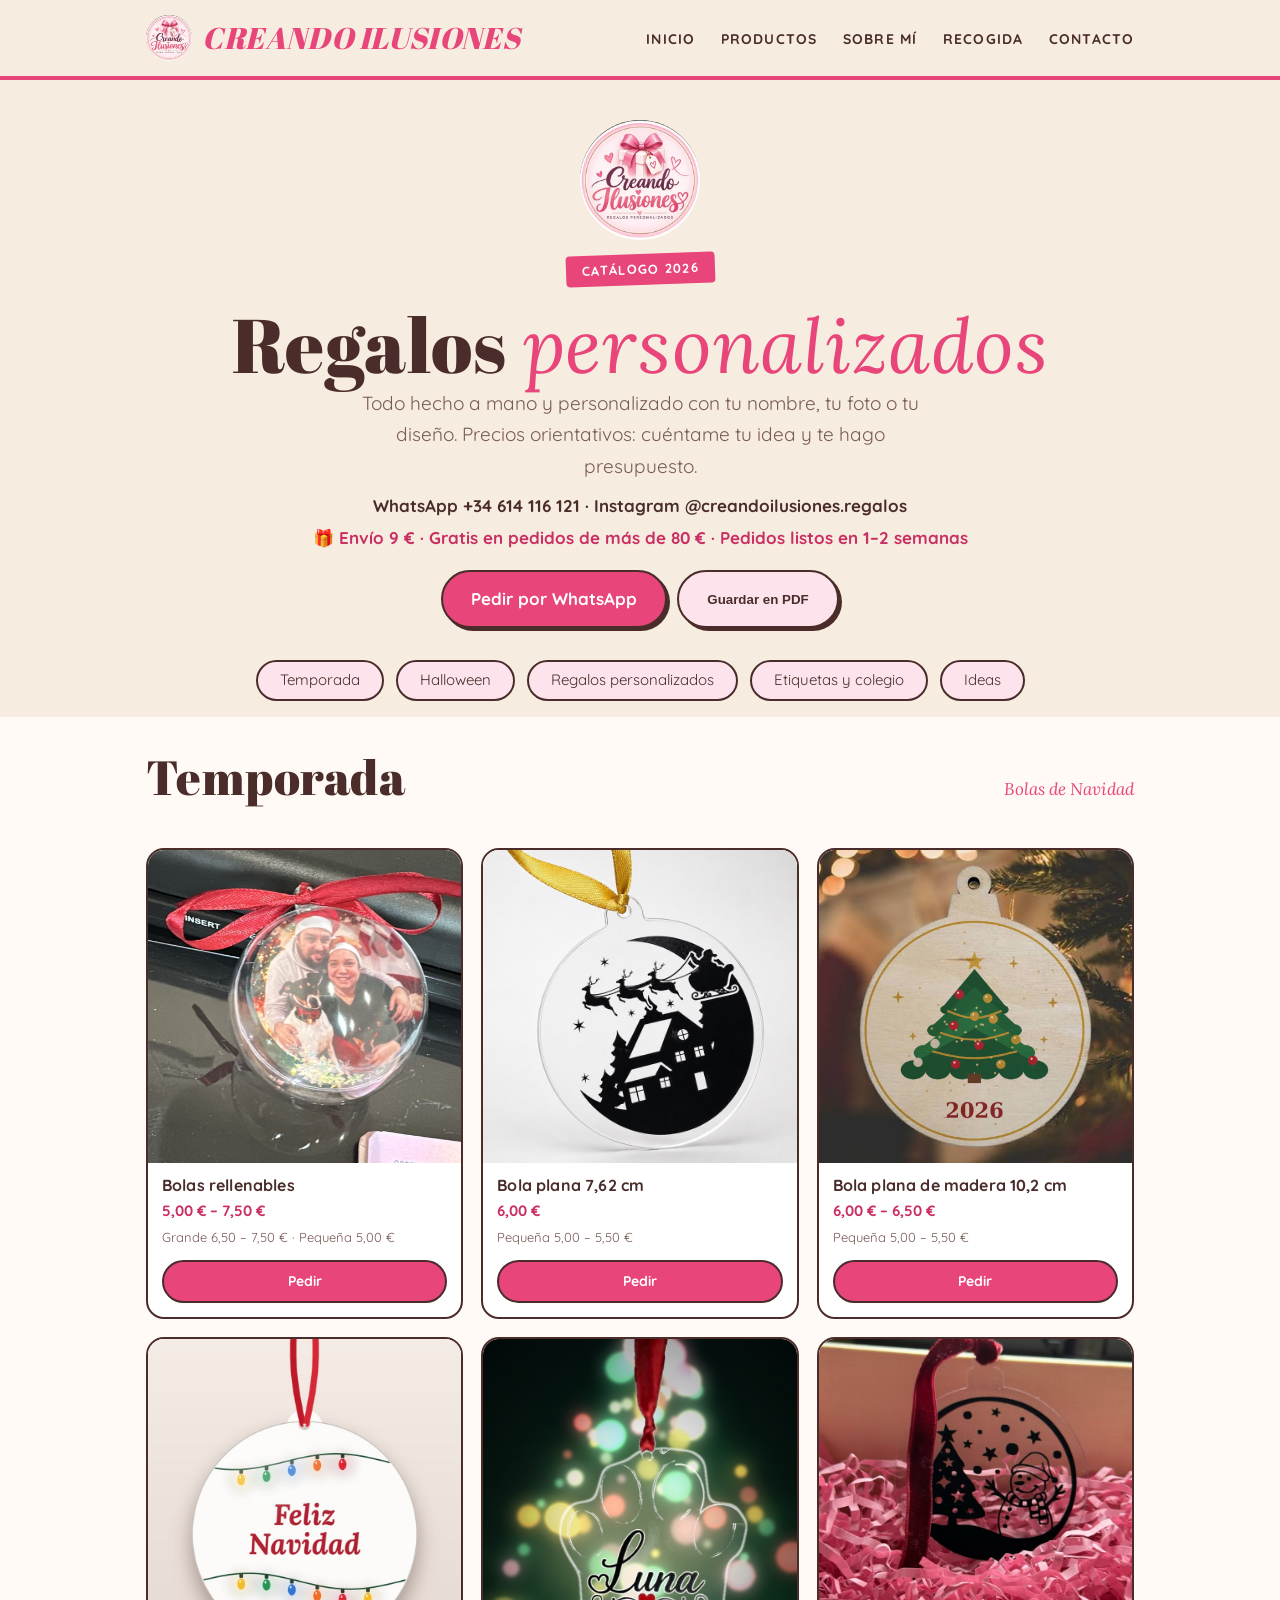
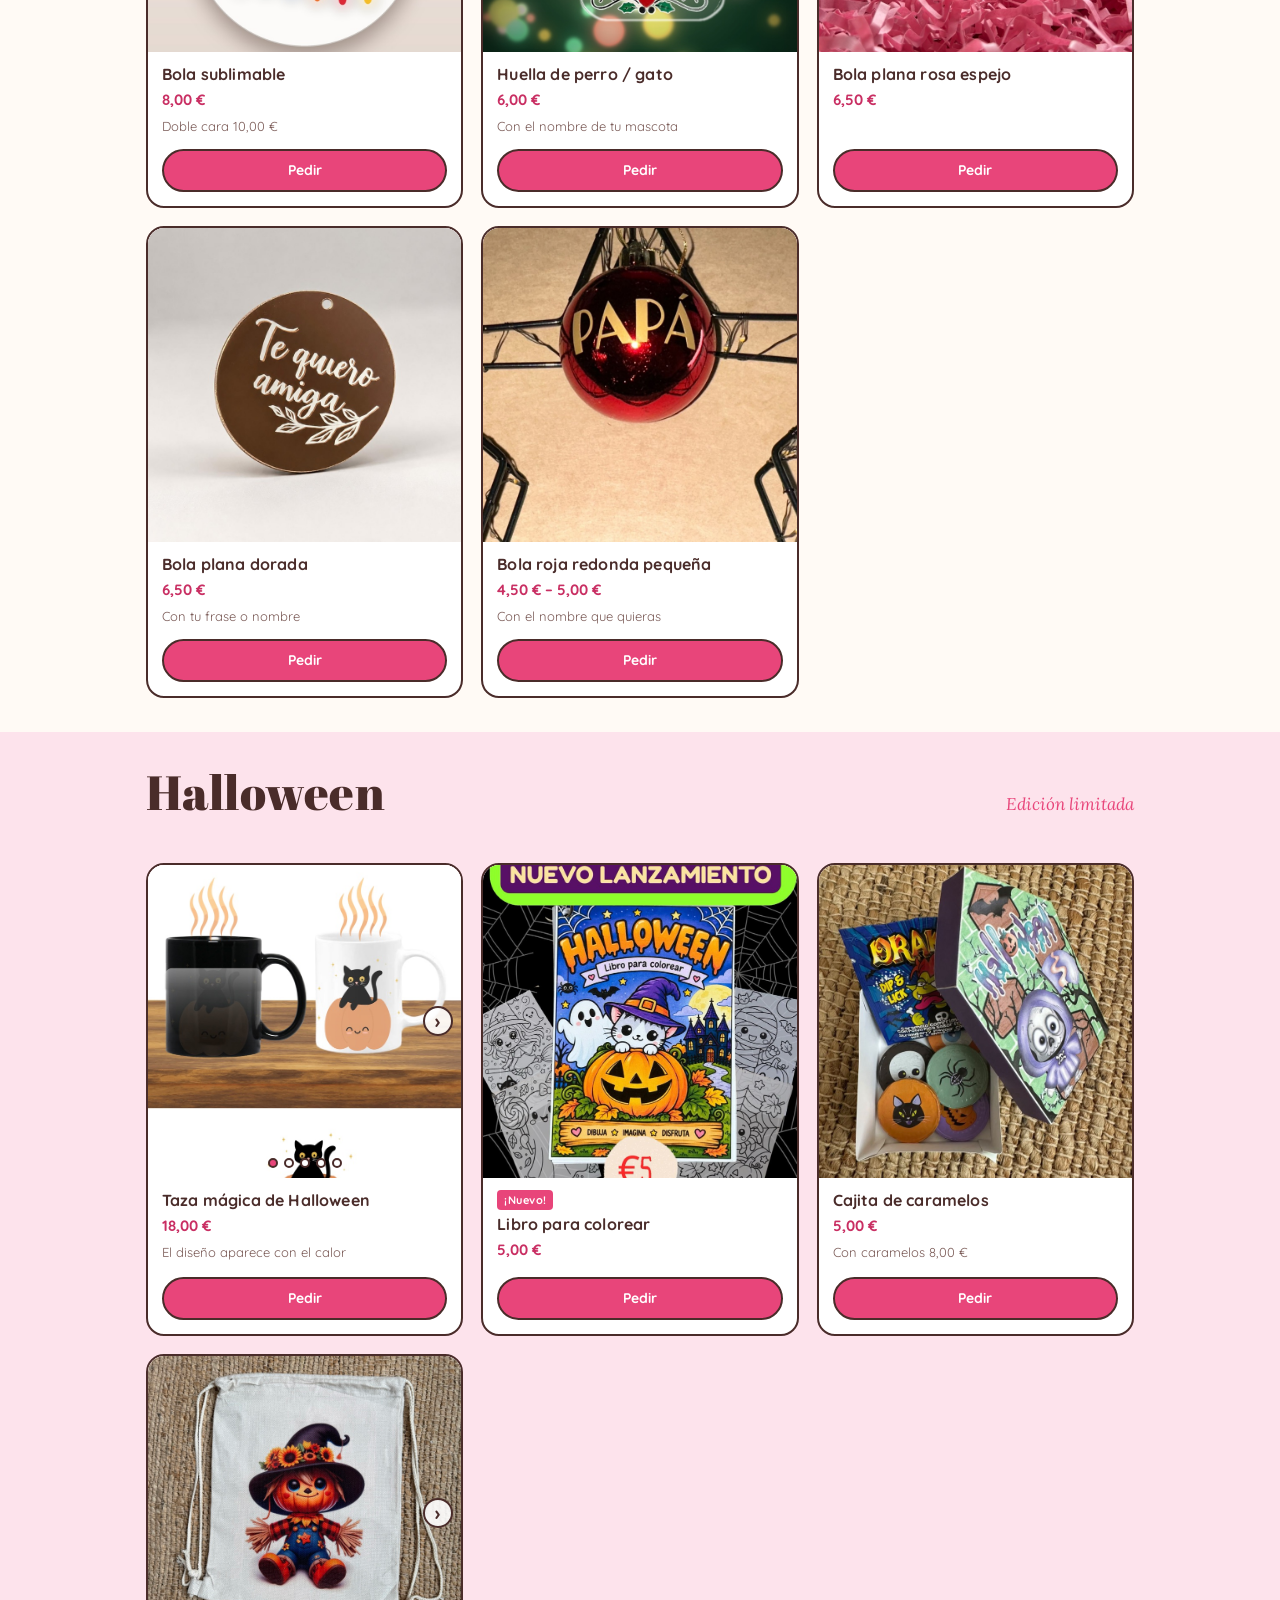
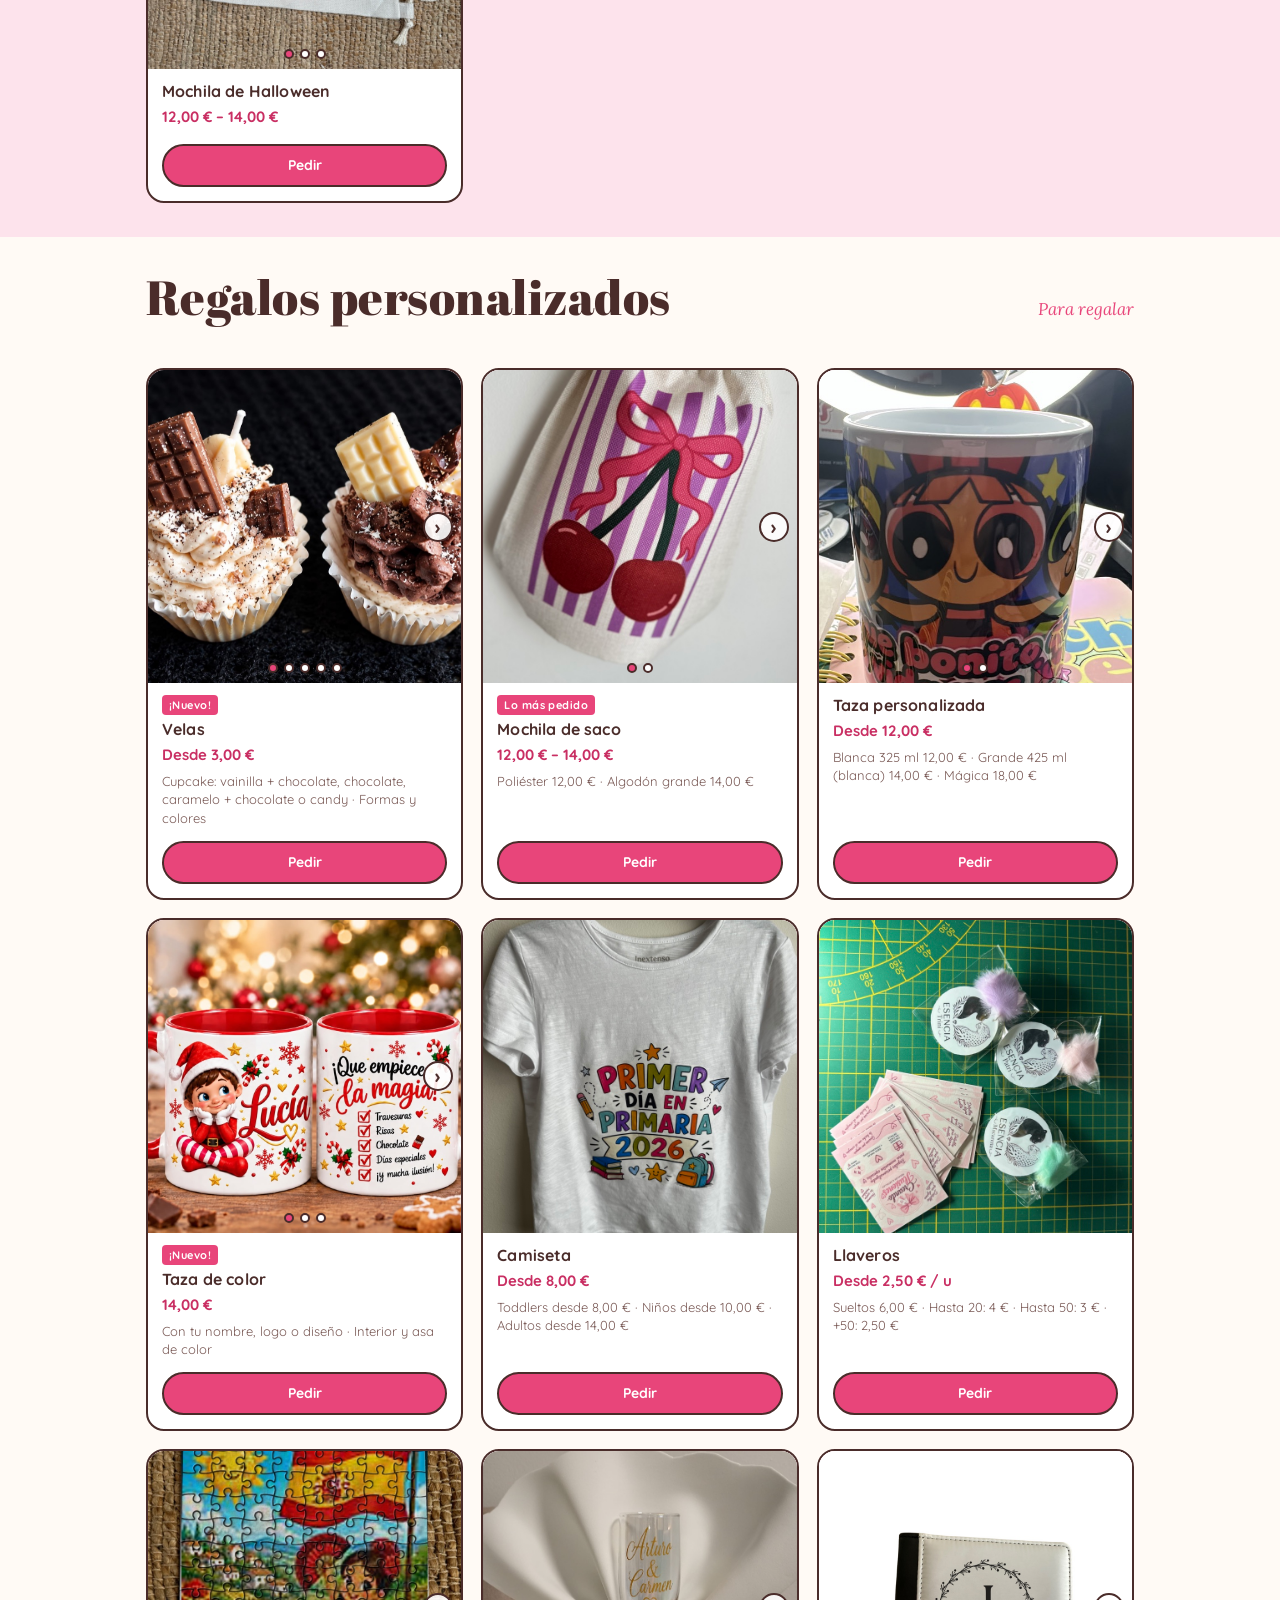
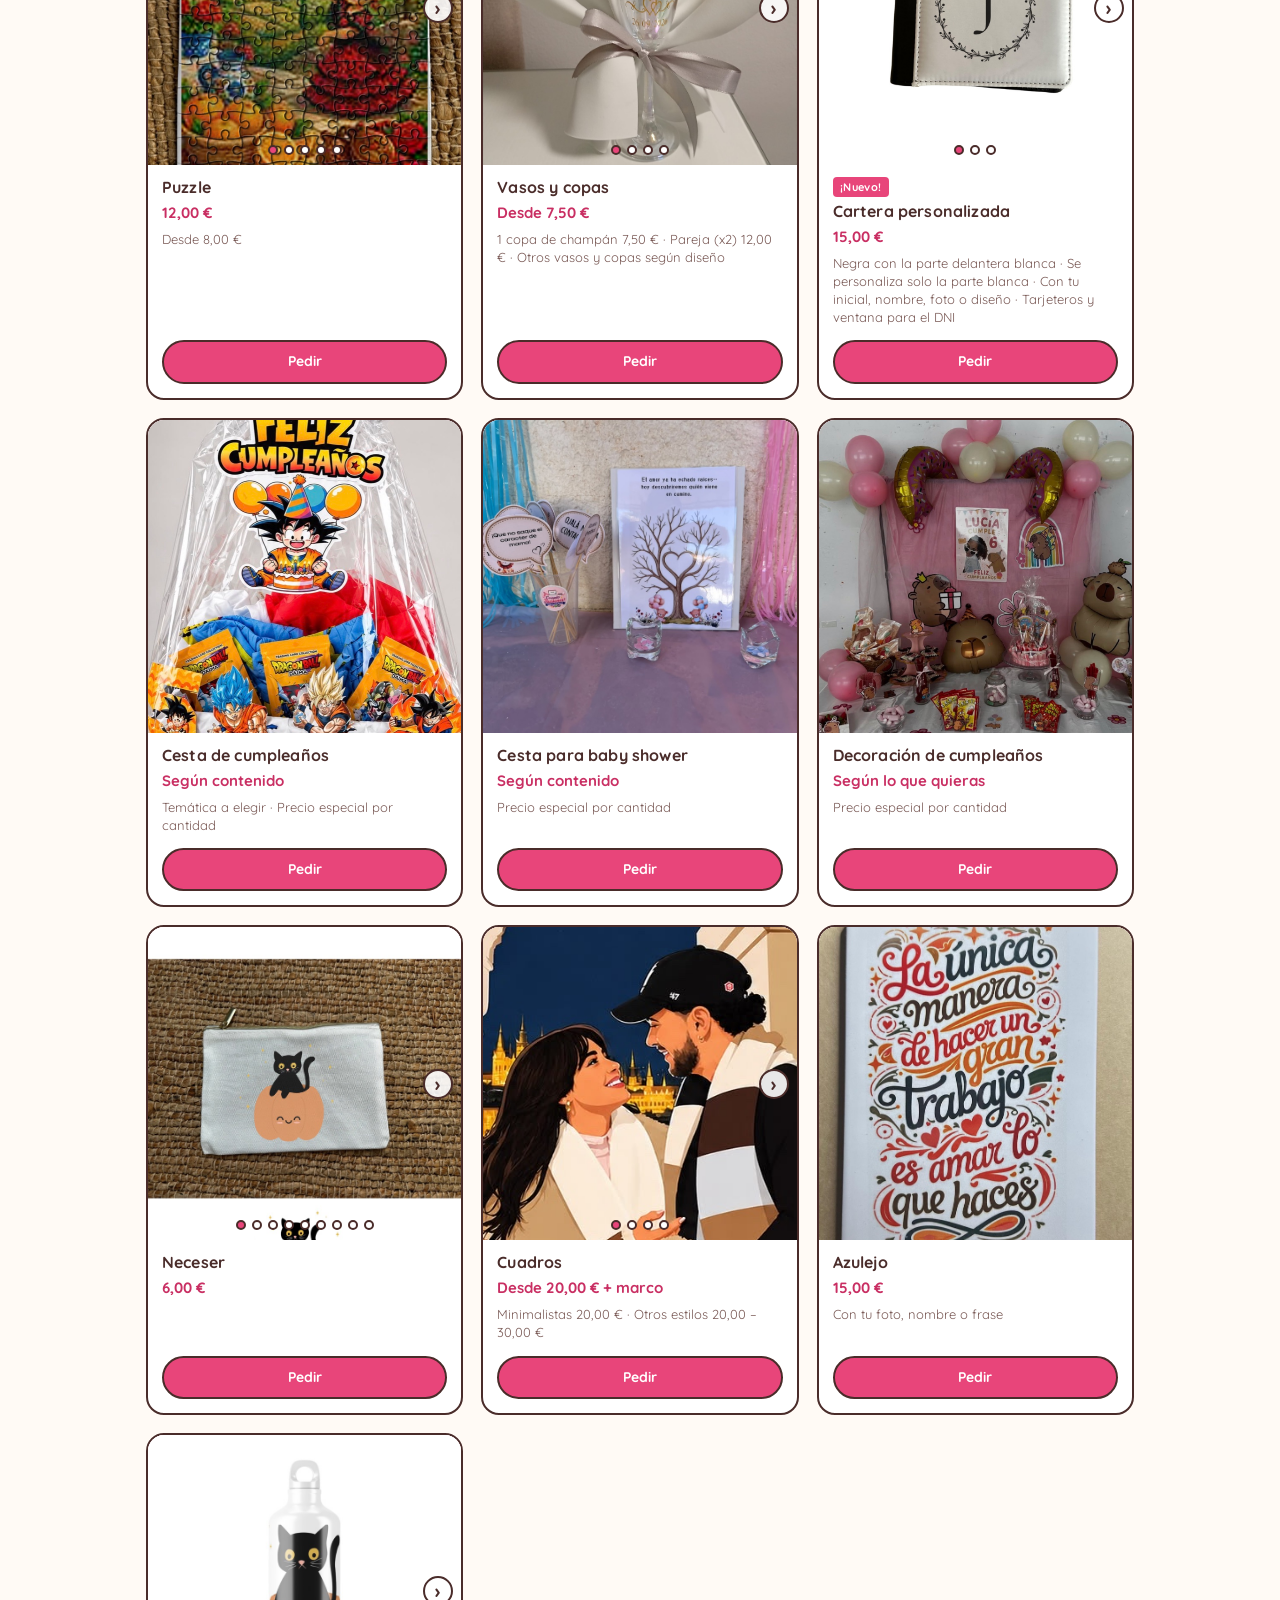
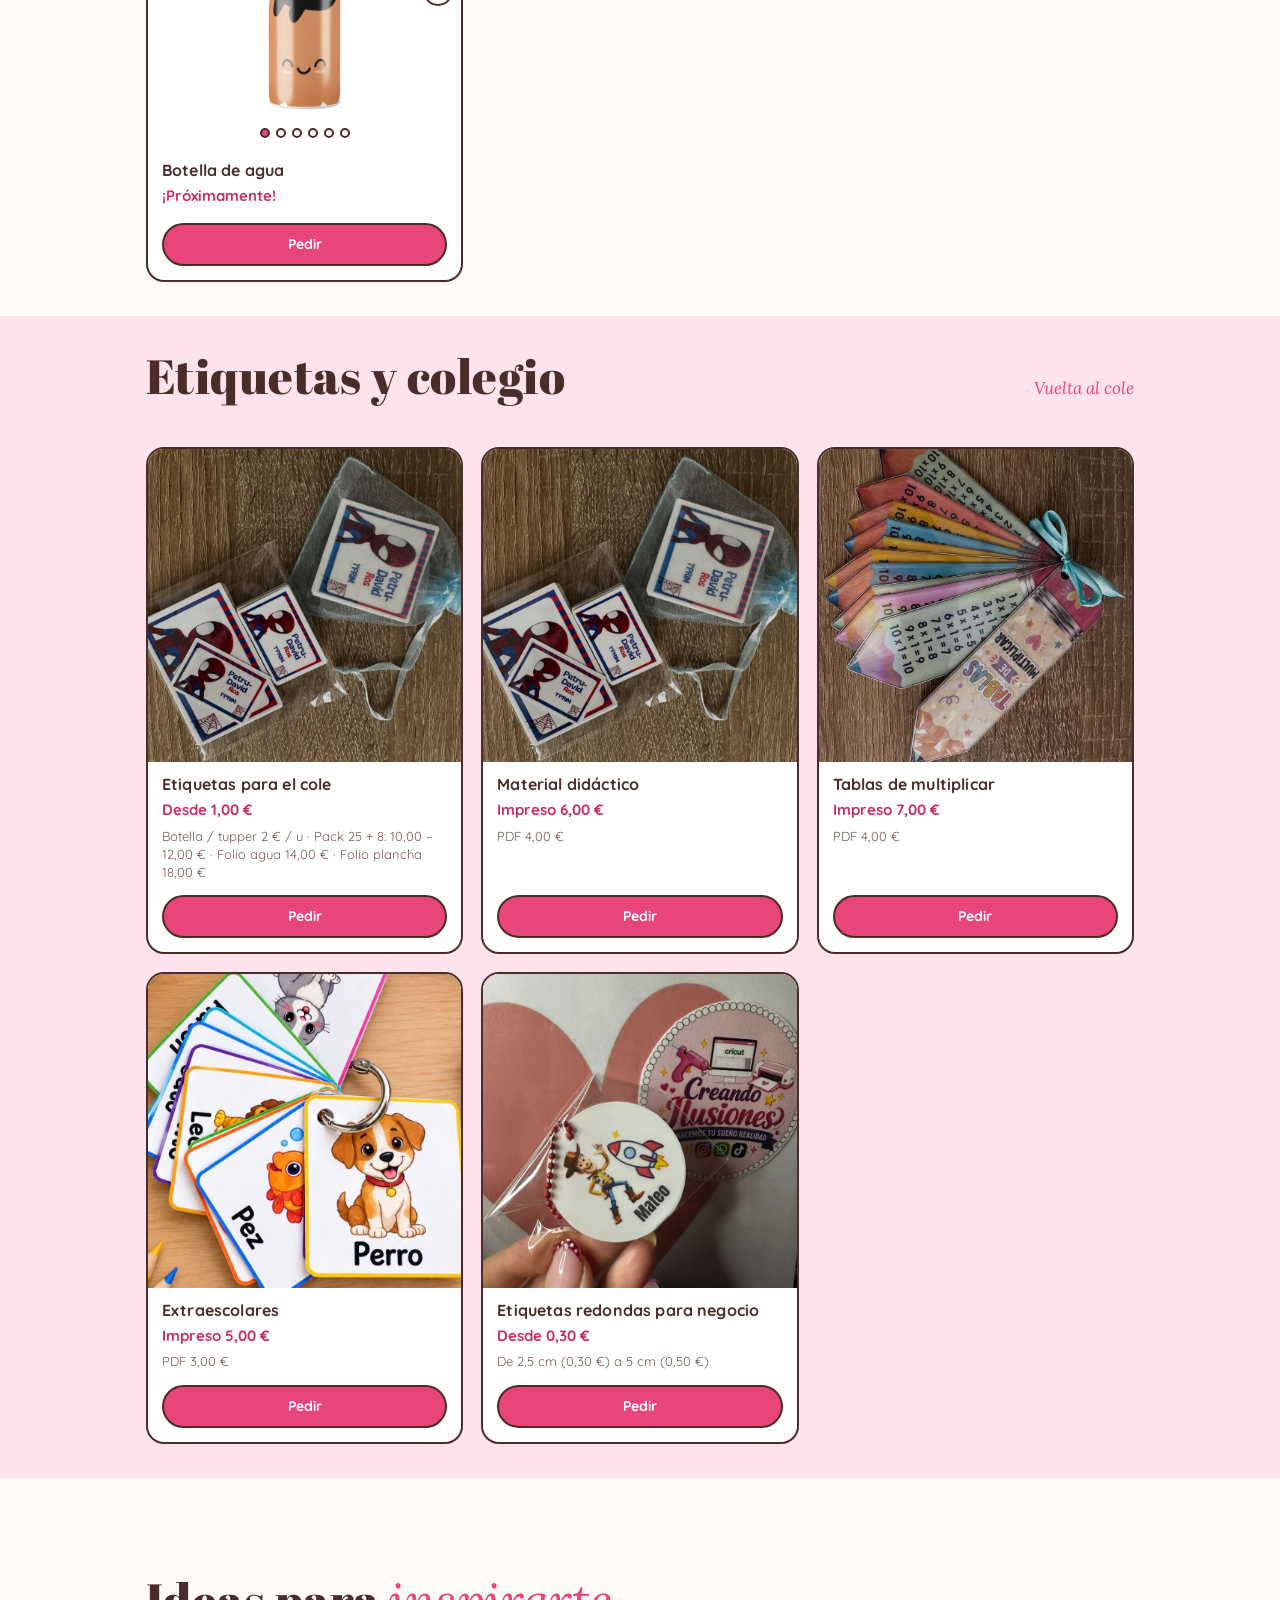
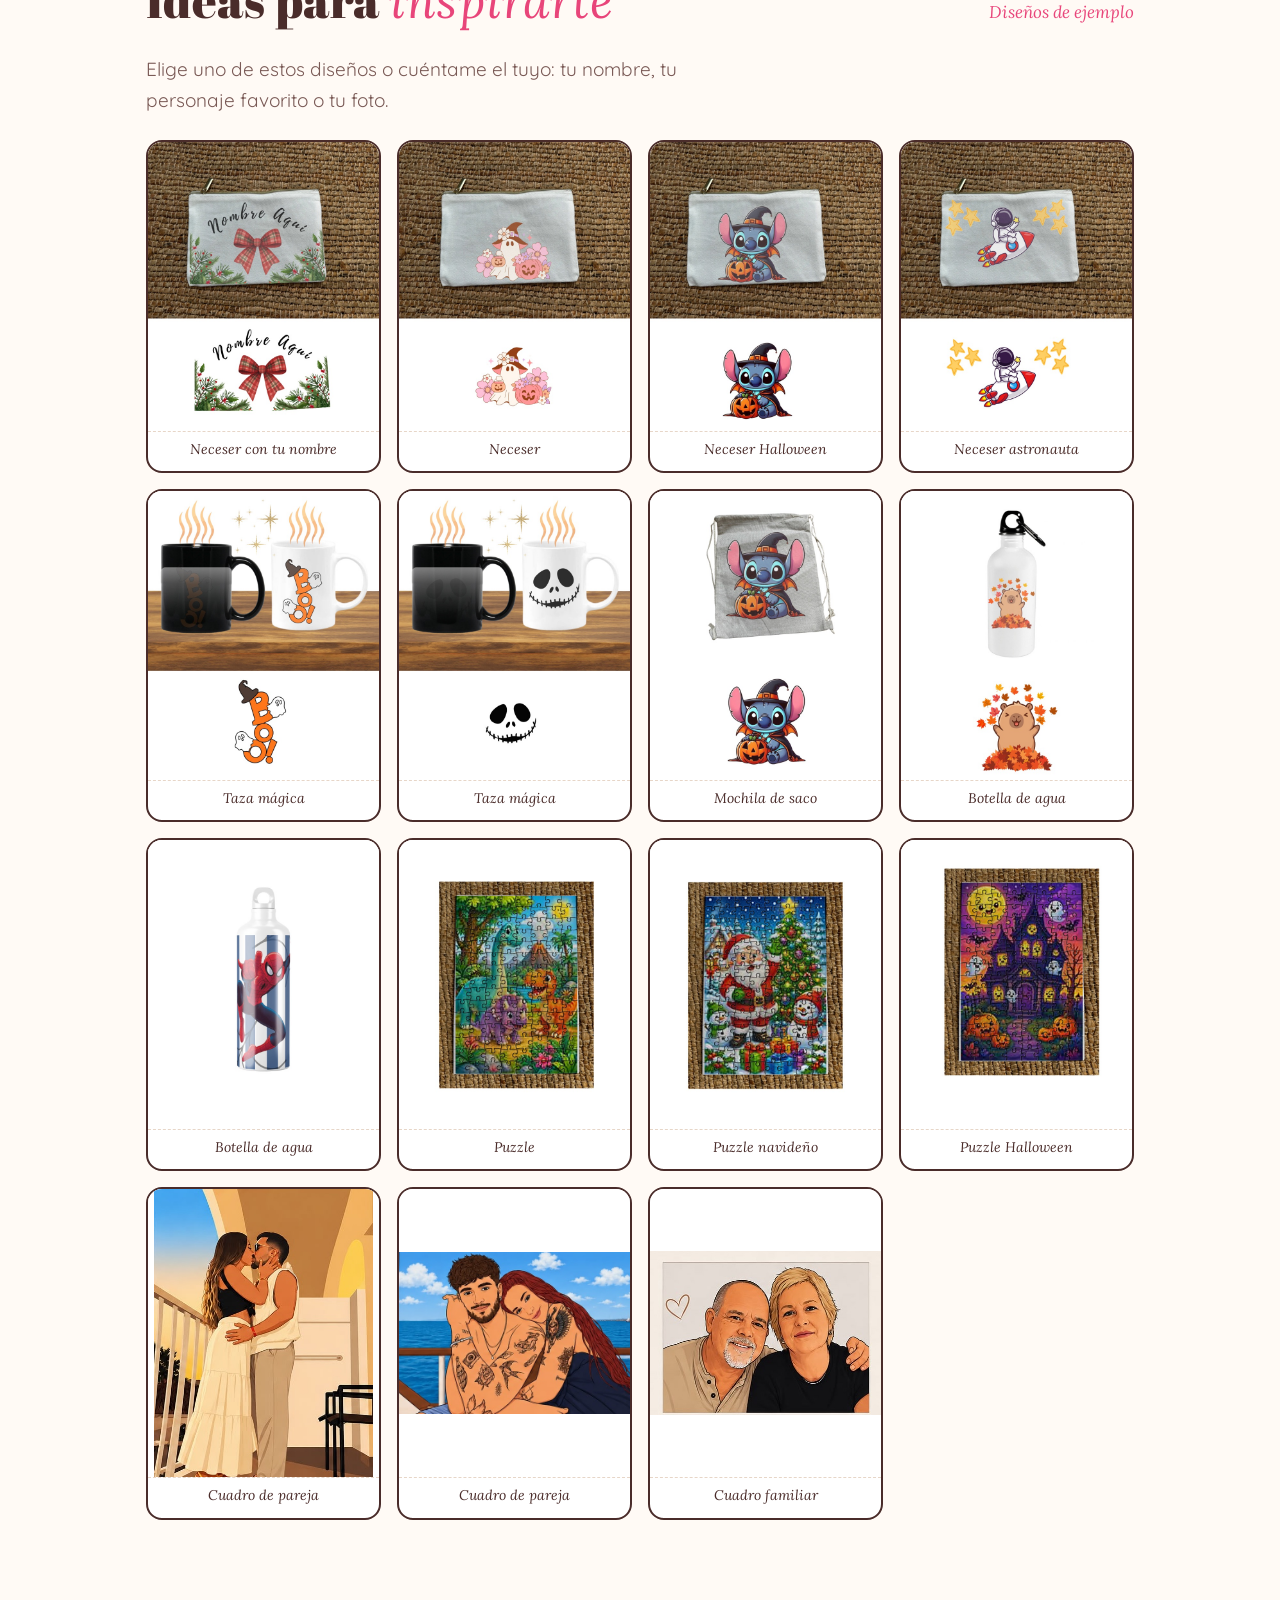
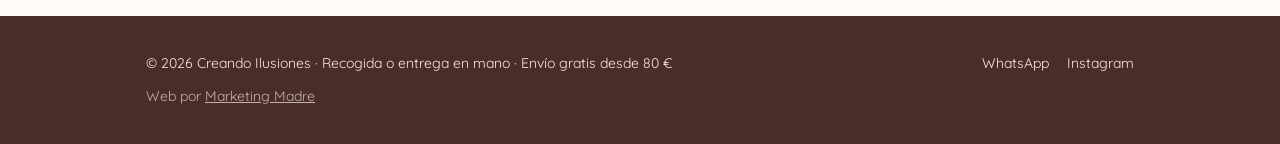
==== catalogo.html @ b4775034 "Taza de color: nuevo texto y quitar la línea duplicada de la tarjeta Tazas Co-Authored-By: Claude Op" ====
<!doctype html>
<html lang="es">
<head>
  <meta charset="utf-8">
  <meta name="viewport" content="width=device-width, initial-scale=1">
  <title>Catálogo · Creando Ilusiones</title>
  <meta name="description" content="Catálogo de regalos y detalles personalizados hechos a mano, con precios. Pide el tuyo por WhatsApp.">
  <meta property="og:title" content="Catálogo · Creando Ilusiones">
  <meta property="og:description" content="Regalos y detalles personalizados, hechos a mano. Mira precios y pide por WhatsApp.">
  <meta property="og:image" content="https://creandoilusiones.github.io/fotos/mochila-cerezas.jpg">
  <link rel="preconnect" href="https://fonts.googleapis.com">
  <link rel="preconnect" href="https://fonts.gstatic.com" crossorigin>
  <link href="https://fonts.googleapis.com/css2?family=Abril+Fatface&family=Lora:ital@1&family=Quicksand:wght@500;700&display=swap" rel="stylesheet">
  <link rel="icon" href="fotos/logo.png">
  <link rel="stylesheet" href="styles.css?v=3">
  <style>
    .cat-hero { padding-block: 40px 16px; text-align: center; }
    .cat-hero img.big-logo { width: 120px; height: 120px; border-radius: 50%; margin: 0 auto 14px; object-fit: cover; }
    .cat-hero .contact-line { margin-top: 10px; font-weight: 700; }
    .cat-tools { display: flex; flex-wrap: wrap; gap: 10px; justify-content: center; margin-top: 18px; }
    .cat-section { padding-block: 34px; scroll-margin-top: 150px; }
    .cat-section h2 { margin-bottom: 18px; }
    .grid { display: grid; grid-template-columns: repeat(3, minmax(0, 1fr)); gap: 18px; }
    @media (max-width: 860px) { .grid { grid-template-columns: repeat(2, minmax(0, 1fr)); } }
    @media (max-width: 420px) { .grid { gap: 12px; } }
    .item { background: #fff; border: 2px solid var(--brown); border-radius: 18px; overflow: hidden; display: flex; flex-direction: column; }
    .item .pic { aspect-ratio: 1; background: var(--blush); position: relative; overflow: hidden; }
    .item .pic img { position: absolute; inset: 0; width: 100%; height: 100%; object-fit: cover; }
    .item .pic .slides { position: absolute; inset: 0; height: auto; }
    .item .pic .slide img { position: absolute; inset: 0; }
    .item .pic .slide-arrow { width: 30px; height: 30px; font-size: 20px; }
    .item .pic.none { display: grid; place-items: center; font-family: var(--display); color: var(--pink); font-size: clamp(18px, 3vw, 24px); text-align: center; padding: 12px; background: repeating-linear-gradient(45deg, var(--blush) 0 14px, #fff1f6 14px 28px); }
    .item .body { padding: 12px 14px 14px; display: flex; flex-direction: column; gap: 4px; flex: 1; }
    .item h3 { font-family: var(--sans); font-weight: 700; font-size: 16px; line-height: 1.25; }
    .item .price { color: var(--pink-dark); font-weight: 700; font-size: 15px; }
    .item .detail { color: var(--muted); font-size: 13px; line-height: 1.4; }
    .item .badge { align-self: flex-start; background: var(--pink); color: #fff; font-size: 11px; font-weight: 700; border-radius: 4px; padding: 1px 7px; letter-spacing: 0.04em; }
    .item .order { margin-top: auto; padding-top: 10px; }
    .item .order a { display: block; text-align: center; background: var(--pink); color: #fff; text-decoration: none; font-weight: 700; font-size: 14px; border-radius: 999px; padding: 8px 10px; border: 2px solid var(--brown); }
    .item .order a:hover { background: var(--pink-dark); }
    .jump { position: sticky; top: 80px; z-index: 5; background: var(--cream); justify-content: center; }
    .print-only { display: none; }

    @media print {
      @page { size: A4; margin: 12mm; }
      body { background: #fff; font-size: 11pt; }
      .site-header, .site-footer, .cat-tools, .jump, .order, .slide-arrow, .dots, .slide-label { display: none !important; }
      .print-only { display: block; }
      .cat-hero { padding-block: 0 8mm; }
      .cat-section { padding-block: 6mm; break-before: page; }
      .cat-section:first-of-type { break-before: auto; }
      .grid { grid-template-columns: repeat(3, 1fr); gap: 5mm; }
      .item { break-inside: avoid; border-width: 1.5px; }
      .item .pic { aspect-ratio: 4 / 3; }
      .bg-blush, .bg-white { background: #fff !important; }
      * { -webkit-print-color-adjust: exact; print-color-adjust: exact; }
    }
  </style>
</head>
<body>

<header class="site-header">
  <nav class="wrap nav" aria-label="Principal">
    <a class="logo" href="index.html"><img src="fotos/logo.png" alt="">CREANDO ILUSIONES</a>
    <ul class="nav-links">
      <li><a href="index.html">Inicio</a></li>
      <li><a href="productos.html">Productos</a></li>
      <li><a href="sobre-mi.html">Sobre mí</a></li>
      <li><a href="recogida.html">Recogida</a></li>
      <li><a href="contacto.html">Contacto</a></li>
    </ul>
    <button class="menu-btn" type="button" aria-expanded="false">Menú</button>
  </nav>
</header>

<main>
  <section class="cat-hero">
    <div class="wrap">
      <img class="big-logo" src="fotos/logo.png" alt="Creando Ilusiones">
      <span class="tag">Catálogo <span data-year></span></span>
      <h1>Regalos <span class="script pink">personalizados</span></h1>
      <p class="lead" style="margin:0 auto">Todo hecho a mano y personalizado con tu nombre, tu foto o tu diseño. Precios orientativos: cuéntame tu idea y te hago presupuesto.</p>
      <p class="contact-line">WhatsApp <span data-wa-number></span> · Instagram @<span data-ig></span></p>
      <p class="contact-line" style="margin-top:4px;color:var(--pink-dark)">🎁 Envío 9 € · Gratis en pedidos de más de 80 € · Pedidos listos en 1–2 semanas</p>
      <div class="cat-tools">
        <a class="btn" data-whatsapp href="#">Pedir por WhatsApp</a>
        <button class="btn alt" type="button" id="print">Guardar en PDF</button>
      </div>
    </div>
  </section>

  <nav class="pills jump wrap" aria-label="Categorías" id="jump"></nav>
  <div id="catalogo"></div>

  <section id="ideas" class="bg-white">
    <div class="wrap">
      <div class="cat-head"><h2>Ideas para <span class="script pink">inspirarte</span></h2><span class="script pink">Diseños de ejemplo</span></div>
      <p class="lead" style="margin-bottom:24px">Elige uno de estos diseños o cuéntame el tuyo: tu nombre, tu personaje favorito o tu foto.</p>
      <div class="ideas">
        <figure><img src="fotos/ideas/idea-9.jpg" alt="Neceser con nombre y lazo" loading="lazy"><figcaption>Neceser con tu nombre</figcaption></figure>
        <figure><img src="fotos/ideas/idea-1.jpg" alt="Neceser con fantasma y flores" loading="lazy"><figcaption>Neceser</figcaption></figure>
        <figure><img src="fotos/ideas/idea-6.jpg" alt="Neceser con Stitch de Halloween" loading="lazy"><figcaption>Neceser Halloween</figcaption></figure>
        <figure><img src="fotos/ideas/idea-8.jpg" alt="Neceser de astronauta" loading="lazy"><figcaption>Neceser astronauta</figcaption></figure>
        <figure><img src="fotos/ideas/idea-15.jpg" alt="Taza mágica Boo" loading="lazy"><figcaption>Taza mágica</figcaption></figure>
        <figure><img src="fotos/ideas/idea-16.jpg" alt="Taza mágica Jack" loading="lazy"><figcaption>Taza mágica</figcaption></figure>
        <figure><img src="fotos/ideas/idea-21.jpg" alt="Mochila de saco con Stitch" loading="lazy"><figcaption>Mochila de saco</figcaption></figure>
        <figure><img src="fotos/ideas/idea-19.jpg" alt="Botella con diseño otoñal" loading="lazy"><figcaption>Botella de agua</figcaption></figure>
        <figure><img src="fotos/ideas/idea-29.jpg" alt="Botella de Spider-Man" loading="lazy"><figcaption>Botella de agua</figcaption></figure>
        <figure><img src="fotos/ideas/idea-22.jpg" alt="Puzzle de dinosaurios" loading="lazy"><figcaption>Puzzle</figcaption></figure>
        <figure><img src="fotos/ideas/idea-23.jpg" alt="Puzzle de Navidad" loading="lazy"><figcaption>Puzzle navideño</figcaption></figure>
        <figure><img src="fotos/ideas/idea-24.jpg" alt="Puzzle de Halloween" loading="lazy"><figcaption>Puzzle Halloween</figcaption></figure>
        <figure><img src="fotos/cuadro-2.jpg" alt="Cuadro ilustrado de una pareja besándose en un balcón al atardecer" loading="lazy"><figcaption>Cuadro de pareja</figcaption></figure>
        <figure><img src="fotos/cuadro-3.jpg" alt="Cuadro ilustrado de una pareja en un barco frente al mar" loading="lazy"><figcaption>Cuadro de pareja</figcaption></figure>
        <figure><img src="fotos/cuadro-4.jpg" alt="Cuadro ilustrado de un matrimonio con un corazón dibujado" loading="lazy"><figcaption>Cuadro familiar</figcaption></figure>
      </div>
    </div>
  </section>

  <section class="print-only center" style="padding-top:6mm">
    <p><strong>Pedidos:</strong> WhatsApp <span data-wa-number></span> · Instagram @<span data-ig></span> · creandoilusiones.github.io</p>
  </section>
</main>

<footer class="site-footer">
  <div class="wrap footer-grid">
    <span>© <span data-year></span> Creando Ilusiones · <span data-zona></span></span>
    <span><a data-whatsapp href="#">WhatsApp</a><a data-instagram href="#">Instagram</a><a data-email href="#">Email</a></span>
  </div>
  <div class="wrap credit" style="margin-top:10px">Web por <a href="https://marketingmadre.github.io" style="margin:0">Marketing Madre</a></div>
</footer>

<script src="main.js?v=3"></script>
<script>
// Catálogo: para añadir o cambiar un producto, edita esta lista.
// foto: nombre del archivo en /fotos (o "" si aún no hay foto)
// fotos: (opcional) más fotos que se ven deslizando, después de la principal
const CATALOGO = [
  { id: "temporada", titulo: "Temporada", sub: "Bolas de Navidad", fondo: "bg-white", productos: [
    { nombre: "Bolas rellenables", foto: "bola-rellenable-foto.jpg", precio: "5,00 € – 7,50 €", detalle: "Grande 6,50 – 7,50 € · Pequeña 5,00 €" },
    { nombre: "Bola plana 7,62 cm", foto: "bola-plana.jpg", precio: "6,00 €", detalle: "Pequeña 5,00 – 5,50 €" },
    { nombre: "Bola plana de madera 10,2 cm", foto: "bola-madera.jpg", precio: "6,00 € – 6,50 €", detalle: "Pequeña 5,00 – 5,50 €" },
    { nombre: "Bola sublimable", foto: "bola-sublimable.jpg", precio: "8,00 €", detalle: "Doble cara 10,00 €" },
    { nombre: "Huella de perro / gato", foto: "bola-luna.jpg", precio: "6,00 €", detalle: "Con el nombre de tu mascota" },
    { nombre: "Bola plana rosa espejo", foto: "bola-rosa-espejo.jpg", precio: "6,50 €" },
    { nombre: "Bola plana dorada", foto: "bola-dorada.jpg", precio: "6,50 €", detalle: "Con tu frase o nombre" },
    { nombre: "Bola roja redonda pequeña", foto: "bola-roja-papa.jpg", precio: "4,50 € – 5,00 €", detalle: "Con el nombre que quieras" },
  ]},
  { id: "halloween", titulo: "Halloween", sub: "Edición limitada", fondo: "bg-blush", productos: [
    { nombre: "Taza mágica de Halloween", foto: "ideas/idea-13.jpg", pos: "top", precio: "18,00 €", detalle: "El diseño aparece con el calor",
      fotos: [
        { src: "mockups/m-11.jpg", alt: "Taza mágica gato y luna", pos: "top", label: "Idea de diseño" },
        { src: "mockups/m-12.jpg", alt: "Taza mágica calavera mexicana", pos: "top", label: "Idea de diseño" },
        { src: "mockups/m-15.jpg", alt: "Taza mágica Boo", pos: "top", label: "Idea de diseño" },
        { src: "mockups/m-16.jpg", alt: "Taza mágica Jack", pos: "top", label: "Idea de diseño" },
      ] },
    { nombre: "Libro para colorear", foto: "libro-colorear-halloween.jpg", precio: "5,00 €", badge: "¡Nuevo!" },
    { nombre: "Cajita de caramelos", foto: "cajita-caramelos-halloween.jpg", precio: "5,00 €", detalle: "Con caramelos 8,00 €" },
    { nombre: "Mochila de Halloween", foto: "mochila-halloween.jpg", precio: "12,00 € – 14,00 €",
      fotos: [
        { src: "mockups/m-20.jpg", alt: "Mochila de saco Scream", pos: "top", label: "Idea de diseño" },
        { src: "mockups/m-21.jpg", alt: "Mochila de saco Stitch de Halloween", pos: "top", label: "Idea de diseño" },
      ] },
  ]},
  { id: "regalos", titulo: "Regalos personalizados", sub: "Para regalar", fondo: "bg-white", productos: [
    { nombre: "Velas", foto: "velas-cupcake.jpg", precio: "Desde 3,00 €", detalle: "Cupcake: vainilla + chocolate, chocolate, caramelo + chocolate o candy · Formas y colores", badge: "¡Nuevo!",
      fotos: [
        { src: "velas-cupcake-3.jpg", alt: "Tres velas cupcake de chocolate y chocolate blanco" },
        { src: "velas-sabores.jpg", alt: "Velas cupcake de vainilla y chocolate, chocolate, caramelo y chocolate, y candy", label: "Sabores" },
        { src: "velas-formas.jpg", alt: "Velas con forma de pluma, geométrica y flor" },
        { src: "vela-lila.jpg", alt: "Vela lila en espiral en la mano" },
      ] },
    { nombre: "Mochila de saco", foto: "mochila-cerezas.jpg", precio: "12,00 € – 14,00 €", detalle: "Poliéster 12,00 € · Algodón grande 14,00 €", badge: "Lo más pedido",
      fotos: [
        { src: "mockups/m-18.jpg", alt: "Mochila de saco Iron Man", pos: "top", label: "Idea de diseño" },
      ] },
    { nombre: "Taza personalizada", foto: "taza.jpg", precio: "Desde 12,00 €", detalle: "Blanca 325 ml 12,00 € · Grande 425 ml (blanca) 14,00 € · Mágica 18,00 €",
      fotos: [
        { src: "taza-grande-comparacion.jpg", alt: "Taza grande de 425 ml al lado de una taza normal de 325 ml", label: "Grande 425 ml vs. normal 325 ml" },
      ] },
    { nombre: "Taza de color", foto: "taza-color-navidad.jpg", precio: "14,00 €", detalle: "Con tu nombre, logo o diseño · Interior y asa de color", badge: "¡Nuevo!",
      fotos: [
        { src: "taza-negocio.jpg", alt: "Taza blanca con interior y asa azul con el logo de un negocio", contain: true },
        { src: "taza-negocio-real.jpg", alt: "Taza de negocio con interior azul, foto real", pos: "center 65%", label: "Foto real" },
      ] },
    { nombre: "Camiseta", foto: "camiseta.jpg", precio: "Desde 8,00 €", detalle: "Toddlers desde 8,00 € · Niños desde 10,00 € · Adultos desde 14,00 €" },
    { nombre: "Llaveros", foto: "llavero.jpg", precio: "Desde 2,50 € / u", detalle: "Sueltos 6,00 € · Hasta 20: 4 € · Hasta 50: 3 € · +50: 2,50 €" },
    { nombre: "Puzzle", foto: "puzzle.jpg", precio: "12,00 €", detalle: "Desde 8,00 €",
      fotos: [
        { src: "mockups/m-22.jpg", alt: "Puzzle de dinosaurios", contain: true, label: "Idea de diseño" },
        { src: "mockups/m-23.jpg", alt: "Puzzle de Navidad", contain: true, label: "Idea de diseño" },
        { src: "mockups/m-24.jpg", alt: "Puzzle de Halloween", contain: true, label: "Idea de diseño" },
        { src: "mockups/m-25.jpg", alt: "Puzzle de flamenca y España", contain: true, label: "Idea de diseño" },
      ] },
    { nombre: "Vasos y copas", foto: "vasos.jpg", precio: "Desde 7,50 €", detalle: "1 copa de champán 7,50 € · Pareja (x2) 12,00 € · Otros vasos y copas según diseño",
      fotos: [
        { src: "copas-boda.jpg", alt: "Copas de champán Por todo lo que somos y todo lo que nos queda por brindar, entre rosas blancas", pos: "center 30%" },
        { src: "copas-blanco.jpg", alt: "Copas de champán cruzadas con frase y anillos dorados", contain: true },
        { src: "copas-mano.jpg", alt: "Copas de champán personalizadas sujetas en la mano", pos: "center 40%", label: "Foto real" },
      ] },
    { nombre: "Cartera personalizada", foto: "cartera-blanca.jpg", precio: "15,00 €", detalle: "Negra con la parte delantera blanca · Se personaliza solo la parte blanca · Con tu inicial, nombre, foto o diseño · Tarjeteros y ventana para el DNI", badge: "¡Nuevo!",
      fotos: [
        { src: "cartera-sin-diseno.jpg", alt: "Cartera negra sin personalizar, con la parte delantera blanca", label: "Sin personalizar" },
        { src: "cartera-interior.jpg", alt: "Interior de la cartera con tarjeteros y ventana para el DNI", label: "Por dentro" },
      ] },
    { nombre: "Cesta de cumpleaños", foto: "cesta-dragon-ball.jpg", precio: "Según contenido", detalle: "Temática a elegir · Precio especial por cantidad" },
    { nombre: "Cesta para baby shower", foto: "baby-shower.jpg", precio: "Según contenido", detalle: "Precio especial por cantidad" },
    { nombre: "Decoración de cumpleaños", foto: "decoracion-cumple.jpg", precio: "Según lo que quieras", detalle: "Precio especial por cantidad" },
    { nombre: "Neceser", foto: "ideas/idea-2.jpg", pos: "top", precio: "6,00 €",
      fotos: [
        { src: "mockups/m-1.jpg", alt: "Neceser fantasma con flores", pos: "top", label: "Idea de diseño" },
        { src: "mockups/m-3.jpg", alt: "Neceser de piruletas", pos: "top", label: "Idea de diseño" },
        { src: "mockups/m-4.jpg", alt: "Neceser otoñal", pos: "top", label: "Idea de diseño" },
        { src: "mockups/m-5.jpg", alt: "Neceser gato Catrina", pos: "top", label: "Idea de diseño" },
        { src: "mockups/m-6.jpg", alt: "Neceser Stitch de Halloween", pos: "top", label: "Idea de diseño" },
        { src: "mockups/m-8.jpg", alt: "Neceser de astronauta", pos: "top", label: "Idea de diseño" },
        { src: "mockups/m-9.jpg", alt: "Neceser navideño con nombre", pos: "top", label: "Idea de diseño" },
        { src: "mockups/m-10.jpg", alt: "Neceser Jack y Sally", pos: "top", label: "Idea de diseño" },
      ] },
    { nombre: "Cuadros", foto: "cuadro-1.jpg", pos: "center 30%",precio: "Desde 20,00 € + marco", detalle: "Minimalistas 20,00 € · Otros estilos 20,00 – 30,00 €",
      fotos: [
        { src: "cuadro-2.jpg", alt: "Cuadro ilustrado de una pareja besándose en un balcón al atardecer", pos: "top" },
        { src: "cuadro-3.jpg", alt: "Cuadro ilustrado de una pareja en un barco frente al mar" },
        { src: "cuadro-4.jpg", alt: "Cuadro ilustrado de un matrimonio con un corazón dibujado" },
      ] },
    { nombre: "Azulejo", foto: "azulejo.jpg", precio: "15,00 €", detalle: "Con tu foto, nombre o frase" },
    { nombre: "Botella de agua", foto: "ideas/idea-28.jpg", precio: "¡Próximamente!",
      fotos: [
        { src: "mockups/m-19.jpg", alt: "Botella otoñal", pos: "top", label: "Idea de diseño" },
        { src: "mockups/m-26.jpg", alt: "Botella Boo", contain: true, label: "Idea de diseño" },
        { src: "mockups/m-27.jpg", alt: "Botella Jack y Sally", contain: true, label: "Idea de diseño" },
        { src: "mockups/m-29.jpg", alt: "Botella de Spider-Man", contain: true, label: "Idea de diseño" },
        { src: "mockups/m-31.jpg", alt: "Botella con nombre y mariposas", contain: true, label: "Idea de diseño" },
      ] },
  ]},
  { id: "colegio", titulo: "Etiquetas y colegio", sub: "Vuelta al cole", fondo: "bg-blush", productos: [
    { nombre: "Etiquetas para el cole", foto: "etiquetas.jpg", precio: "Desde 1,00 €", detalle: "Botella / tupper 2 € / u · Pack 25 + 8: 10,00 – 12,00 € · Folio agua 14,00 € · Folio plancha 18,00 €" },
    { nombre: "Material didáctico", foto: "material-didactico-nombres.jpg", precio: "Impreso 6,00 €", detalle: "PDF 4,00 €" },
    { nombre: "Tablas de multiplicar", foto: "tablas-multiplicar.jpg", precio: "Impreso 7,00 €", detalle: "PDF 4,00 €" },
    { nombre: "Extraescolares", foto: "material-didactico.jpg", precio: "Impreso 5,00 €", detalle: "PDF 3,00 €" },
    { nombre: "Etiquetas redondas para negocio", foto: "etiquetas-negocio.jpg", precio: "Desde 0,30 €", detalle: "De 2,5 cm (0,30 €) a 5 cm (0,50 €)" },
  ]},
];

(function () {
  const esc = (s) => String(s).replace(/[&<>"]/g, (c) => ({ "&": "&amp;", "<": "&lt;", ">": "&gt;", '"': "&quot;" }[c]));
  const wa = (nombre) => "https://wa.me/" + SITE.whatsapp + "?text=" + encodeURIComponent("¡Hola Maria! Me interesa: " + nombre + ". ¿Me das más información?");
  const slide = (f) =>
    '<figure class="slide' + (f.contain ? " contain" : "") + '"><img src="fotos/' + esc(f.src) + '" alt="' + esc(f.alt) + '" loading="lazy"' +
    (f.pos ? ' style="object-position:' + esc(f.pos) + '"' : "") + ">" +
    (f.label ? '<figcaption class="slide-label">' + esc(f.label) + "</figcaption>" : "") + "</figure>";
  const cont = document.getElementById("catalogo");
  const jump = document.getElementById("jump");

  CATALOGO.forEach((cat) => {
    jump.insertAdjacentHTML("beforeend", '<a class="pill" href="#' + cat.id + '">' + esc(cat.titulo) + "</a>");
    const items = cat.productos.map((p) => (
      '<article class="item">' +
        (p.foto && p.fotos
          ? '<div class="pic slider" data-slider><div class="slides">' +
              [{ src: p.foto, alt: p.nombre, pos: p.pos, contain: p.contain }].concat(p.fotos).map(slide).join("") +
            '</div><button class="slide-arrow prev" type="button" aria-label="Foto anterior">‹</button>' +
            '<button class="slide-arrow next" type="button" aria-label="Foto siguiente">›</button><div class="dots"></div></div>'
          : p.foto
          ? '<div class="pic"><img src="fotos/' + esc(p.foto) + '" alt="' + esc(p.nombre) + '" loading="lazy"' + (p.pos ? ' style="object-position:' + esc(p.pos) + '"' : "") + '></div>'
          : '<div class="pic none" aria-hidden="true">' + esc(p.nombre) + "</div>") +
        '<div class="body">' +
          (p.badge ? '<span class="badge">' + esc(p.badge) + "</span>" : "") +
          "<h3>" + esc(p.nombre) + "</h3>" +
          '<p class="price">' + esc(p.precio) + "</p>" +
          (p.detalle ? '<p class="detail">' + esc(p.detalle) + "</p>" : "") +
          '<div class="order"><a href="' + wa(p.nombre) + '" target="_blank" rel="noopener">Pedir</a></div>' +
        "</div>" +
      "</article>"
    )).join("");
    cont.insertAdjacentHTML("beforeend",
      '<section class="cat-section ' + cat.fondo + '" id="' + cat.id + '"><div class="wrap">' +
        '<div class="cat-head"><h2>' + esc(cat.titulo) + '</h2><span class="script pink">' + esc(cat.sub) + "</span></div>" +
        '<div class="grid">' + items + "</div>" +
      "</div></section>");
  });

  if (window.initSliders) window.initSliders(cont);
  jump.insertAdjacentHTML("beforeend", '<a class="pill" href="#ideas">Ideas</a>');
  if (location.hash) {
    const target = document.getElementById(location.hash.slice(1));
    if (target) { requestAnimationFrame(() => target.scrollIntoView()); window.addEventListener("load", () => target.scrollIntoView()); }
  }

  const num = "+" + SITE.whatsapp.replace(/^(\d{2})(\d{3})(\d{3})(\d{3})$/, "$1 $2 $3 $4");
  document.querySelectorAll("[data-wa-number]").forEach((el) => (el.textContent = num));
  document.querySelectorAll("[data-ig]").forEach((el) => (el.textContent = SITE.instagram));
  document.getElementById("print").addEventListener("click", () => window.print());
})();
</script>
</body>
</html>
---- styles.css ----
:root {
  --pink: #e8457a;
  --pink-dark: #c92f63;
  --blush: #fde3ec;
  --cream: #f6ecdf;
  --brown: #4a2c2a;
  --muted: #7a5a56;
  --sky: #cfe8f7;
  --display: "Abril Fatface", Georgia, serif;
  --serif: "Lora", Georgia, serif;
  --sans: "Quicksand", system-ui, sans-serif;
  --gutter: clamp(18px, 5vw, 56px);
}

* { box-sizing: border-box; margin: 0; padding: 0; }
html { scroll-behavior: smooth; }
body {
  background: var(--cream);
  color: var(--brown);
  font-family: var(--sans);
  font-size: 17px;
  line-height: 1.65;
}
a { color: inherit; }
img { max-width: 100%; display: block; }
.wrap { max-width: 1100px; margin: 0 auto; padding: 0 var(--gutter); }

h1, h2, h3 { font-family: var(--display); font-weight: 400; line-height: 1.1; letter-spacing: 0.01em; }
h1 { font-size: clamp(42px, 7vw, 76px); }
h2 { font-size: clamp(32px, 4.5vw, 48px); }
h3 { font-size: 22px; }
.script { font-family: var(--serif); font-style: italic; }
.pink { color: var(--pink); }
.lead { color: var(--muted); font-size: 19px; max-width: 54ch; }
.center { text-align: center; }
.center .lead { margin-left: auto; margin-right: auto; }

/* ---------- header ---------- */
.site-header { background: var(--cream); border-bottom: 4px solid var(--pink); position: sticky; top: 0; z-index: 20; }
.nav { display: flex; align-items: center; justify-content: space-between; height: 76px; gap: 16px; }
.logo { font-family: var(--display); font-size: clamp(22px, 3vw, 30px); color: var(--pink); text-decoration: none; font-style: italic; letter-spacing: 0.02em; white-space: nowrap; }
.nav-links { display: flex; gap: 26px; list-style: none; }
.nav-links a { text-decoration: none; font-weight: 700; font-size: 14px; letter-spacing: 0.08em; text-transform: uppercase; padding: 4px 0; border-bottom: 2px solid transparent; }
.nav-links a:hover, .nav-links a[aria-current="page"] { border-bottom-color: var(--pink); }
.menu-btn { display: none; background: var(--blush); border: 2px solid var(--brown); border-radius: 999px; padding: 6px 14px; font: 700 13px var(--sans); color: var(--brown); cursor: pointer; }
@media (max-width: 760px) {
  .menu-btn { display: block; }
  .nav-links { display: none; position: absolute; top: 80px; left: 0; right: 0; flex-direction: column; gap: 0; background: var(--cream); border-bottom: 4px solid var(--pink); padding: 6px var(--gutter) 16px; }
  .nav-links.open { display: flex; }
  .nav-links a { display: block; padding: 12px 0; }
}

/* ---------- pills / buttons ---------- */
.pills { display: flex; flex-wrap: wrap; gap: 12px; padding: 16px 0; }
.pill { background: var(--blush); border: 2px solid var(--brown); border-radius: 999px; padding: 6px 22px; text-decoration: none; font-size: 15px; }
.pill:hover { background: #fff; }

.btn { display: inline-block; background: var(--pink); color: #fff; text-decoration: none; font-weight: 700; padding: 13px 28px; border-radius: 999px; border: 2px solid var(--brown); box-shadow: 3px 3px 0 var(--brown); transition: transform 0.15s, box-shadow 0.15s; }
.btn:hover { transform: translate(2px, 2px); box-shadow: 1px 1px 0 var(--brown); }
.btn.alt { background: var(--blush); color: var(--brown); }
.cta-row { display: flex; flex-wrap: wrap; gap: 14px; margin-top: 28px; }
.center .cta-row { justify-content: center; }

/* ---------- sections ---------- */
section { padding: clamp(56px, 8vw, 96px) 0; }
.bg-blush { background: var(--blush); }
.bg-white { background: #fffaf5; }

.hero { padding-top: clamp(40px, 6vw, 72px); }
.hero-grid { display: grid; grid-template-columns: 1.1fr 0.9fr; gap: 40px; align-items: center; }
@media (max-width: 820px) { .hero-grid { grid-template-columns: 1fr; } }

/* ribbon tag */
.tag { display: inline-block; background: var(--pink); color: #fff; font-weight: 700; font-size: 13px; letter-spacing: 0.1em; text-transform: uppercase; padding: 5px 16px; border-radius: 4px; transform: rotate(-2deg); margin-bottom: 18px; }

/* polaroids */
.polaroids { position: relative; min-height: 440px; }
.polaroid { position: absolute; background: #fff; padding: 12px 12px 40px; box-shadow: 0 10px 24px rgba(74, 44, 42, 0.18); width: 50%; }
.polaroid .photo { aspect-ratio: 1; }
.polaroid figcaption { position: absolute; bottom: 10px; left: 0; right: 0; text-align: center; font-family: var(--serif); font-style: italic; font-size: 15px; }
.polaroid:nth-child(1) { left: 0; top: 10px; transform: rotate(-6deg); }
.polaroid:nth-child(2) { right: 0; top: 130px; transform: rotate(5deg); }
.polaroid::before { content: ""; position: absolute; top: -10px; left: 50%; width: 70px; height: 22px; background: rgba(232, 69, 122, 0.45); transform: translateX(-50%) rotate(-3deg); }

/* photo placeholder (swap for a real <img>) */
.photo { background: linear-gradient(180deg, var(--sky) 0 60%, #a9d18e 60% 100%); border-radius: 8px; overflow: hidden; }
.photo img { width: 100%; height: 100%; object-fit: cover; }

/* ---------- categories ---------- */
.cards { display: grid; grid-template-columns: repeat(3, minmax(0, 1fr)); gap: 22px; }
@media (max-width: 900px) { .cards { grid-template-columns: repeat(2, minmax(0, 1fr)); } }
@media (max-width: 560px) { .cards { grid-template-columns: 1fr; } }

.cat { background: var(--cream); border: 2px solid var(--brown); border-radius: 22px; padding: 34px 24px; text-align: center; text-decoration: none; box-shadow: 4px 4px 0 var(--pink); transition: transform 0.15s; }
.cat:hover { transform: translateY(-3px); }
.cat h3 { font-size: 26px; text-decoration: underline; text-decoration-color: var(--pink); text-underline-offset: 6px; }
.cat p { color: var(--muted); margin-top: 8px; font-size: 15px; }

.product { background: var(--blush); border: 2px solid var(--brown); border-radius: 18px; padding: 14px; display: grid; grid-template-columns: 84px 1fr; gap: 14px; align-items: center; }
.product .photo { width: 84px; height: 84px; }
.product h3 { font-family: var(--sans); font-weight: 700; font-size: 18px; }
.product .price { font-weight: 700; color: var(--pink-dark); }
.product ul { list-style: none; font-size: 14px; color: var(--muted); margin-top: 4px; }

.cat-head { display: flex; align-items: baseline; justify-content: space-between; flex-wrap: wrap; gap: 10px; margin-bottom: 26px; }
.note { font-size: 14px; color: var(--muted); margin-top: 22px; }

/* steps */
.steps { display: grid; grid-template-columns: repeat(4, minmax(0, 1fr)); gap: 18px; counter-reset: s; }
@media (max-width: 820px) { .steps { grid-template-columns: repeat(2, minmax(0, 1fr)); } }
.step { background: #fff; border: 2px solid var(--brown); border-radius: 18px; padding: 22px 18px; text-align: center; }
.step::before { counter-increment: s; content: counter(s); display: grid; place-items: center; width: 40px; height: 40px; margin: 0 auto 10px; border-radius: 50%; background: var(--pink); color: #fff; font-weight: 700; }

/* about */
.about-grid { display: grid; grid-template-columns: 0.8fr 1.2fr; gap: 48px; align-items: center; }
@media (max-width: 820px) { .about-grid { grid-template-columns: 1fr; } }
.facts { display: grid; gap: 22px; margin-top: 28px; }
.facts h3 { font-family: var(--serif); font-style: italic; color: var(--pink-dark); font-size: 20px; }

/* contact */
.contact-cards { display: grid; grid-template-columns: repeat(3, minmax(0, 1fr)); gap: 20px; margin-top: 36px; }
@media (max-width: 820px) { .contact-cards { grid-template-columns: 1fr; } }
.contact-card { background: #fff; border: 2px solid var(--brown); border-radius: 18px; padding: 28px 20px; text-align: center; text-decoration: none; box-shadow: 4px 4px 0 var(--pink); }
.contact-card span { display: block; font-size: 13px; font-weight: 700; letter-spacing: 0.12em; text-transform: uppercase; color: var(--pink-dark); margin-bottom: 6px; }
.contact-card strong { font-size: 19px; word-break: break-word; }

/* footer */
.site-footer { background: var(--brown); color: var(--cream); padding: 36px 0; font-size: 14px; }
.footer-grid { display: flex; flex-wrap: wrap; justify-content: space-between; gap: 16px; }
.footer-grid a { margin-left: 18px; text-decoration: none; }
.footer-grid a:hover { color: var(--blush); }
.credit { opacity: 0.7; }

/* logo + contact tweaks */
.logo { display: inline-flex; align-items: center; gap: 10px; }
.logo img { width: 46px; height: 46px; border-radius: 50%; object-fit: cover; }
@media (max-width: 420px) { .logo { font-size: 18px; } .logo img { width: 38px; height: 38px; } }
.contact-cards { grid-template-columns: repeat(auto-fit, minmax(240px, 1fr)); max-width: 760px; margin-left: auto; margin-right: auto; }

/* gallery */
.gallery { display: grid; grid-template-columns: repeat(3, minmax(0, 1fr)); gap: 16px; margin-top: 36px; }
@media (max-width: 640px) { .gallery { grid-template-columns: repeat(2, minmax(0, 1fr)); } }
.gallery figure { background: #fff; padding: 10px 10px 34px; box-shadow: 0 8px 18px rgba(74, 44, 42, 0.14); position: relative; }
.gallery figure:nth-child(odd) { transform: rotate(-1.5deg); }
.gallery figure:nth-child(even) { transform: rotate(1.5deg); }
.gallery img { aspect-ratio: 1; width: 100%; object-fit: cover; }
.gallery figcaption { position: absolute; bottom: 8px; left: 0; right: 0; text-align: center; font-family: var(--serif); font-style: italic; font-size: 14px; }

/* big product photos for easy browsing */
.product { display: flex; flex-direction: column; align-items: stretch; gap: 12px; }
.product .photo { width: 100%; height: auto; aspect-ratio: 4 / 3; border-radius: 12px; }
.product .photo:empty { display: none; }

/* ideas gallery (mockups) */
.ideas { display: grid; grid-template-columns: repeat(4, minmax(0, 1fr)); gap: 16px; }
@media (max-width: 860px) { .ideas { grid-template-columns: repeat(3, minmax(0, 1fr)); } }
@media (max-width: 560px) { .ideas { grid-template-columns: repeat(2, minmax(0, 1fr)); } }
.ideas figure { margin: 0; background: #fff; border: 2px solid var(--brown); border-radius: 16px; overflow: hidden; }
.ideas img { width: 100%; aspect-ratio: 4 / 5; object-fit: contain; background: #fff; }
.ideas figcaption { text-align: center; font-family: var(--serif); font-style: italic; font-size: 14px; padding: 6px 8px 10px; border-top: 1px dashed var(--line, #e7d6c8); }
#ideas { scroll-margin-top: 150px; }
@media print { #ideas { break-before: page; } .ideas { grid-template-columns: repeat(4, 1fr); } }

/* photo slider (swipe between photos of one product) */
.slider { position: relative; }
.slider .slides { display: flex; height: 100%; overflow-x: auto; scroll-snap-type: x mandatory; scroll-behavior: smooth; scrollbar-width: none; }
.slider .slides::-webkit-scrollbar { display: none; }
.slider .slide { flex: 0 0 100%; height: 100%; margin: 0; position: relative; scroll-snap-align: start; }
.slider .slide img { width: 100%; height: 100%; object-fit: cover; }
.slide-label { position: absolute; top: 10px; left: 10px; background: #fff; border: 2px solid var(--brown); border-radius: 999px; padding: 2px 10px; font-size: 12px; font-weight: 700; }
.slide-arrow { position: absolute; top: 50%; transform: translateY(-50%); width: 34px; height: 34px; border-radius: 50%; border: 2px solid var(--brown); background: rgba(255, 255, 255, 0.9); color: var(--brown); font: 700 22px/1 var(--sans); cursor: pointer; }
.slide-arrow.prev { left: 8px; }
.slide-arrow.next { right: 8px; }
.slide-arrow[hidden] { display: none; }
.slider .dots { position: absolute; bottom: 10px; left: 0; right: 0; display: flex; justify-content: center; gap: 6px; }
.slider .dots button { width: 10px; height: 10px; padding: 0; border-radius: 50%; border: 2px solid var(--brown); background: #fff; cursor: pointer; }
.slider .dots button[aria-current="true"] { background: var(--pink); }
.slider .slide.contain img { object-fit: contain; background: #fff; }
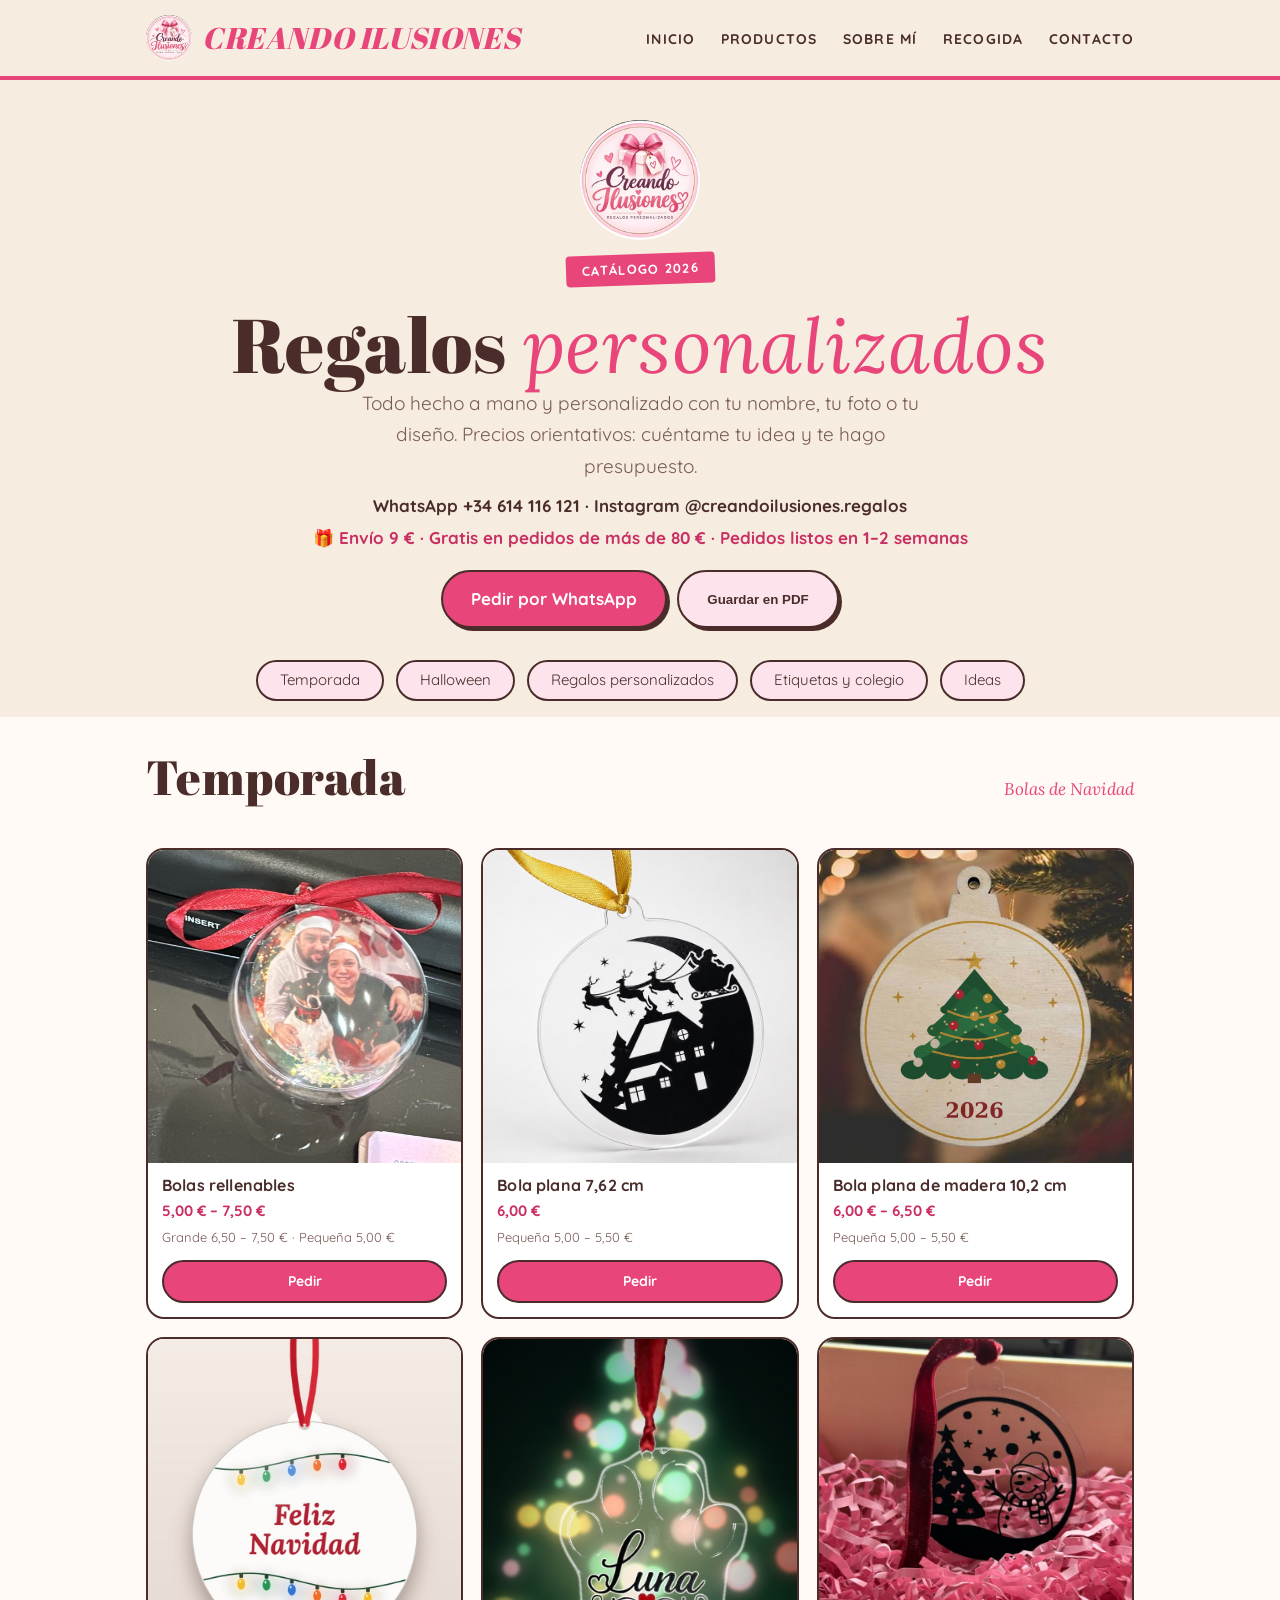
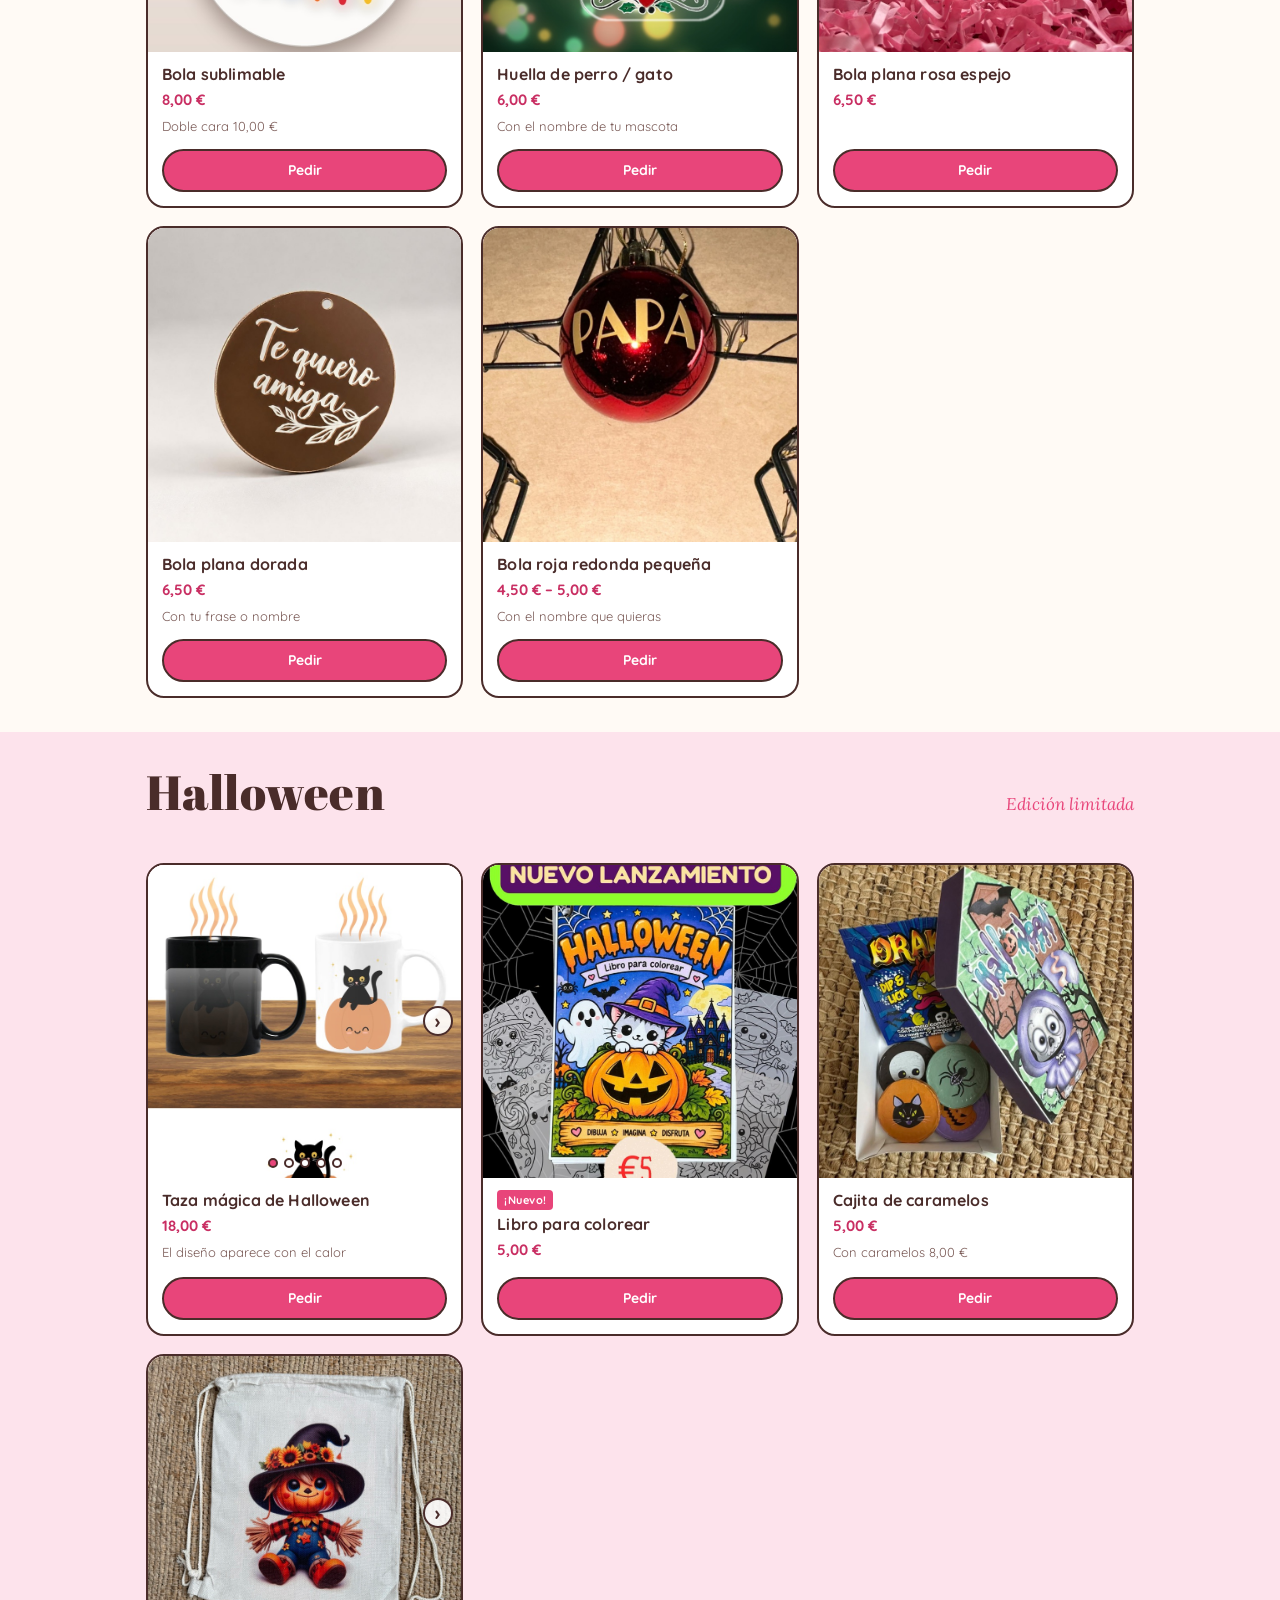
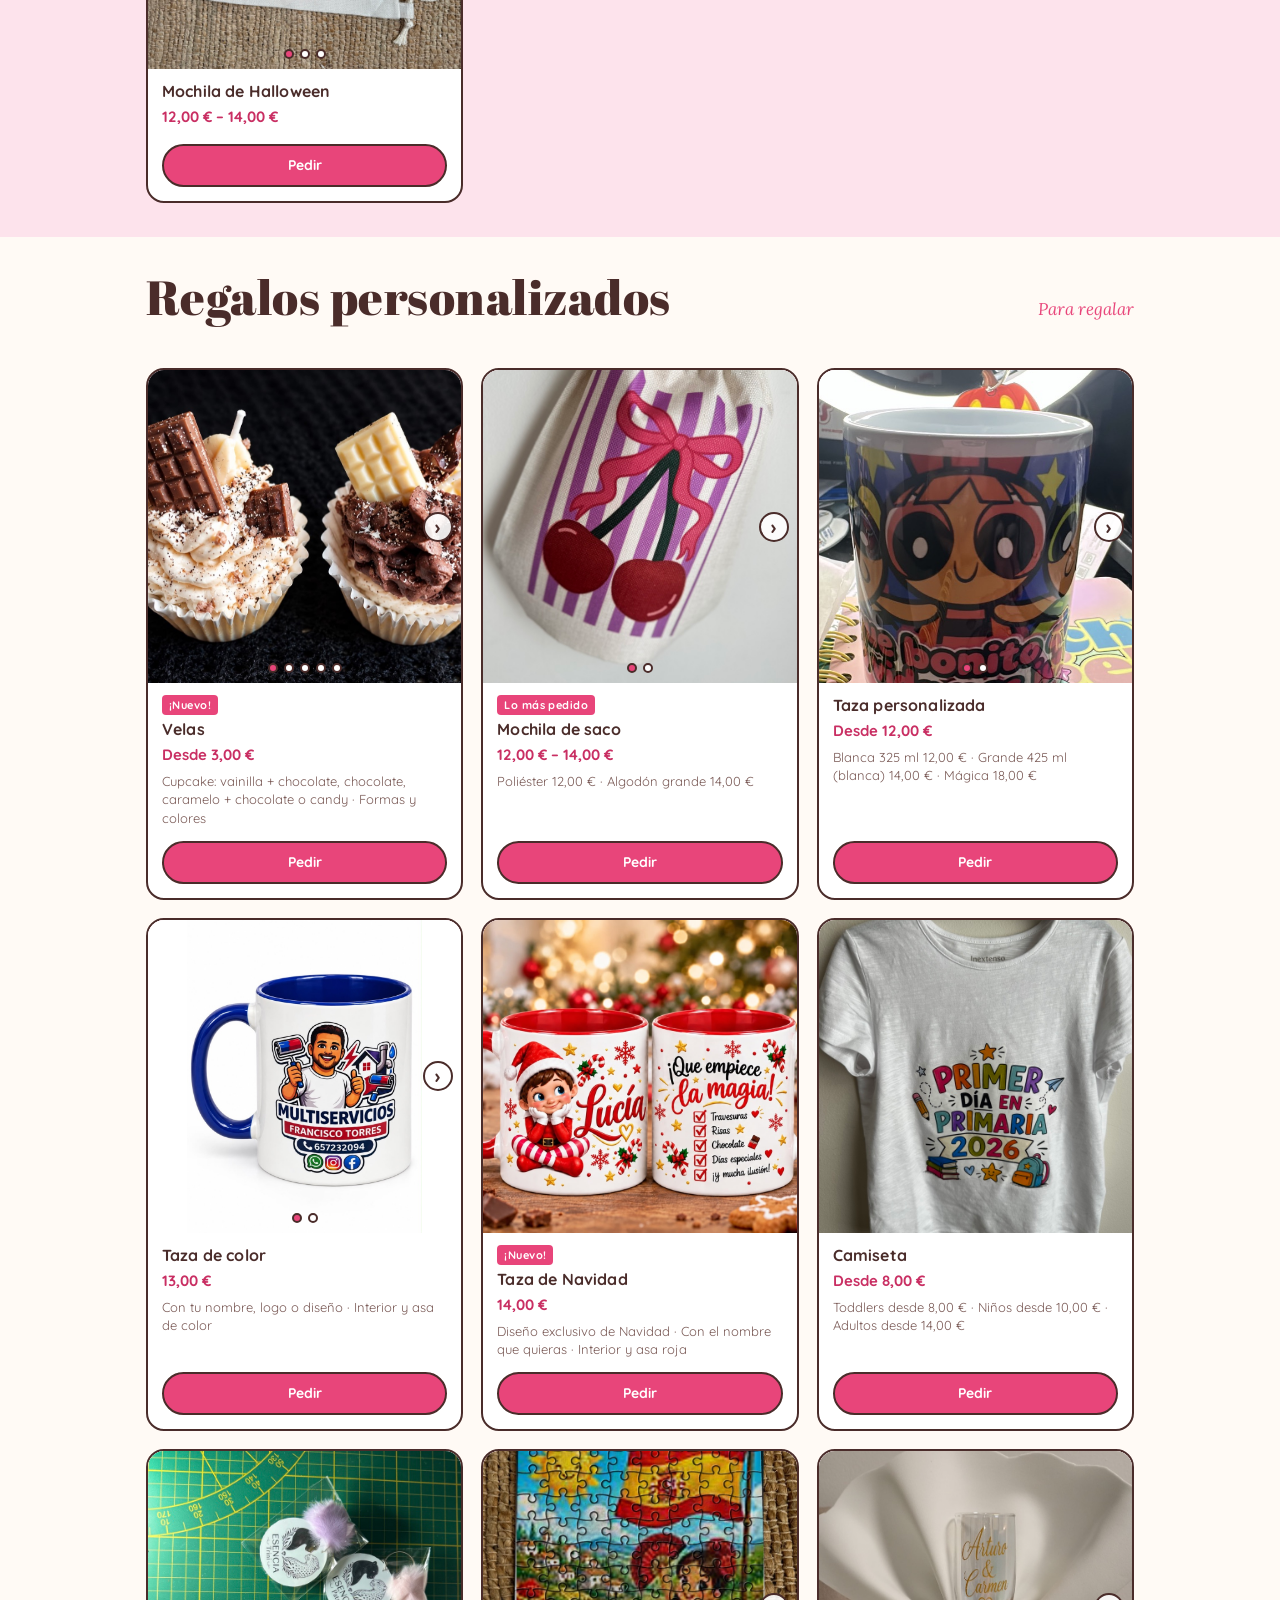
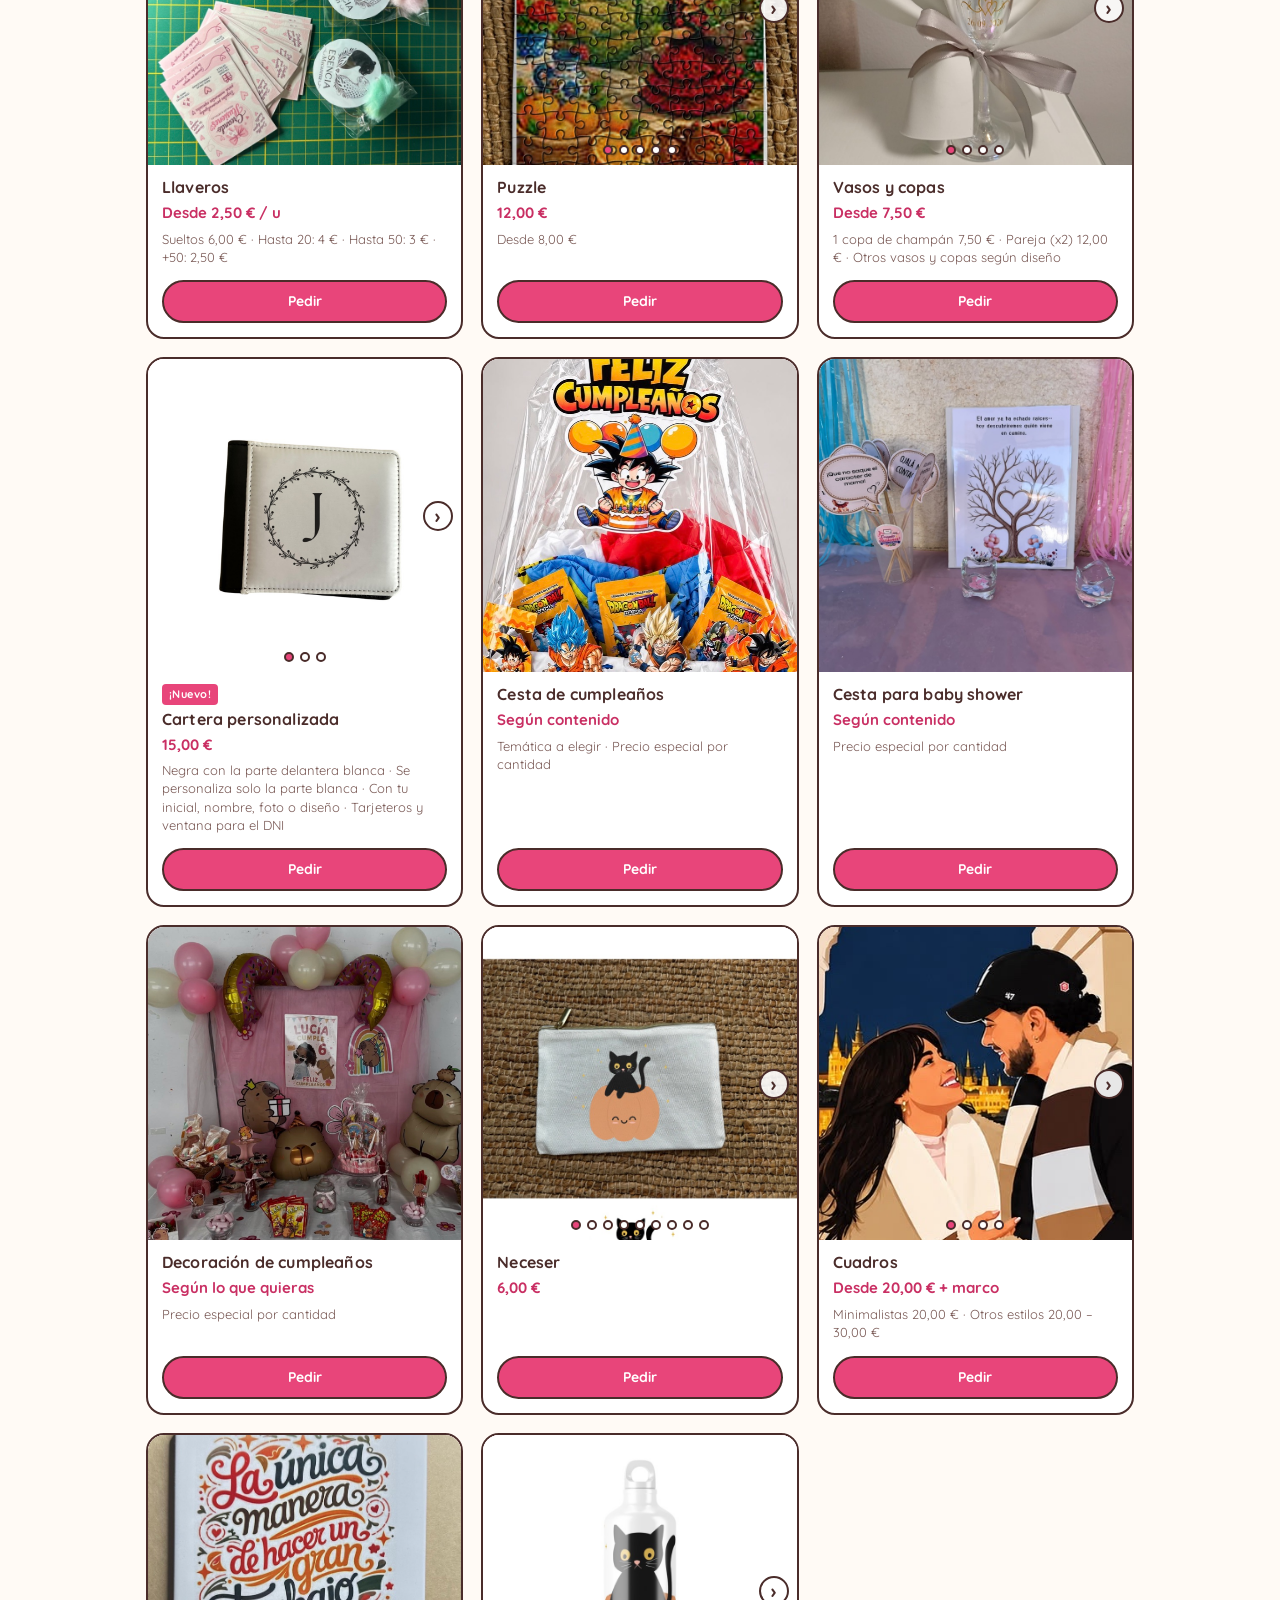
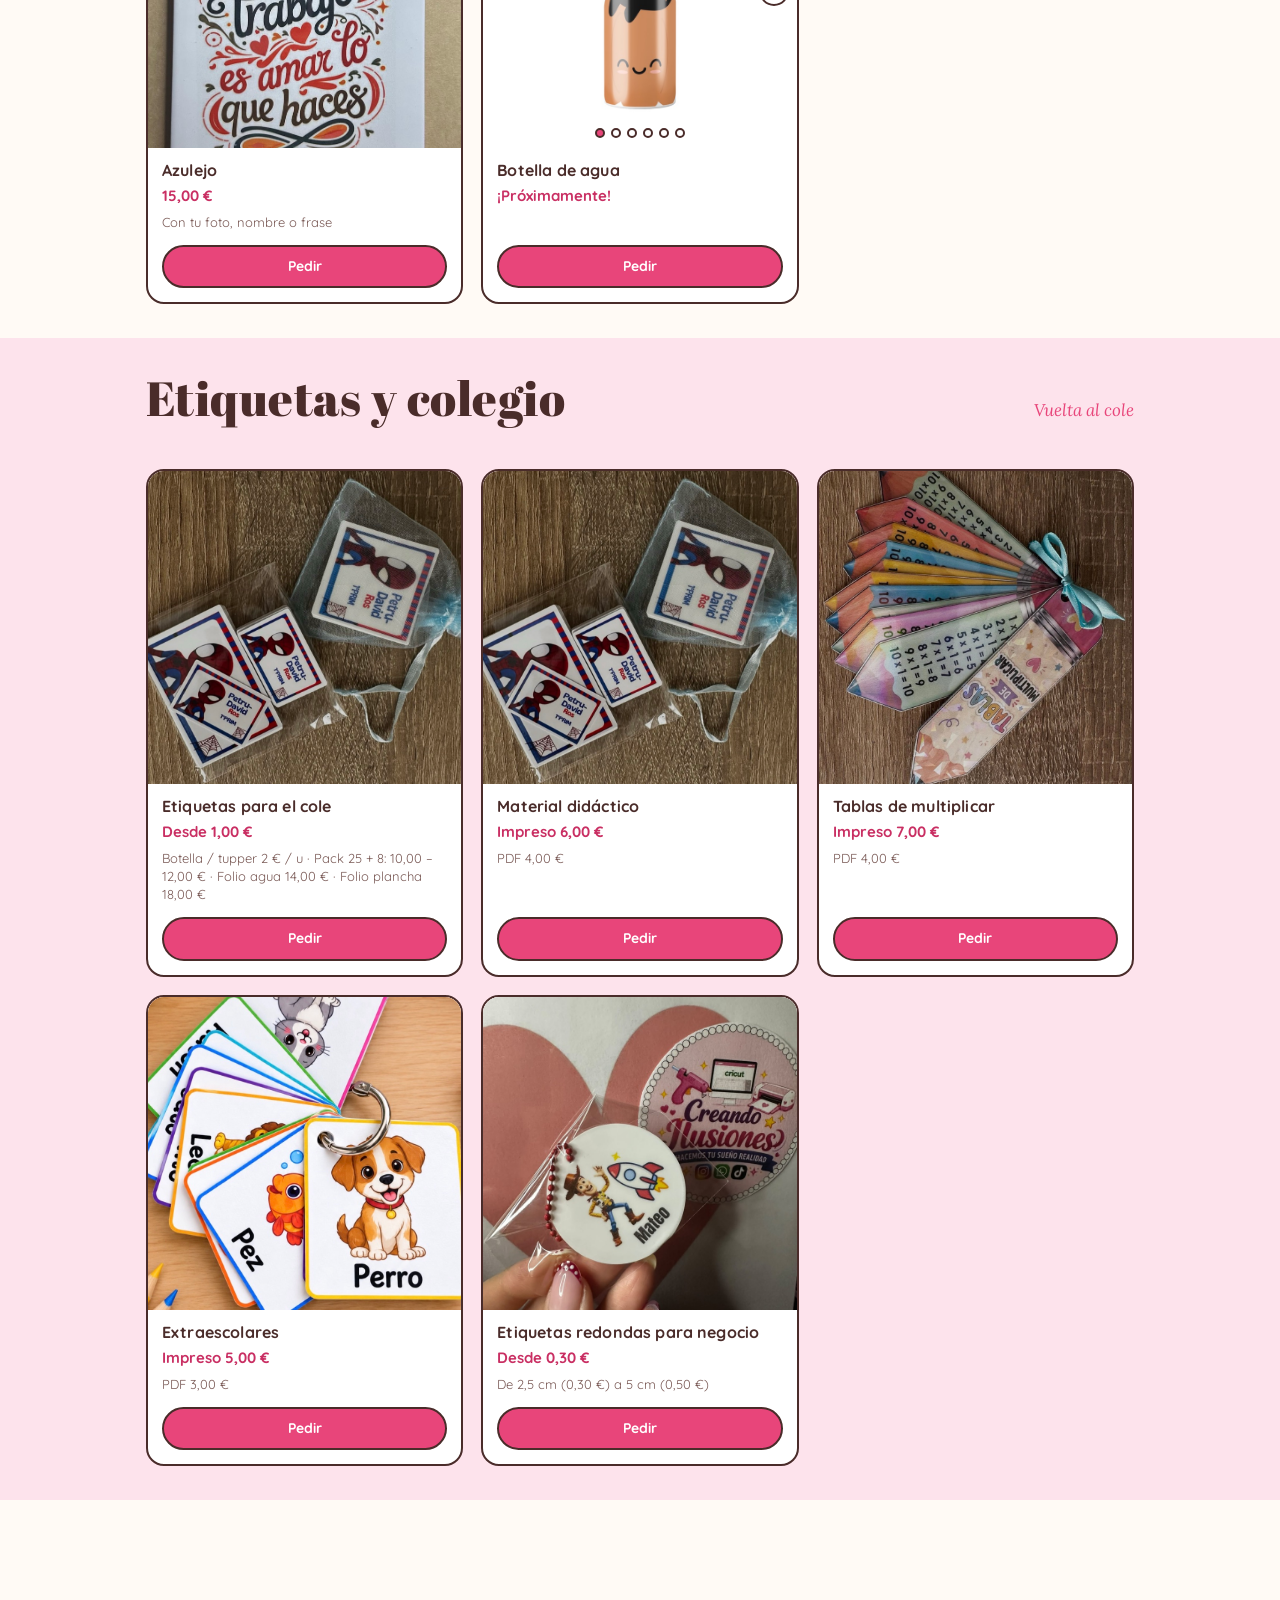
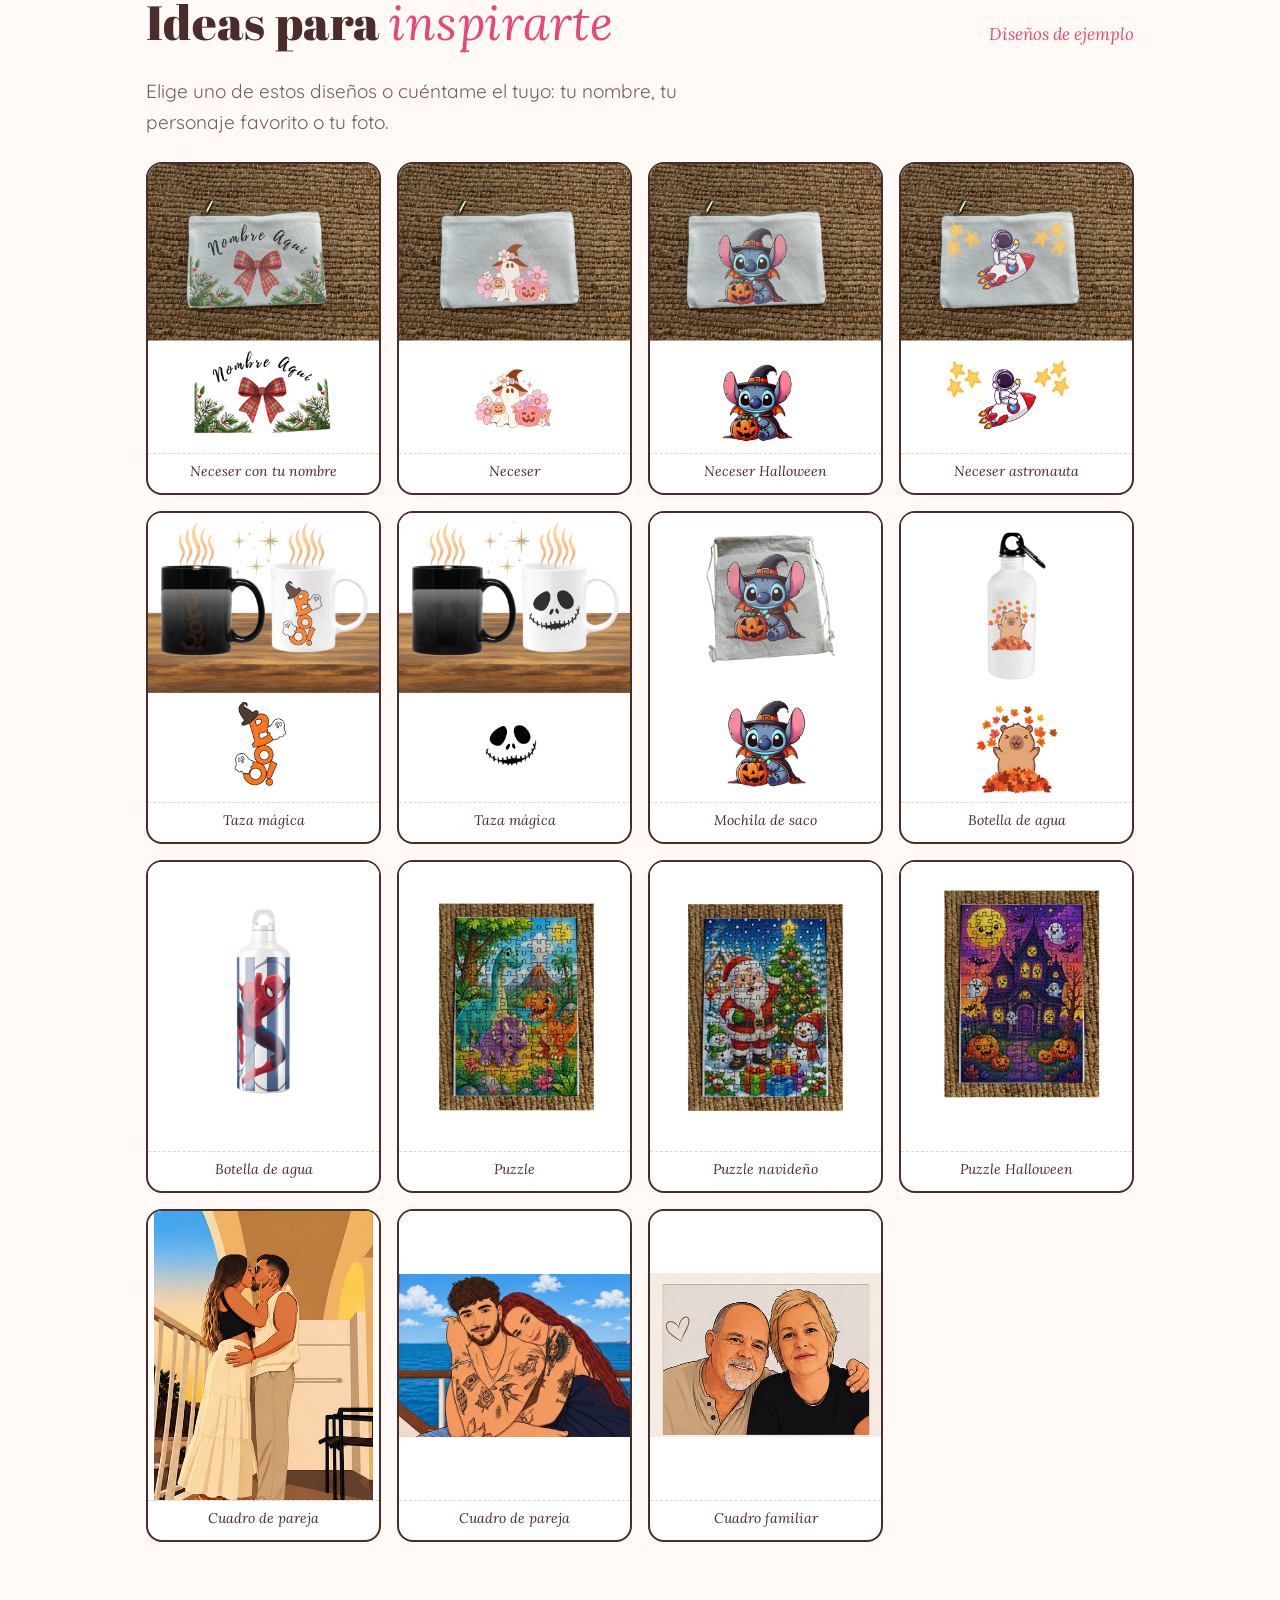
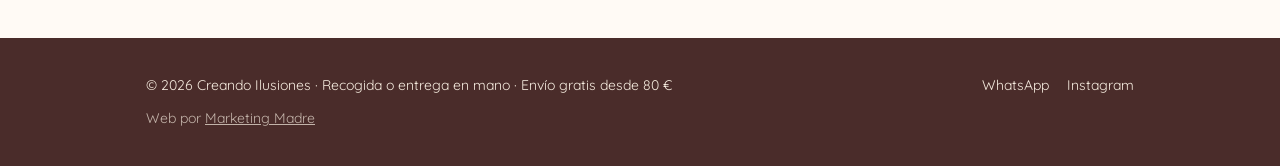
==== commit 08cd56e1: "Separar tazas: Taza de color 13 € y Taza de Navidad 14 € Co-Authored-By: Claude Opus 5.5 <noreply@an" ====
--- a/catalogo.html
+++ b/catalogo.html
@@ -177,11 +177,11 @@
       fotos: [
         { src: "taza-grande-comparacion.jpg", alt: "Taza grande de 425 ml al lado de una taza normal de 325 ml", label: "Grande 425 ml vs. normal 325 ml" },
       ] },
-    { nombre: "Taza de color", foto: "taza-color-navidad.jpg", precio: "14,00 €", detalle: "Con tu nombre, logo o diseño · Interior y asa de color", badge: "¡Nuevo!",
-      fotos: [
-        { src: "taza-negocio.jpg", alt: "Taza blanca con interior y asa azul con el logo de un negocio", contain: true },
+    { nombre: "Taza de color", foto: "taza-negocio.jpg", contain: true, precio: "13,00 €", detalle: "Con tu nombre, logo o diseño · Interior y asa de color",
+      fotos: [
         { src: "taza-negocio-real.jpg", alt: "Taza de negocio con interior azul, foto real", pos: "center 65%", label: "Foto real" },
       ] },
+    { nombre: "Taza de Navidad", foto: "taza-color-navidad.jpg", precio: "14,00 €", detalle: "Diseño exclusivo de Navidad · Con el nombre que quieras · Interior y asa roja", badge: "¡Nuevo!" },
     { nombre: "Camiseta", foto: "camiseta.jpg", precio: "Desde 8,00 €", detalle: "Toddlers desde 8,00 € · Niños desde 10,00 € · Adultos desde 14,00 €" },
     { nombre: "Llaveros", foto: "llavero.jpg", precio: "Desde 2,50 € / u", detalle: "Sueltos 6,00 € · Hasta 20: 4 € · Hasta 50: 3 € · +50: 2,50 €" },
     { nombre: "Puzzle", foto: "puzzle.jpg", precio: "12,00 €", detalle: "Desde 8,00 €",
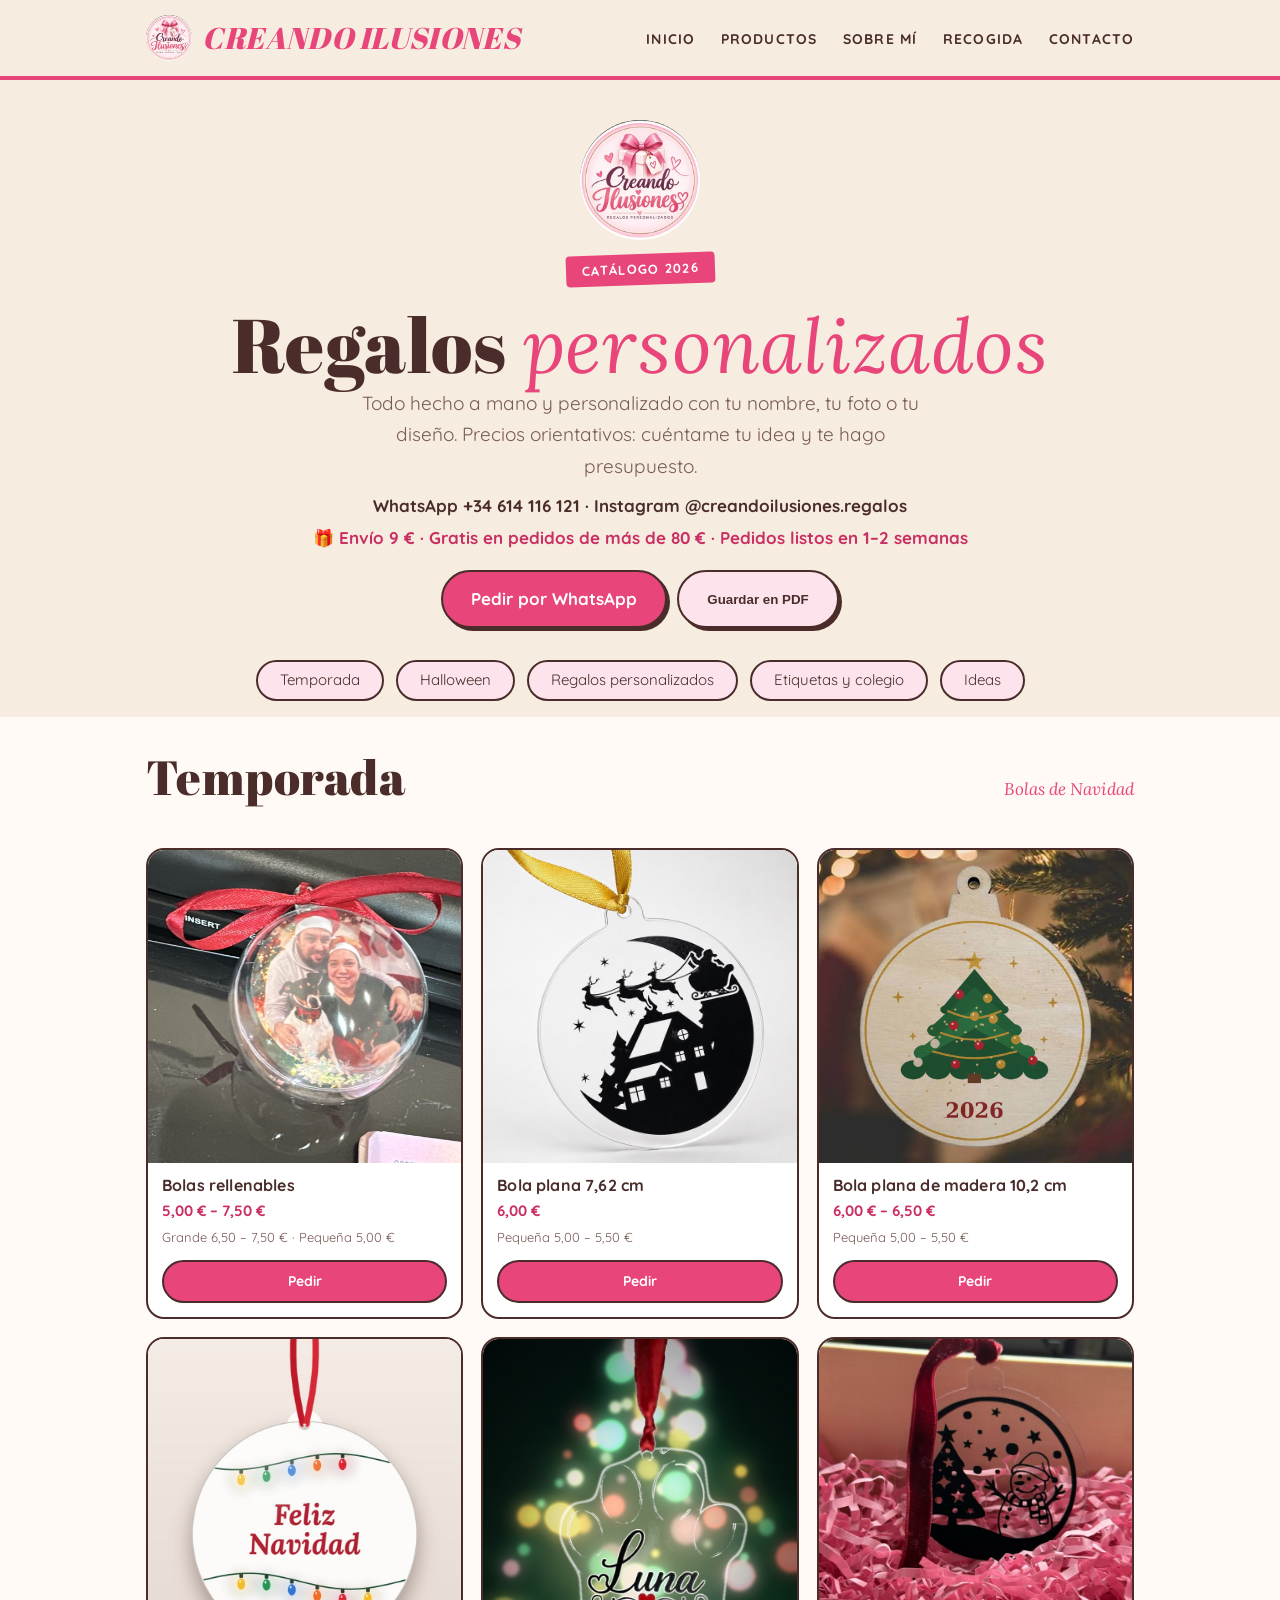
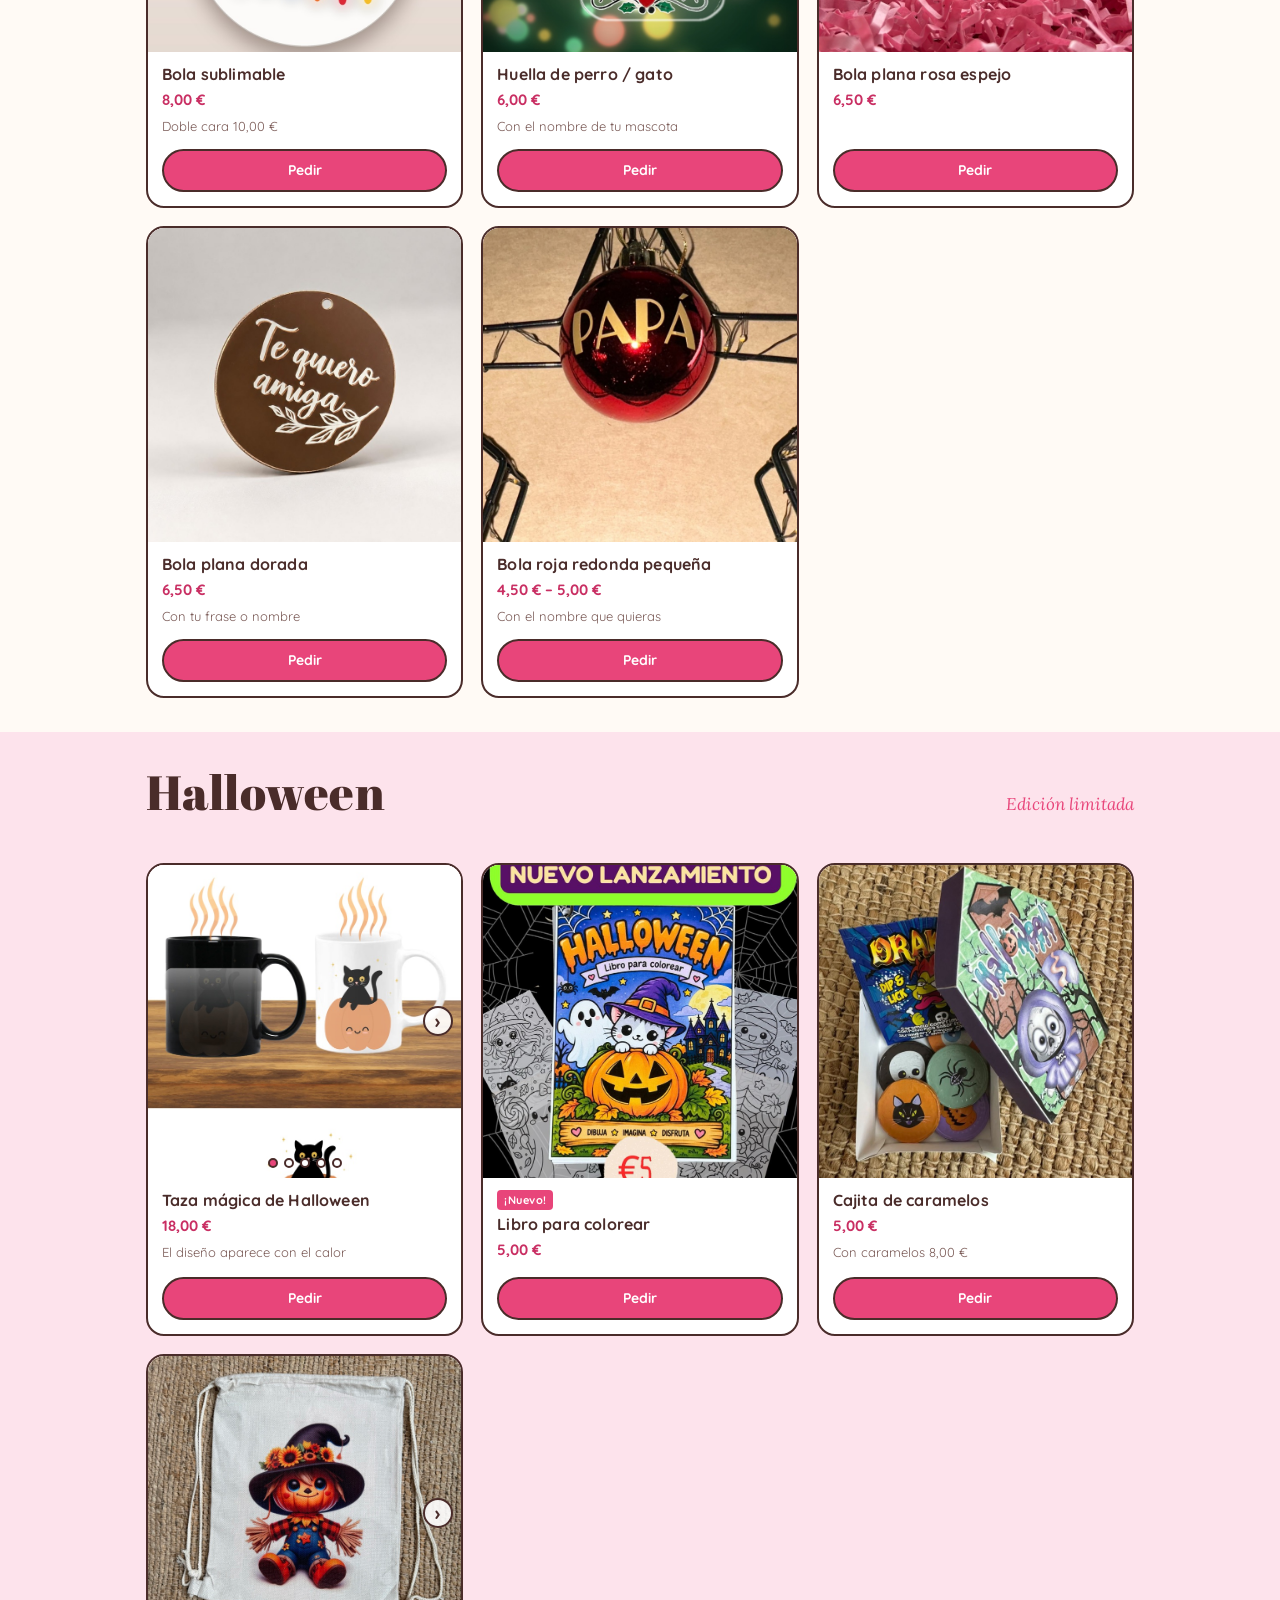
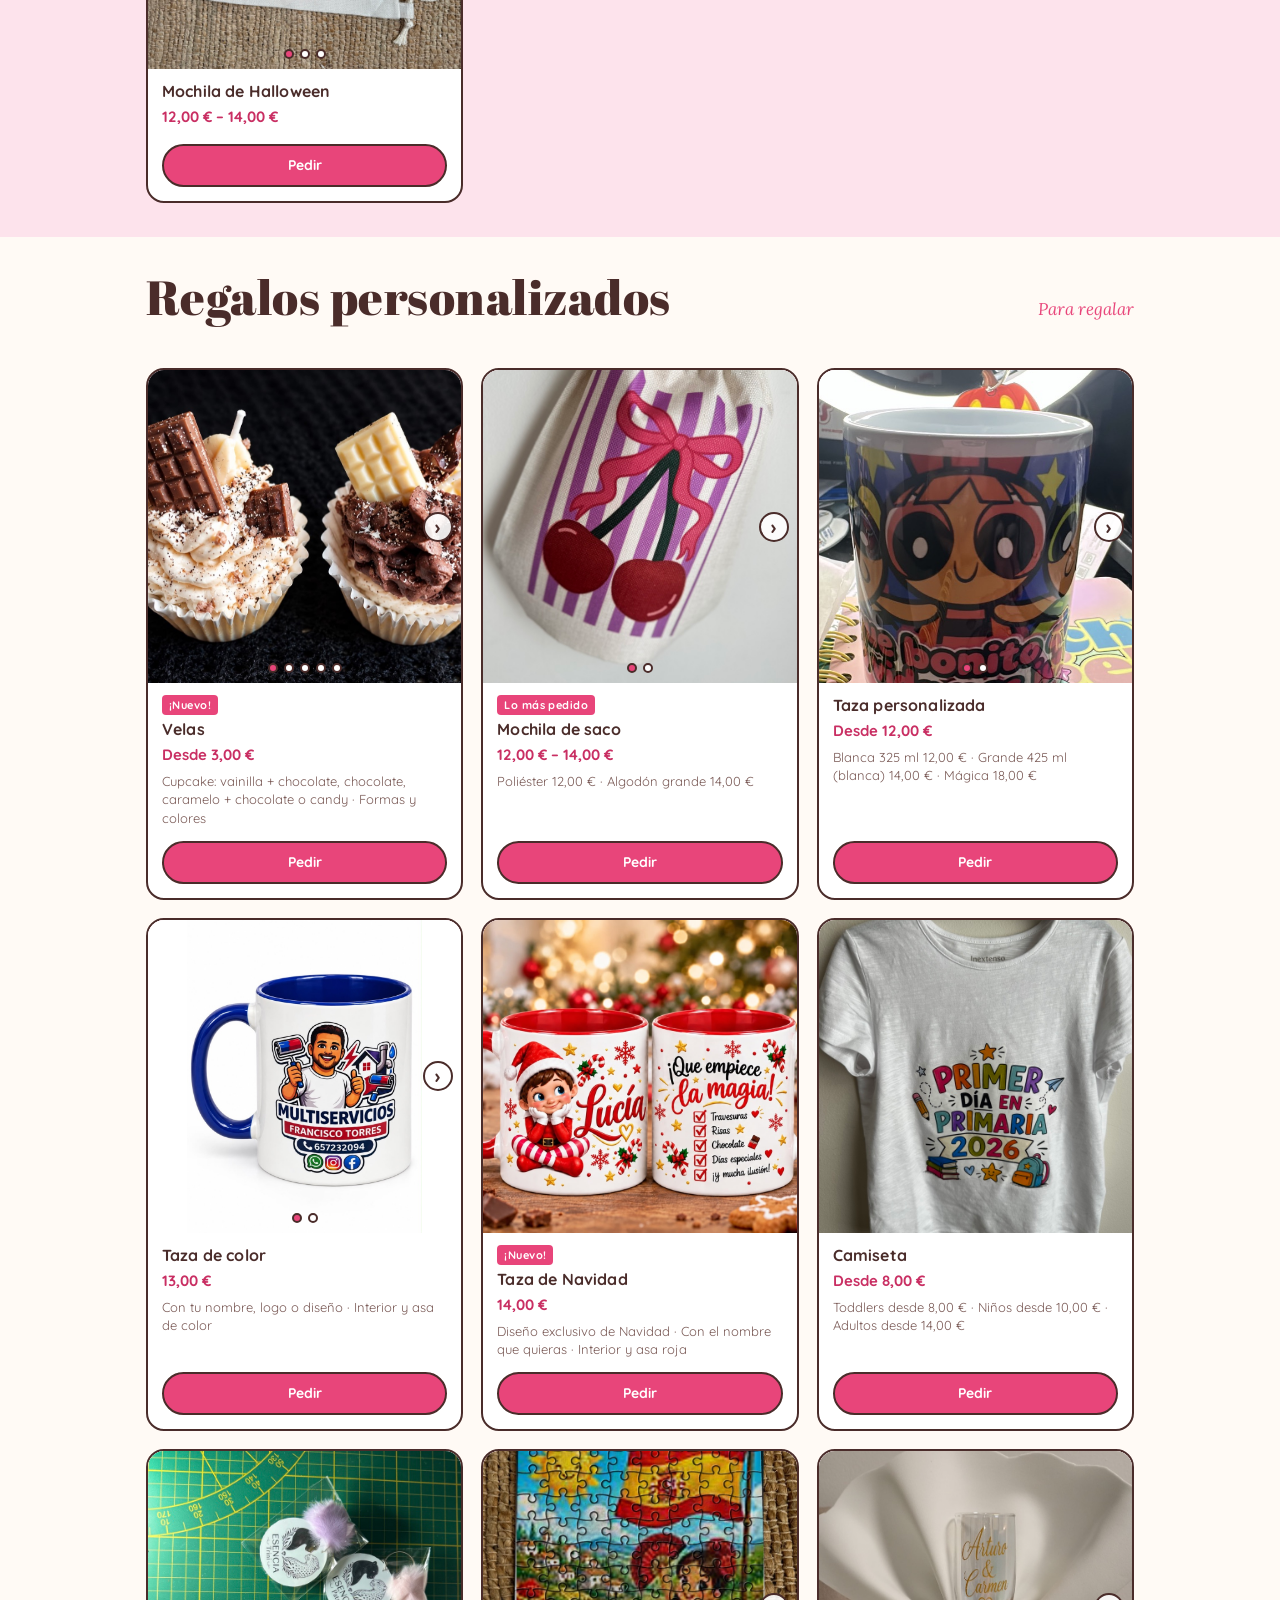
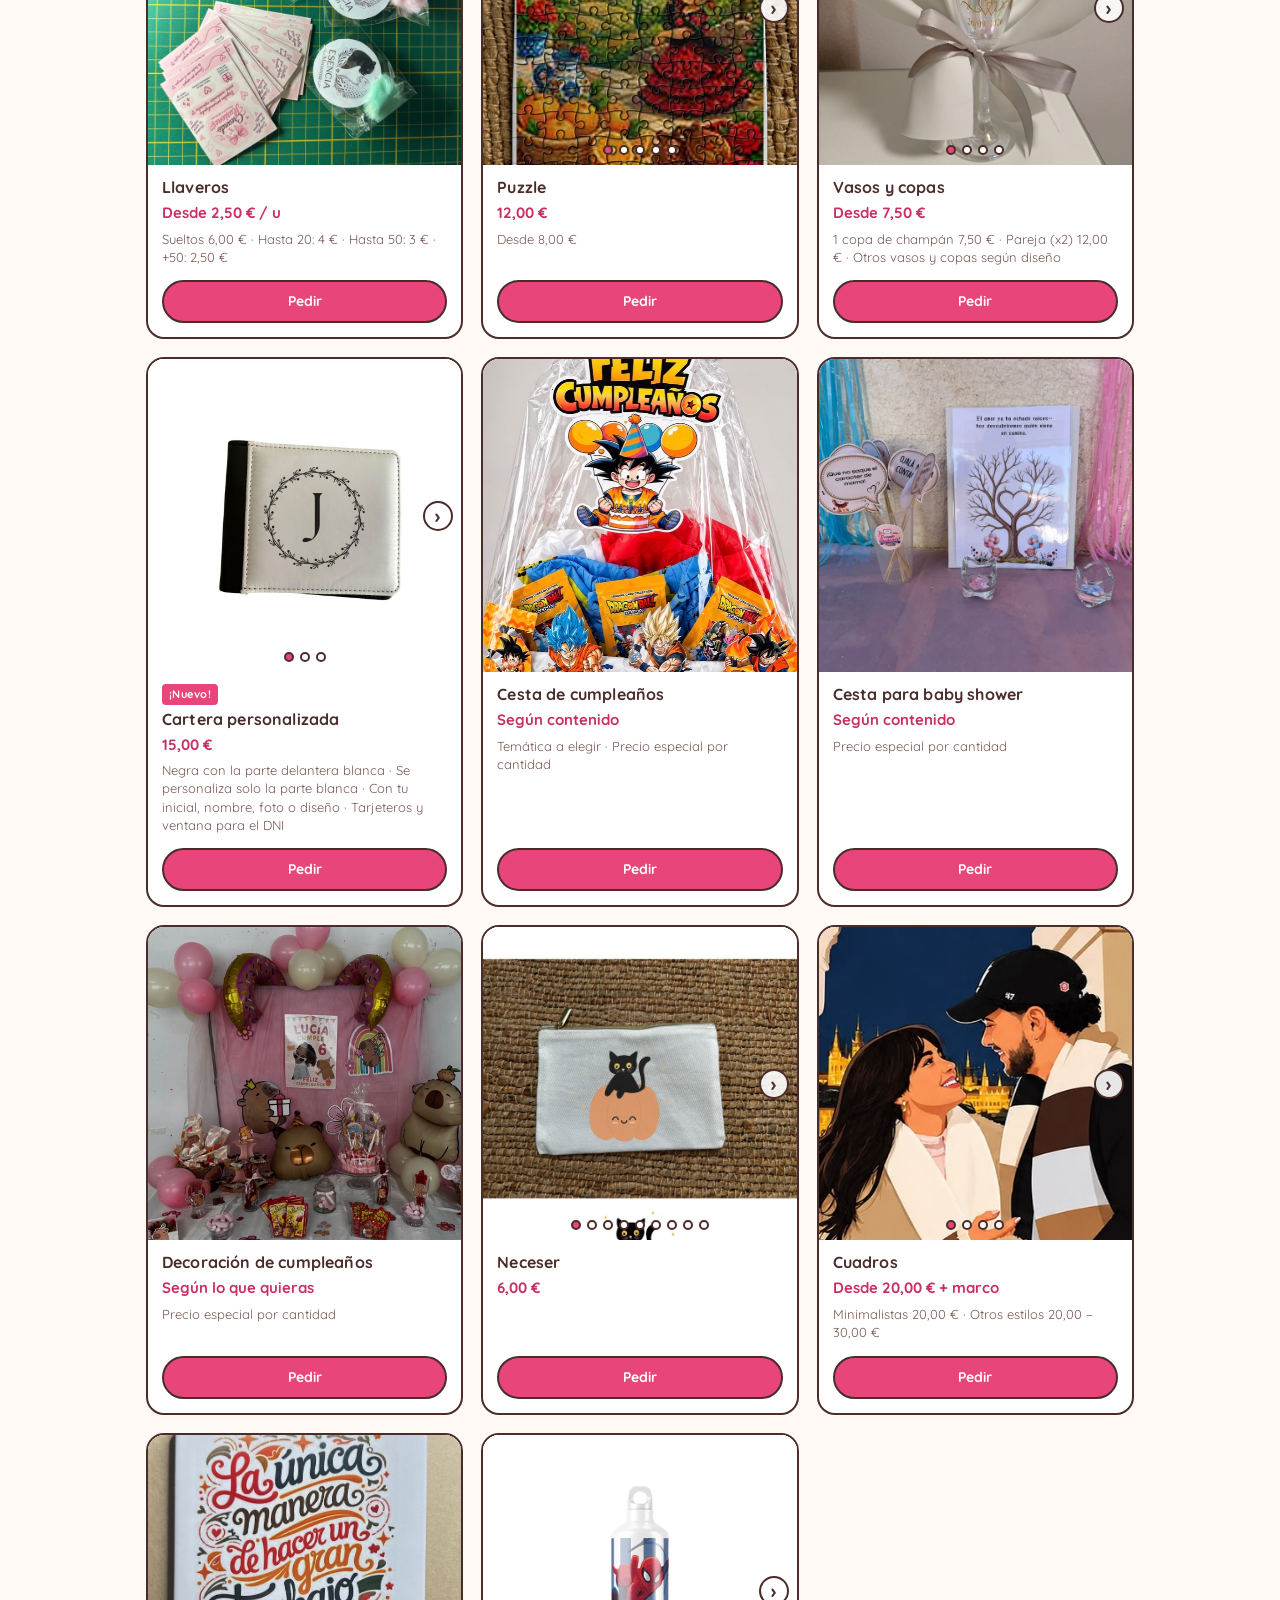
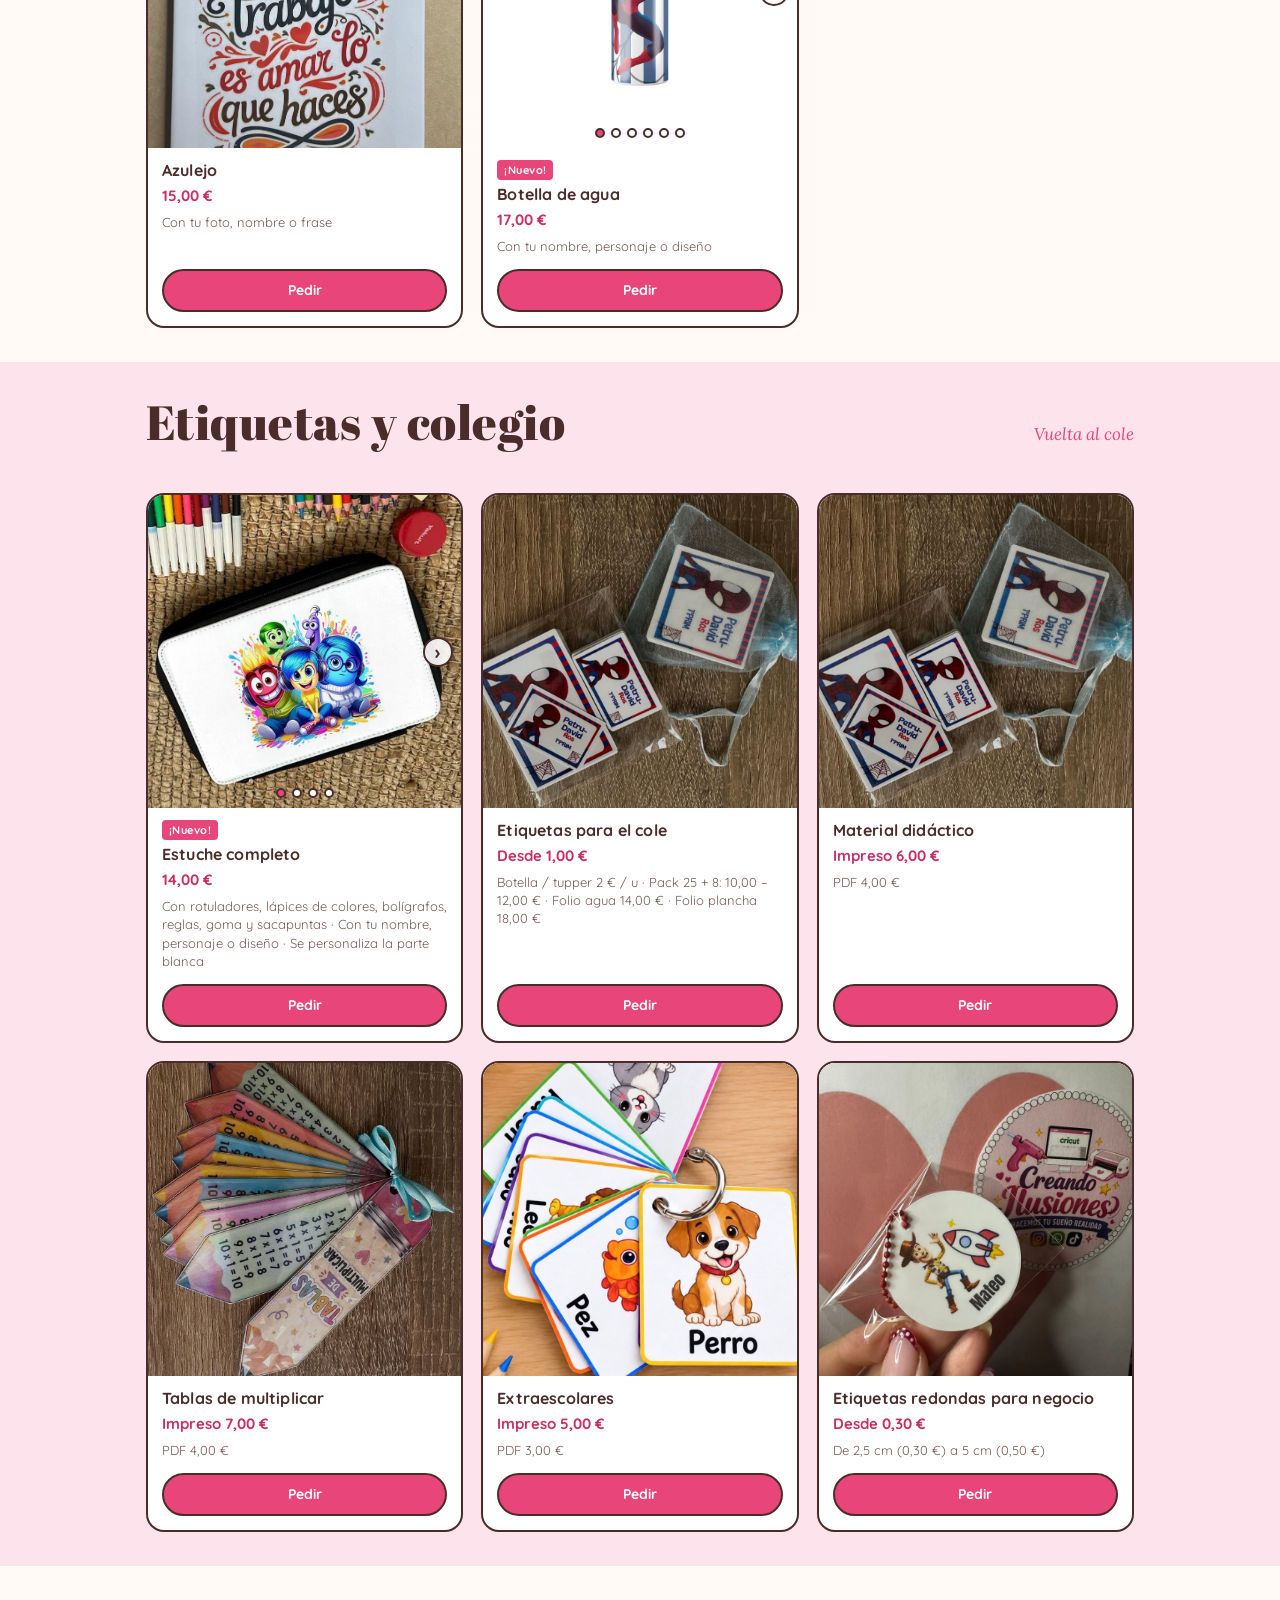
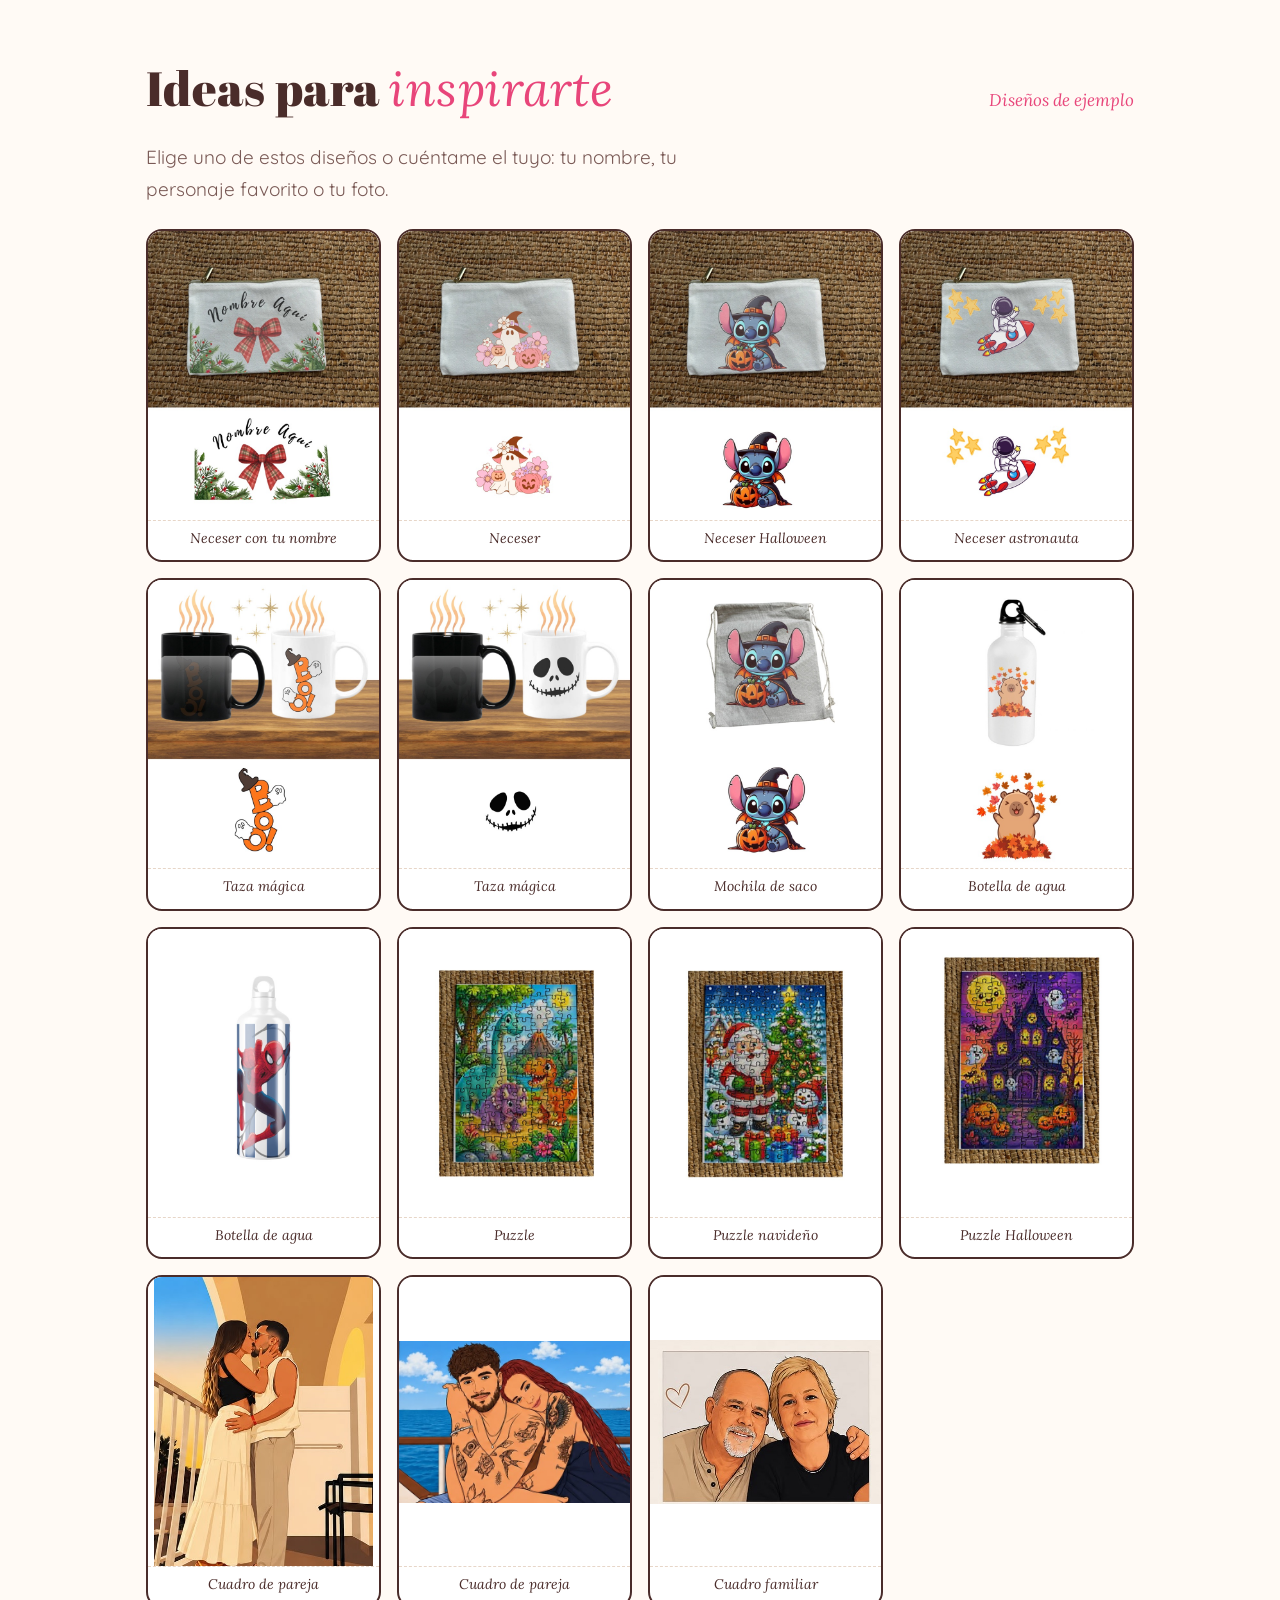
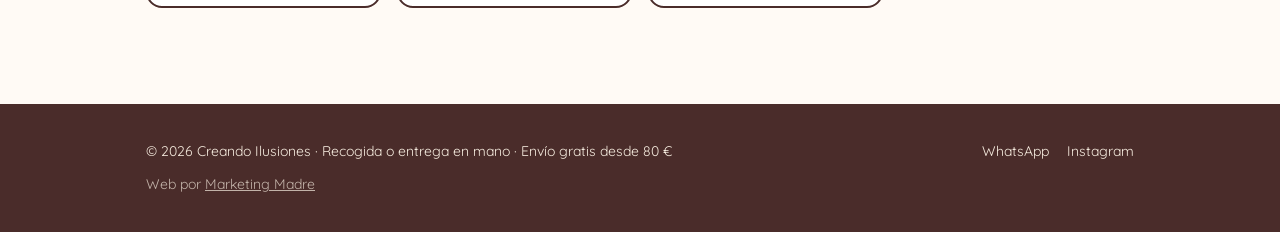
==== commit b8afcae2: "Botella de agua Spider-Man 17 € y nuevo Estuche completo 14 € Co-Authored-By: Claude Opus 5.5 <norep" ====
--- a/catalogo.html
+++ b/catalogo.html
@@ -223,16 +223,22 @@
         { src: "cuadro-4.jpg", alt: "Cuadro ilustrado de un matrimonio con un corazón dibujado" },
       ] },
     { nombre: "Azulejo", foto: "azulejo.jpg", precio: "15,00 €", detalle: "Con tu foto, nombre o frase" },
-    { nombre: "Botella de agua", foto: "ideas/idea-28.jpg", precio: "¡Próximamente!",
-      fotos: [
+    { nombre: "Botella de agua", foto: "mockups/m-29.jpg", contain: true, precio: "17,00 €", detalle: "Con tu nombre, personaje o diseño", badge: "¡Nuevo!",
+      fotos: [
+        { src: "ideas/idea-28.jpg", alt: "Botella de agua personalizada", contain: true },
         { src: "mockups/m-19.jpg", alt: "Botella otoñal", pos: "top", label: "Idea de diseño" },
         { src: "mockups/m-26.jpg", alt: "Botella Boo", contain: true, label: "Idea de diseño" },
         { src: "mockups/m-27.jpg", alt: "Botella Jack y Sally", contain: true, label: "Idea de diseño" },
-        { src: "mockups/m-29.jpg", alt: "Botella de Spider-Man", contain: true, label: "Idea de diseño" },
         { src: "mockups/m-31.jpg", alt: "Botella con nombre y mariposas", contain: true, label: "Idea de diseño" },
       ] },
   ]},
   { id: "colegio", titulo: "Etiquetas y colegio", sub: "Vuelta al cole", fondo: "bg-blush", productos: [
+    { nombre: "Estuche completo", foto: "estuche-inside-out.jpg", precio: "14,00 €", detalle: "Con rotuladores, lápices de colores, bolígrafos, reglas, goma y sacapuntas · Con tu nombre, personaje o diseño · Se personaliza la parte blanca", badge: "¡Nuevo!",
+      fotos: [
+        { src: "estuche-combo.jpg", alt: "Estuche con diseño de Del Revés y todo el material que incluye", label: "Todo incluido" },
+        { src: "estuche-interior.jpg", alt: "Estuche abierto con reglas, transportador y rotuladores de colores", label: "Por dentro" },
+        { src: "estuche-sin-diseno.jpg", alt: "Estuche negro sin personalizar, con la parte delantera blanca, y todo el material", label: "Sin personalizar" },
+      ] },
     { nombre: "Etiquetas para el cole", foto: "etiquetas.jpg", precio: "Desde 1,00 €", detalle: "Botella / tupper 2 € / u · Pack 25 + 8: 10,00 – 12,00 € · Folio agua 14,00 € · Folio plancha 18,00 €" },
     { nombre: "Material didáctico", foto: "material-didactico-nombres.jpg", precio: "Impreso 6,00 €", detalle: "PDF 4,00 €" },
     { nombre: "Tablas de multiplicar", foto: "tablas-multiplicar.jpg", precio: "Impreso 7,00 €", detalle: "PDF 4,00 €" },
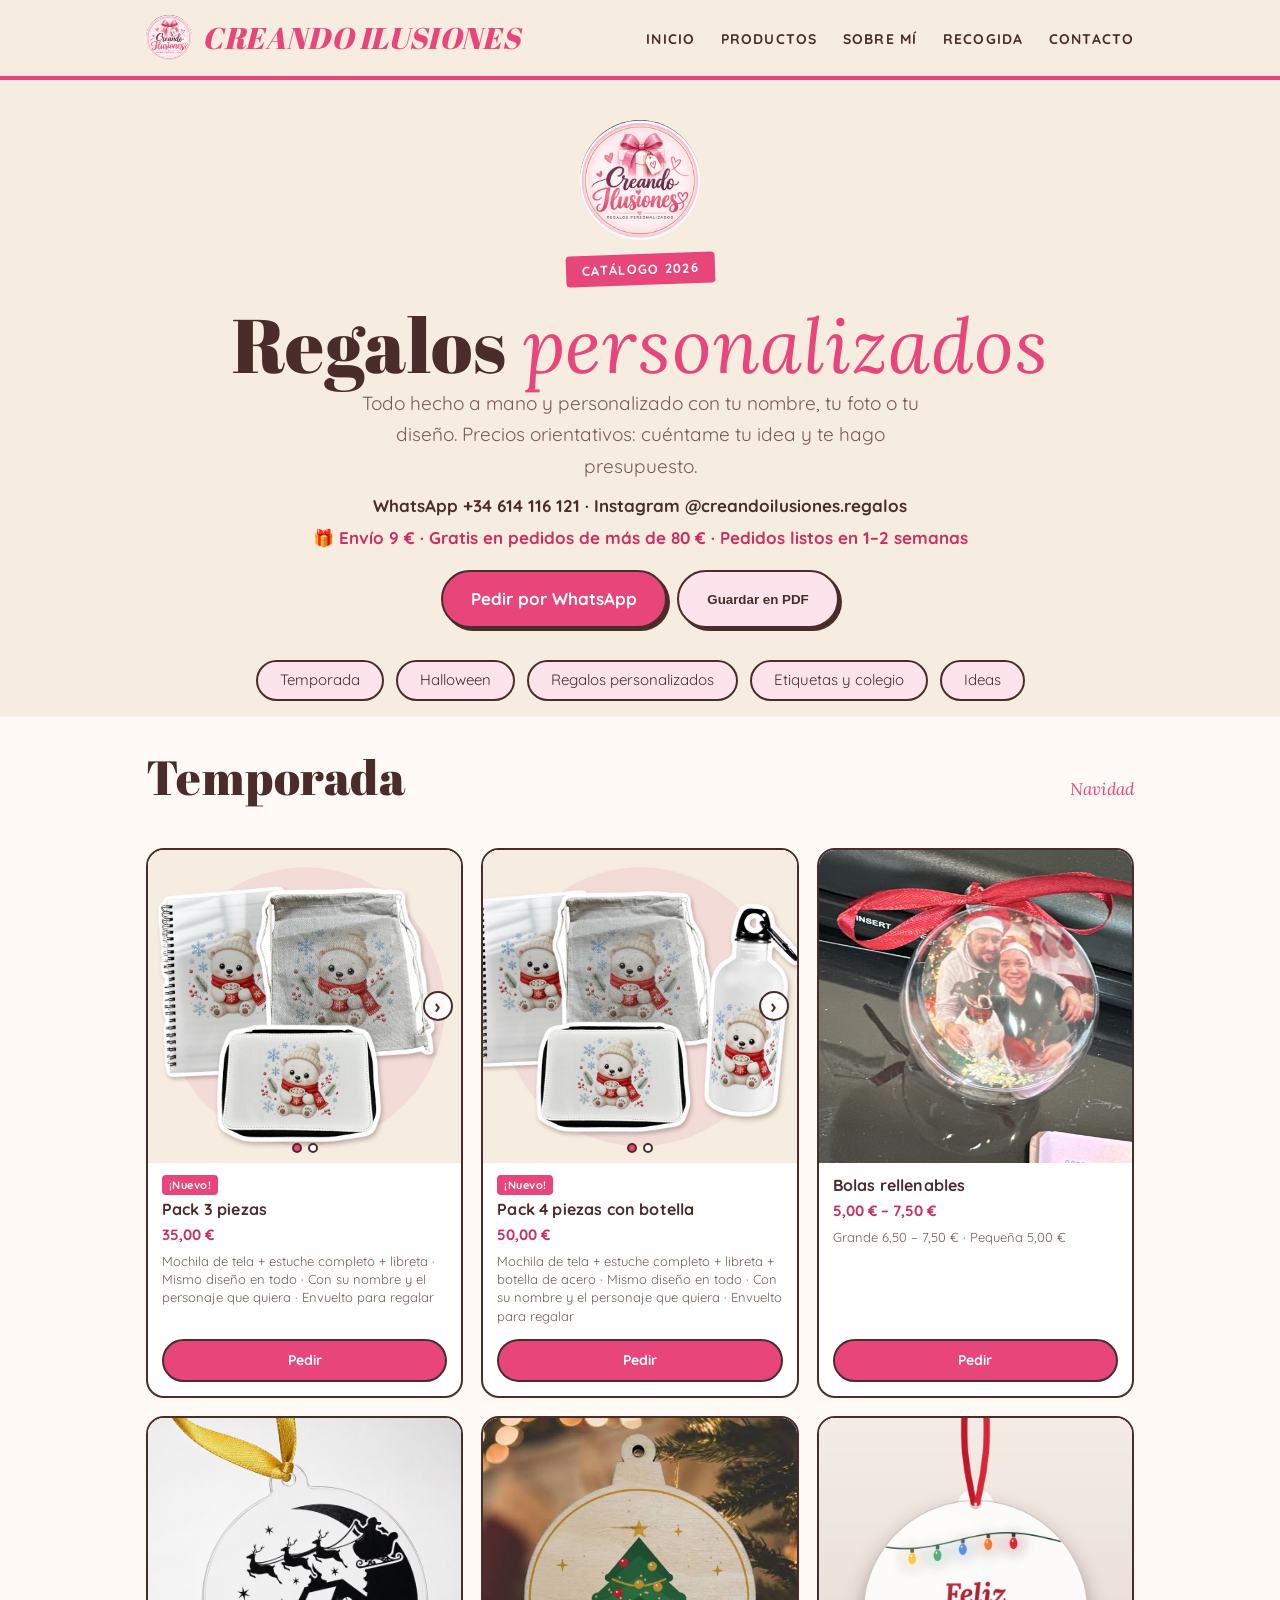
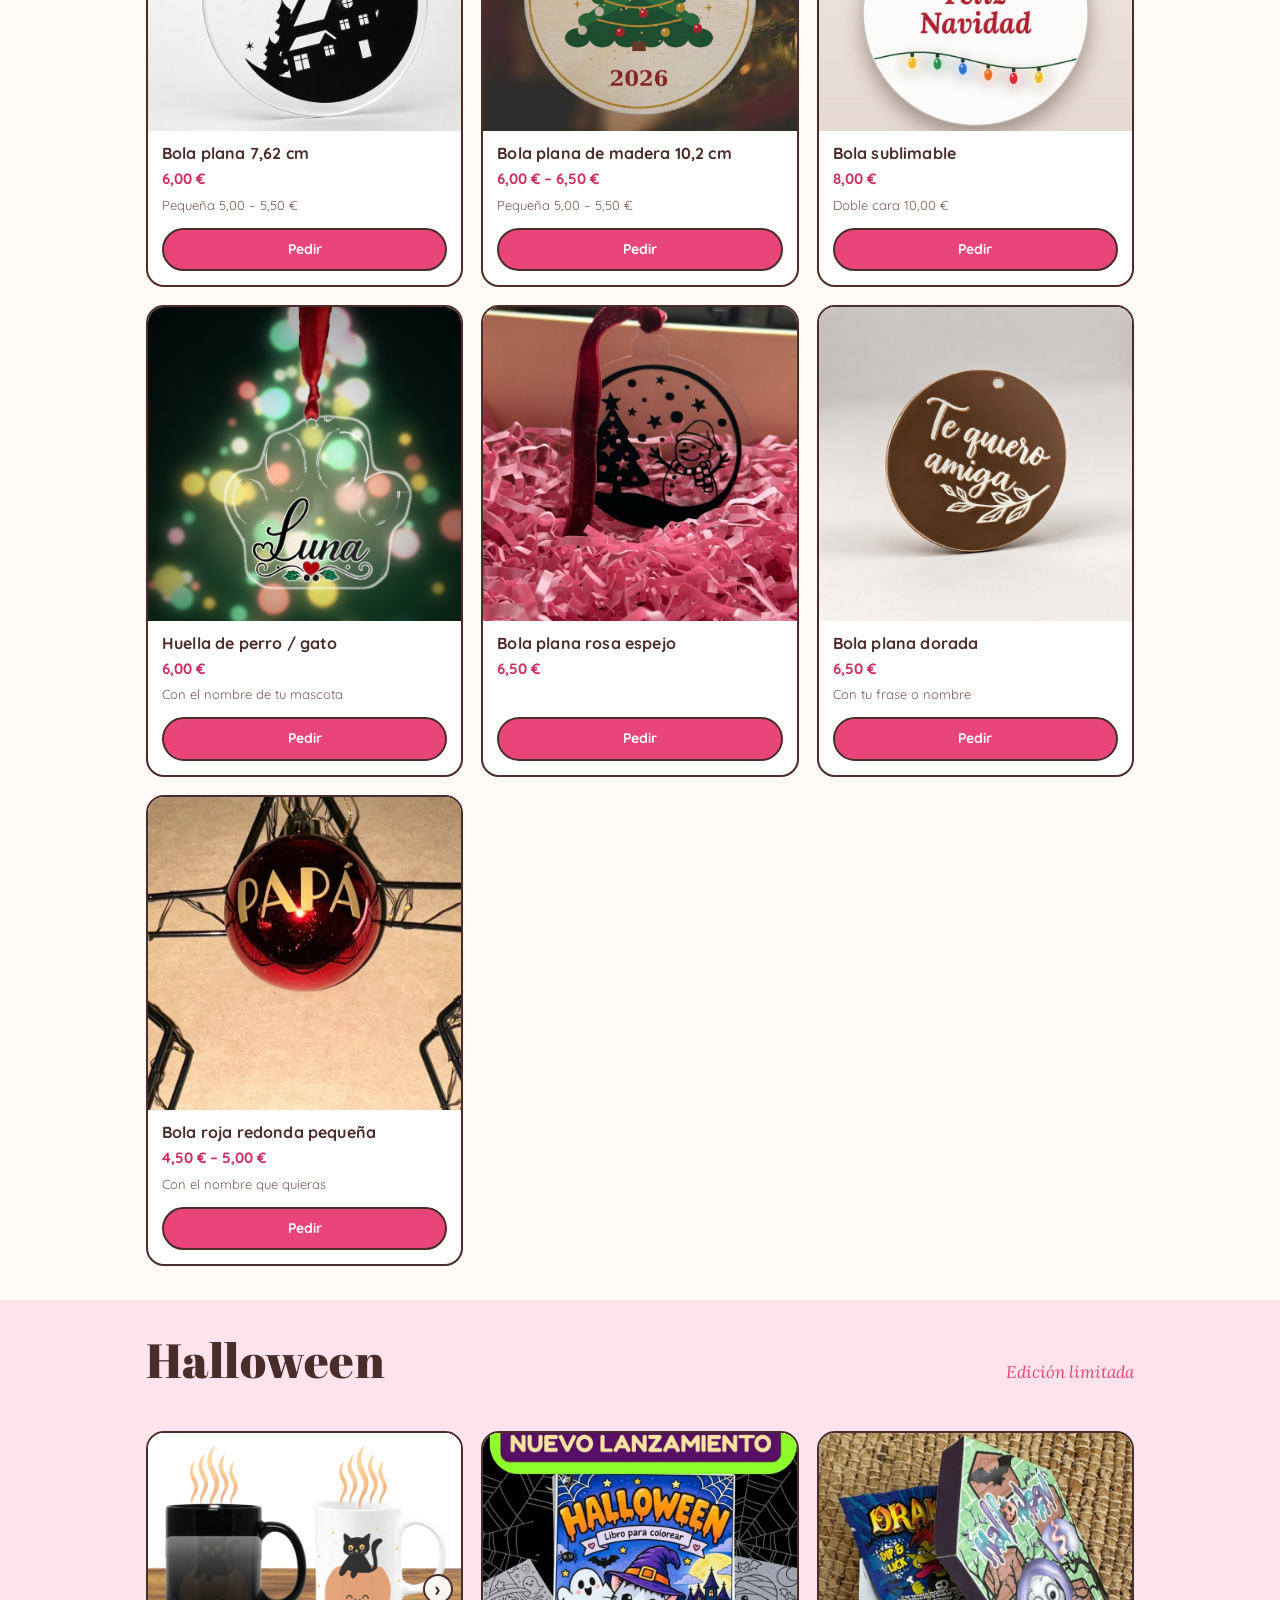
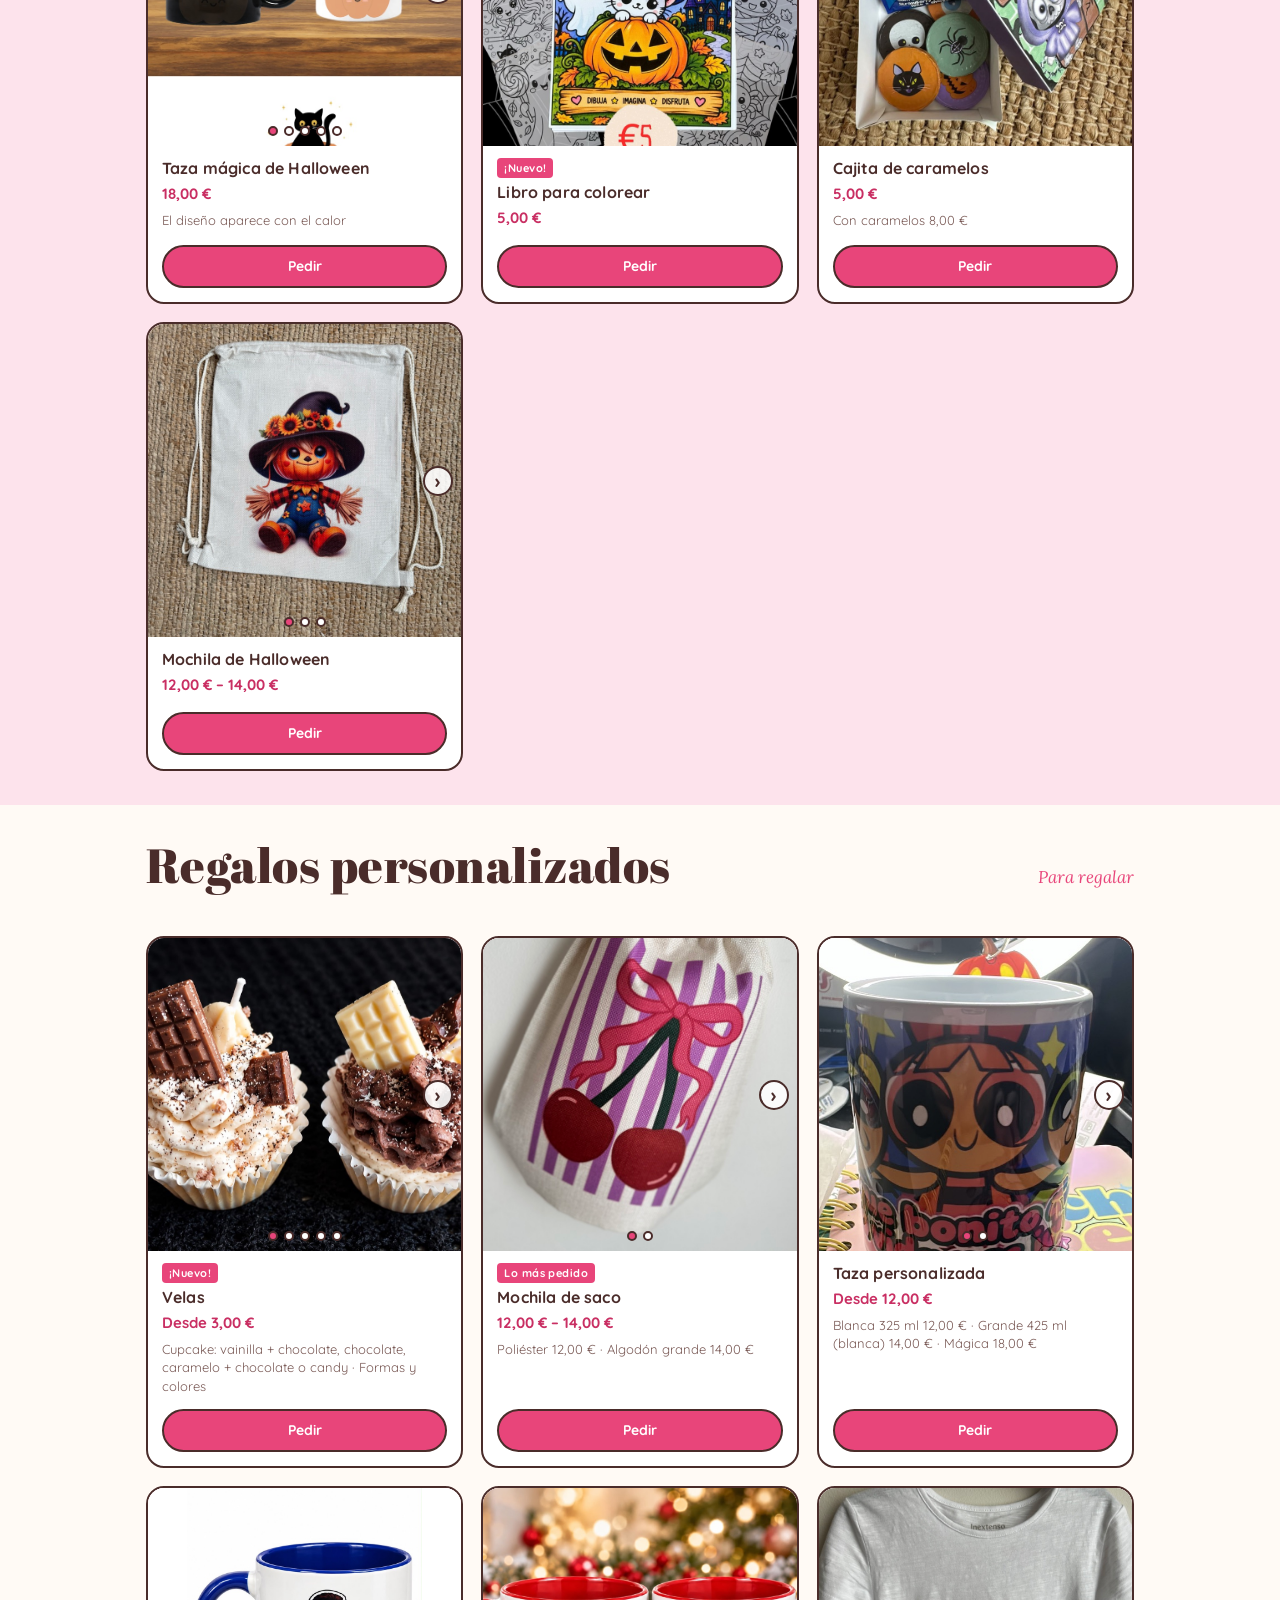
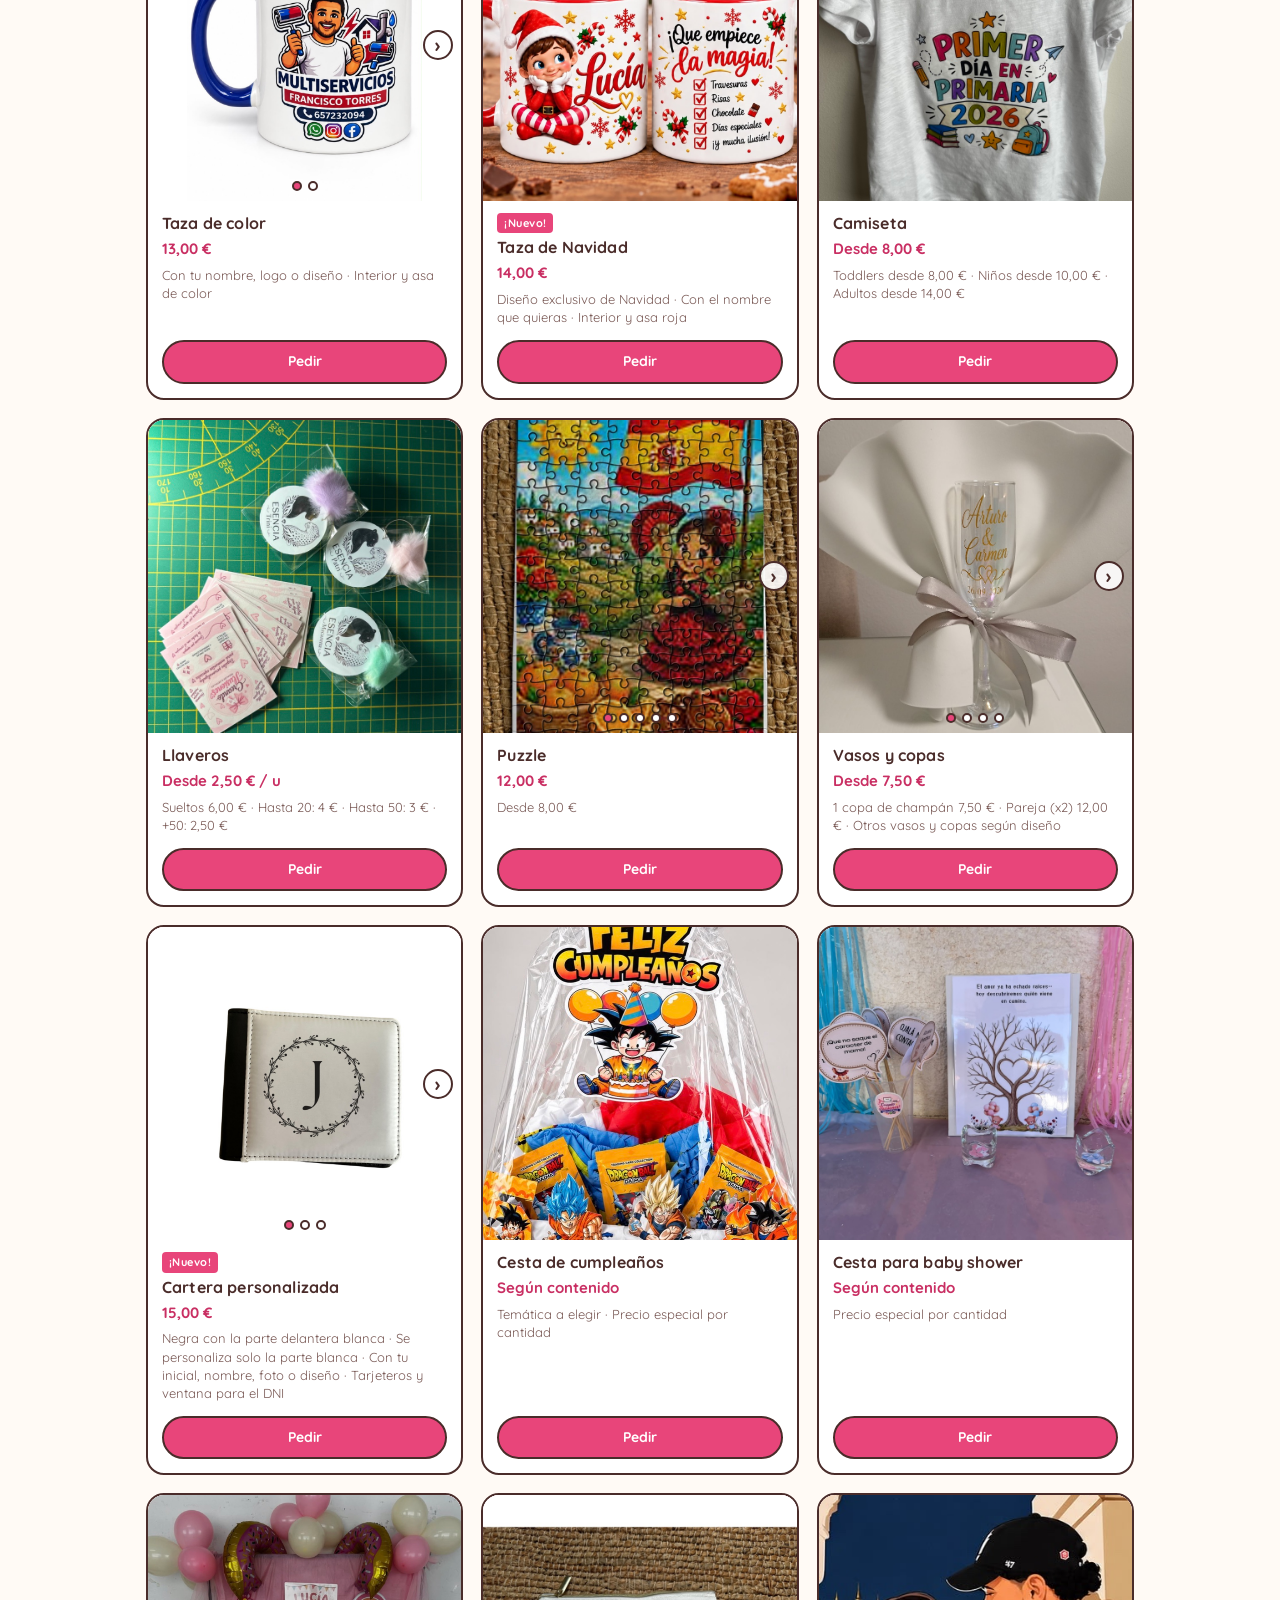
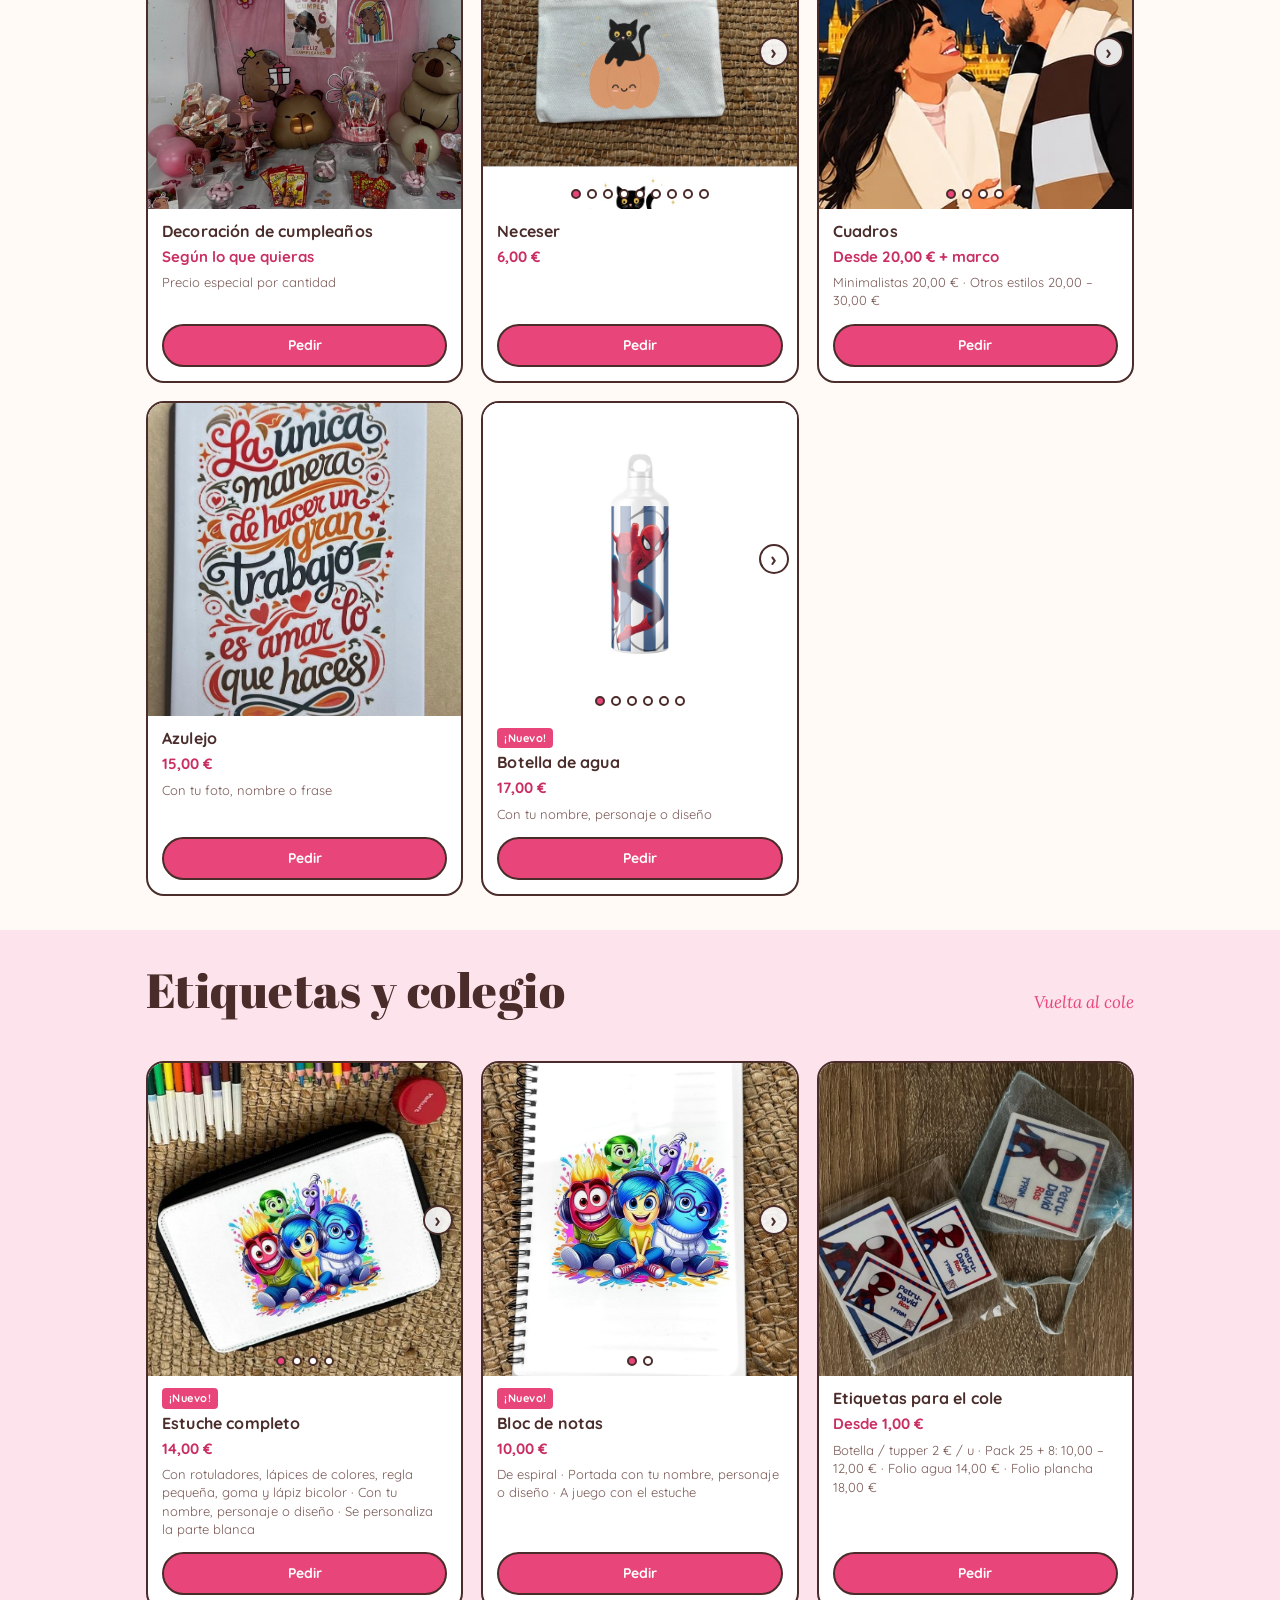
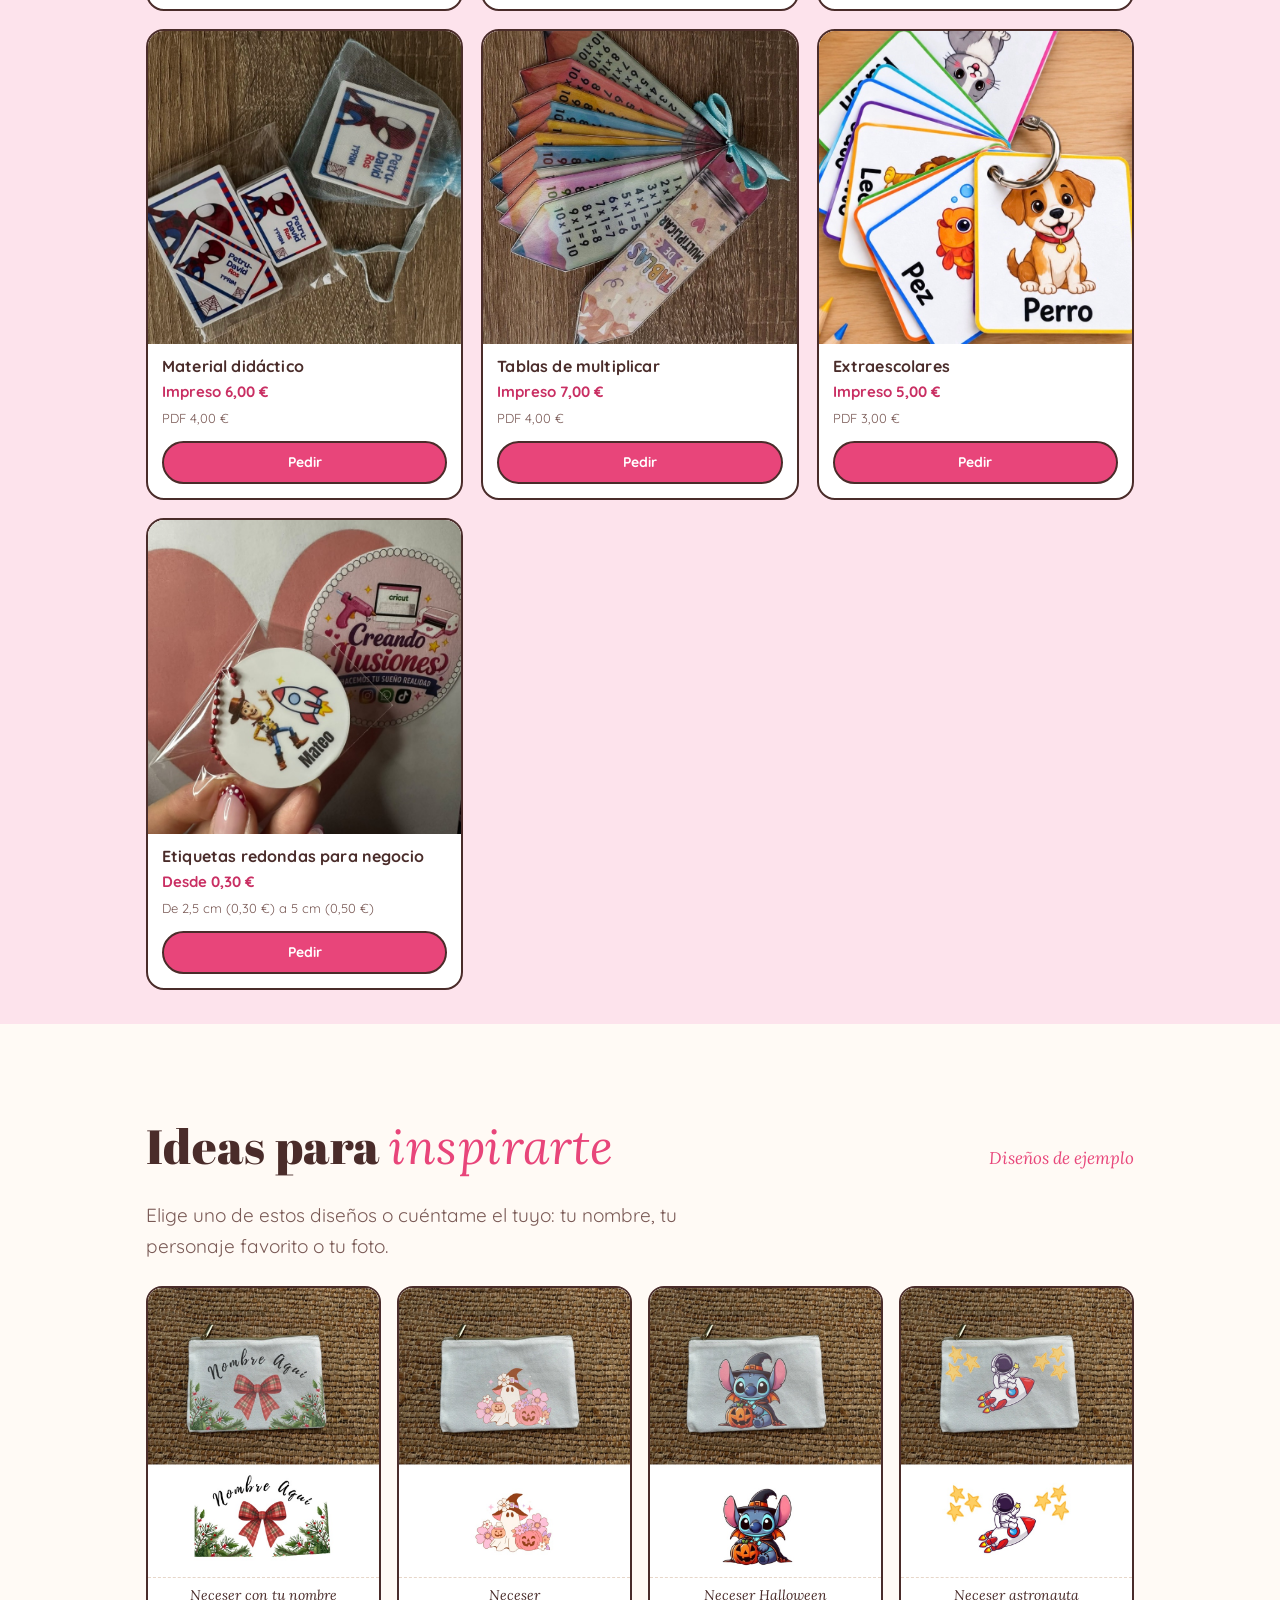
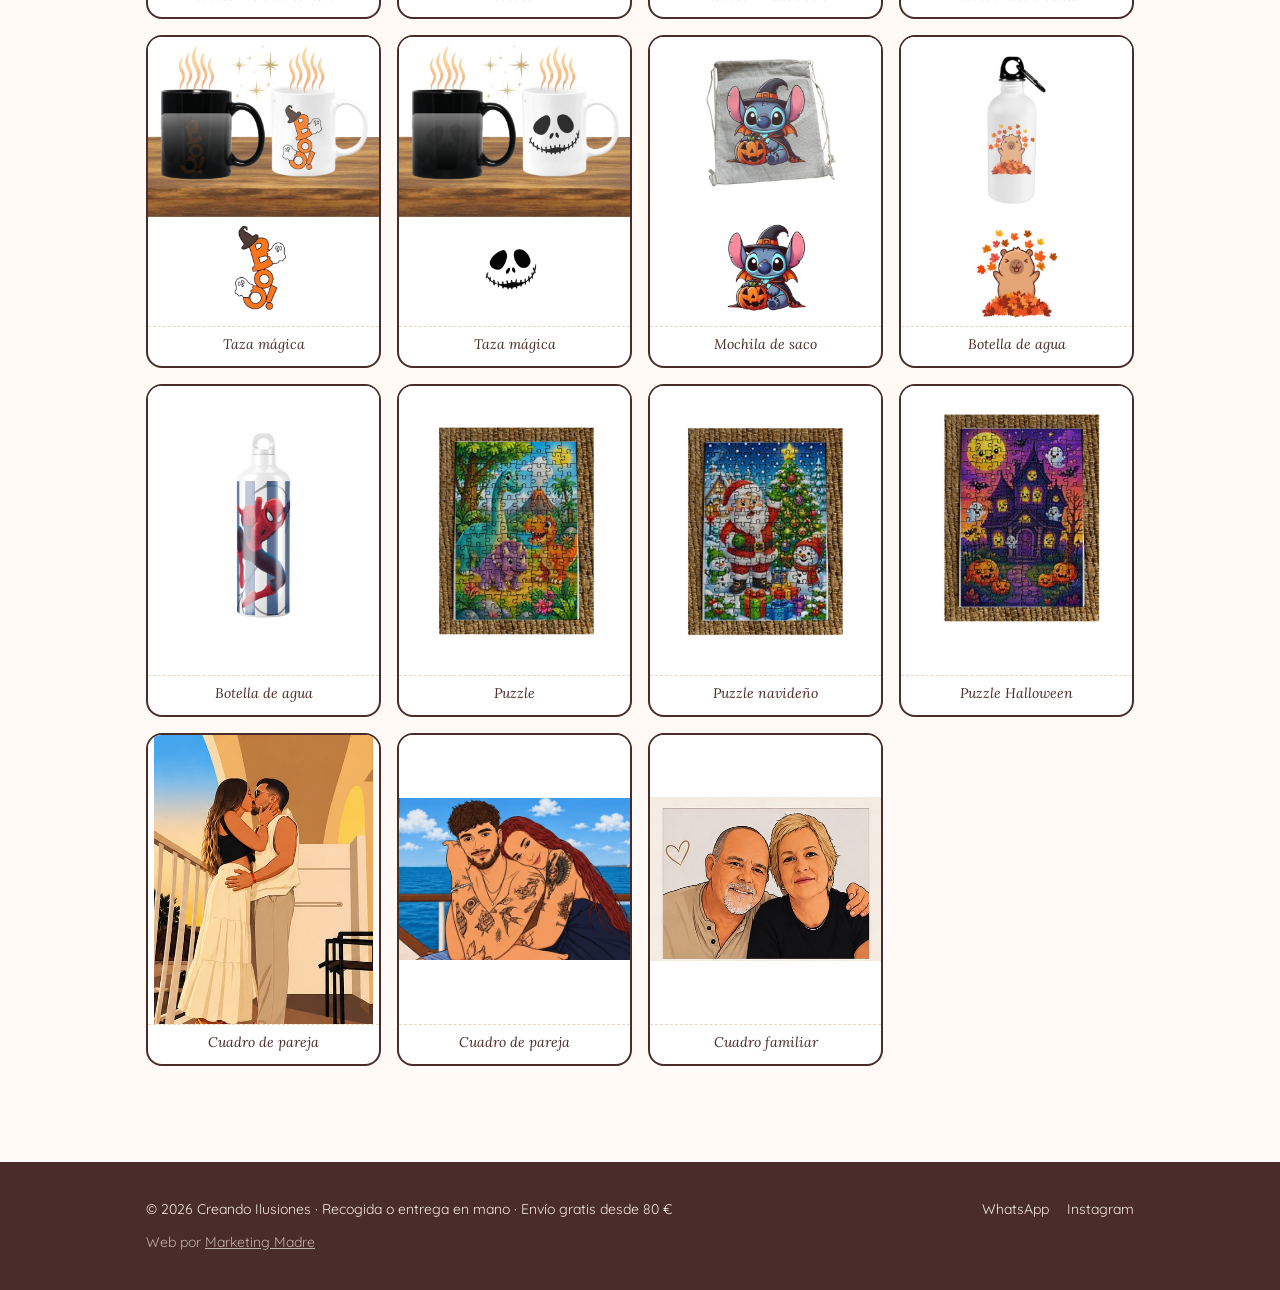
==== commit 4bb7af1e: "Packs de Navidad 35 € y 50 € en Temporada, promo en inicio, Bloc de notas 10 € y nuevo contenido del" ====
--- a/catalogo.html
+++ b/catalogo.html
@@ -12,7 +12,7 @@
   <link rel="preconnect" href="https://fonts.gstatic.com" crossorigin>
   <link href="https://fonts.googleapis.com/css2?family=Abril+Fatface&family=Lora:ital@1&family=Quicksand:wght@500;700&display=swap" rel="stylesheet">
   <link rel="icon" href="fotos/logo.png">
-  <link rel="stylesheet" href="styles.css?v=3">
+  <link rel="stylesheet" href="styles.css?v=4">
   <style>
     .cat-hero { padding-block: 40px 16px; text-align: center; }
     .cat-hero img.big-logo { width: 120px; height: 120px; border-radius: 50%; margin: 0 auto 14px; object-fit: cover; }
@@ -135,7 +135,15 @@
 // foto: nombre del archivo en /fotos (o "" si aún no hay foto)
 // fotos: (opcional) más fotos que se ven deslizando, después de la principal
 const CATALOGO = [
-  { id: "temporada", titulo: "Temporada", sub: "Bolas de Navidad", fondo: "bg-white", productos: [
+  { id: "temporada", titulo: "Temporada", sub: "Navidad", fondo: "bg-white", productos: [
+    { nombre: "Pack 3 piezas", foto: "pack3-oso.jpg", precio: "35,00 €", detalle: "Mochila de tela + estuche completo + libreta · Mismo diseño en todo · Con su nombre y el personaje que quiera · Envuelto para regalar", badge: "¡Nuevo!",
+      fotos: [
+        { src: "pack3-inside-out.jpg", alt: "Pack de mochila, estuche y libreta con diseño de Del Revés", label: "Idea de diseño" },
+      ] },
+    { nombre: "Pack 4 piezas con botella", foto: "pack4-oso.jpg", precio: "50,00 €", detalle: "Mochila de tela + estuche completo + libreta + botella de acero · Mismo diseño en todo · Con su nombre y el personaje que quiera · Envuelto para regalar", badge: "¡Nuevo!",
+      fotos: [
+        { src: "pack4-inside-out.jpg", alt: "Pack de mochila, estuche, libreta y botella con diseño de Del Revés", label: "Idea de diseño" },
+      ] },
     { nombre: "Bolas rellenables", foto: "bola-rellenable-foto.jpg", precio: "5,00 € – 7,50 €", detalle: "Grande 6,50 – 7,50 € · Pequeña 5,00 €" },
     { nombre: "Bola plana 7,62 cm", foto: "bola-plana.jpg", precio: "6,00 €", detalle: "Pequeña 5,00 – 5,50 €" },
     { nombre: "Bola plana de madera 10,2 cm", foto: "bola-madera.jpg", precio: "6,00 € – 6,50 €", detalle: "Pequeña 5,00 – 5,50 €" },
@@ -233,11 +241,15 @@
       ] },
   ]},
   { id: "colegio", titulo: "Etiquetas y colegio", sub: "Vuelta al cole", fondo: "bg-blush", productos: [
-    { nombre: "Estuche completo", foto: "estuche-inside-out.jpg", precio: "14,00 €", detalle: "Con rotuladores, lápices de colores, bolígrafos, reglas, goma y sacapuntas · Con tu nombre, personaje o diseño · Se personaliza la parte blanca", badge: "¡Nuevo!",
+    { nombre: "Estuche completo", foto: "estuche-inside-out.jpg", precio: "14,00 €", detalle: "Con rotuladores, lápices de colores, regla pequeña, goma y lápiz bicolor · Con tu nombre, personaje o diseño · Se personaliza la parte blanca", badge: "¡Nuevo!",
       fotos: [
         { src: "estuche-combo.jpg", alt: "Estuche con diseño de Del Revés y todo el material que incluye", label: "Todo incluido" },
         { src: "estuche-interior.jpg", alt: "Estuche abierto con reglas, transportador y rotuladores de colores", label: "Por dentro" },
         { src: "estuche-sin-diseno.jpg", alt: "Estuche negro sin personalizar, con la parte delantera blanca, y todo el material", label: "Sin personalizar" },
+      ] },
+    { nombre: "Bloc de notas", foto: "bloc-inside-out.jpg", precio: "10,00 €", detalle: "De espiral · Portada con tu nombre, personaje o diseño · A juego con el estuche", badge: "¡Nuevo!",
+      fotos: [
+        { src: "bloc-sin-diseno.jpg", alt: "Bloc de notas de espiral con la portada blanca sin personalizar", label: "Sin personalizar" },
       ] },
     { nombre: "Etiquetas para el cole", foto: "etiquetas.jpg", precio: "Desde 1,00 €", detalle: "Botella / tupper 2 € / u · Pack 25 + 8: 10,00 – 12,00 € · Folio agua 14,00 € · Folio plancha 18,00 €" },
     { nombre: "Material didáctico", foto: "material-didactico-nombres.jpg", precio: "Impreso 6,00 €", detalle: "PDF 4,00 €" },
--- a/styles.css
+++ b/styles.css
@@ -176,3 +176,19 @@
 .slider .dots button { width: 10px; height: 10px; padding: 0; border-radius: 50%; border: 2px solid var(--brown); background: #fff; cursor: pointer; }
 .slider .dots button[aria-current="true"] { background: var(--pink); }
 .slider .slide.contain img { object-fit: contain; background: #fff; }
+
+/* Promo banner (home) */
+section.promo { padding: 18px 0; background: var(--blush); border-bottom: 2px solid var(--brown); }
+.promo-inner { display: flex; align-items: center; gap: 20px; }
+.promo-inner img { width: 150px; aspect-ratio: 4 / 3; object-fit: cover; border-radius: 12px; border: 2px solid var(--brown); flex: none; }
+.promo .tag { margin-bottom: 6px; font-size: 11px; padding: 3px 12px; }
+.promo h2 { font-size: clamp(22px, 3vw, 30px); }
+.promo p { font-size: 15px; color: var(--muted); }
+.promo p strong { color: var(--pink-dark); }
+.promo .btn { margin-left: auto; white-space: nowrap; padding: 10px 22px; }
+@media (max-width: 640px) {
+  .promo-inner { flex-wrap: wrap; gap: 12px 14px; }
+  .promo-inner img { width: 96px; }
+  .promo-inner > div { flex: 1 1 0; min-width: 0; }
+  .promo .btn { margin-left: 0; width: 100%; text-align: center; }
+}
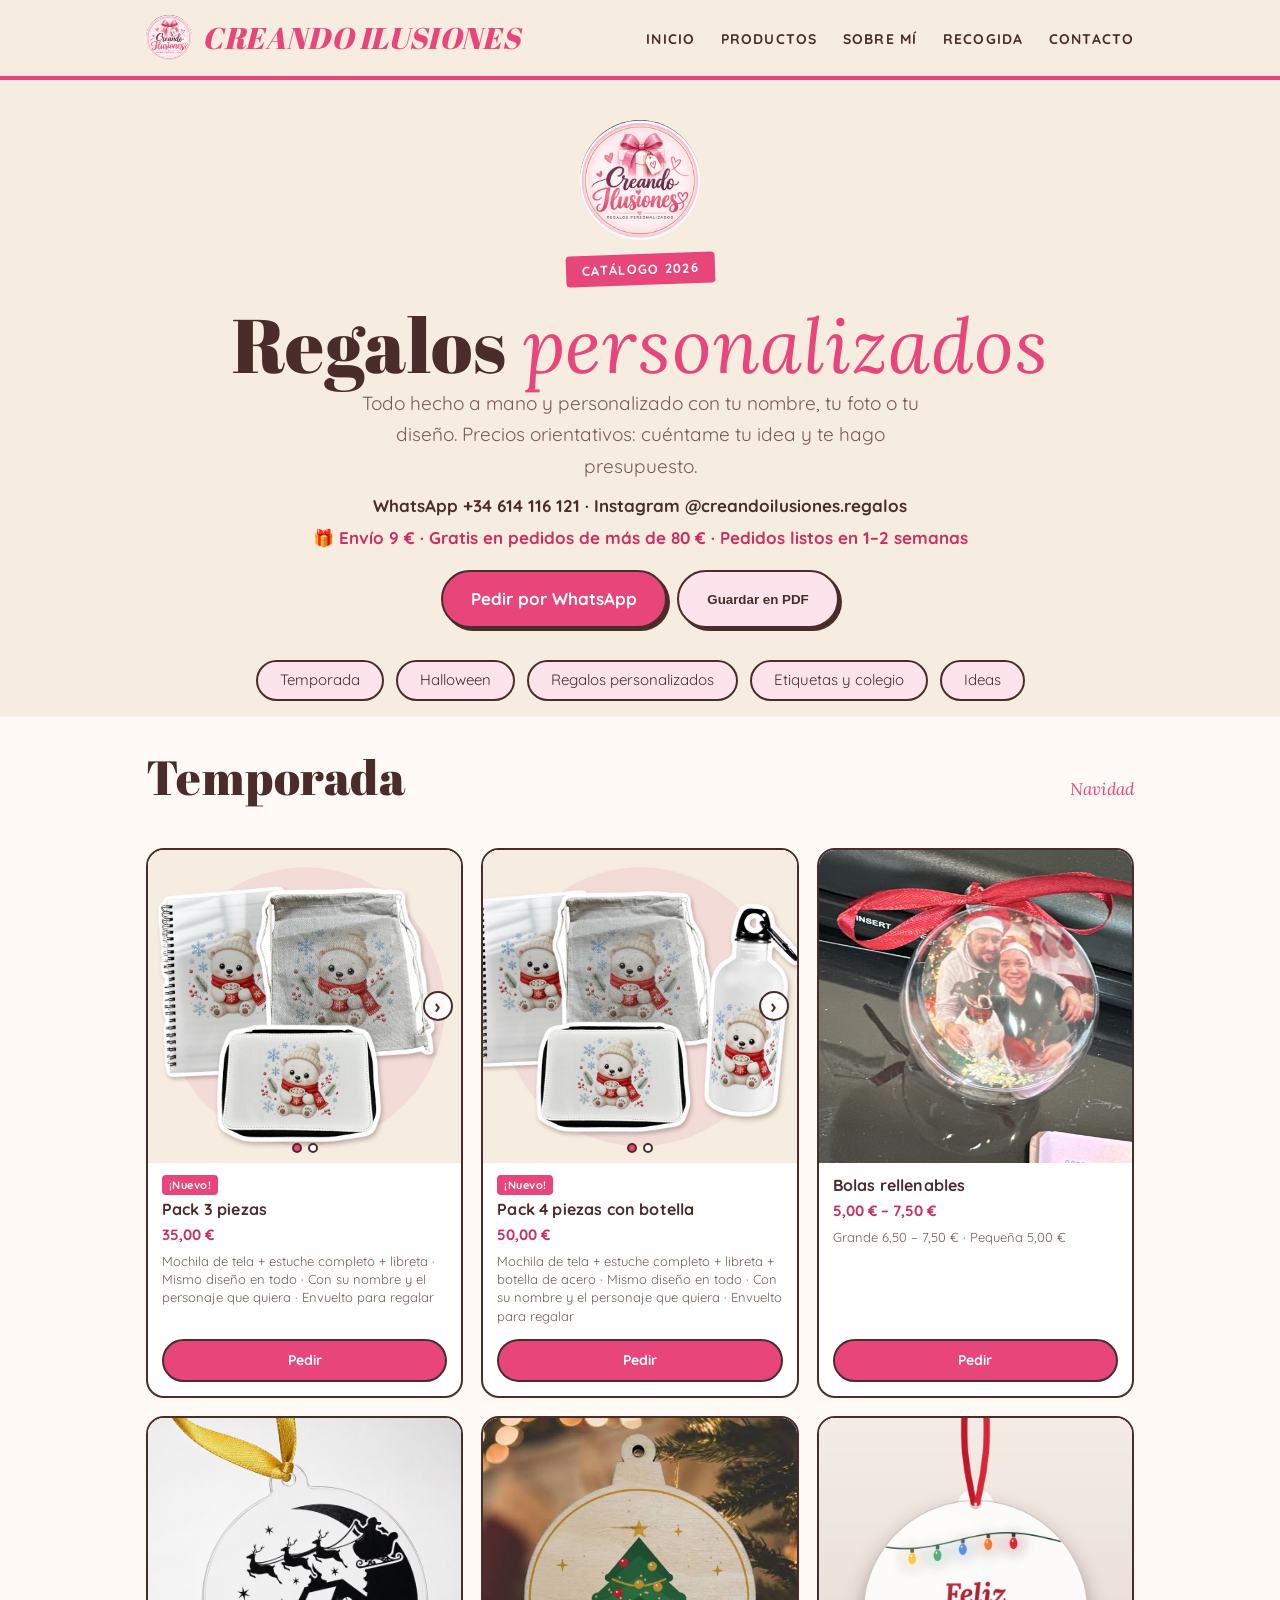
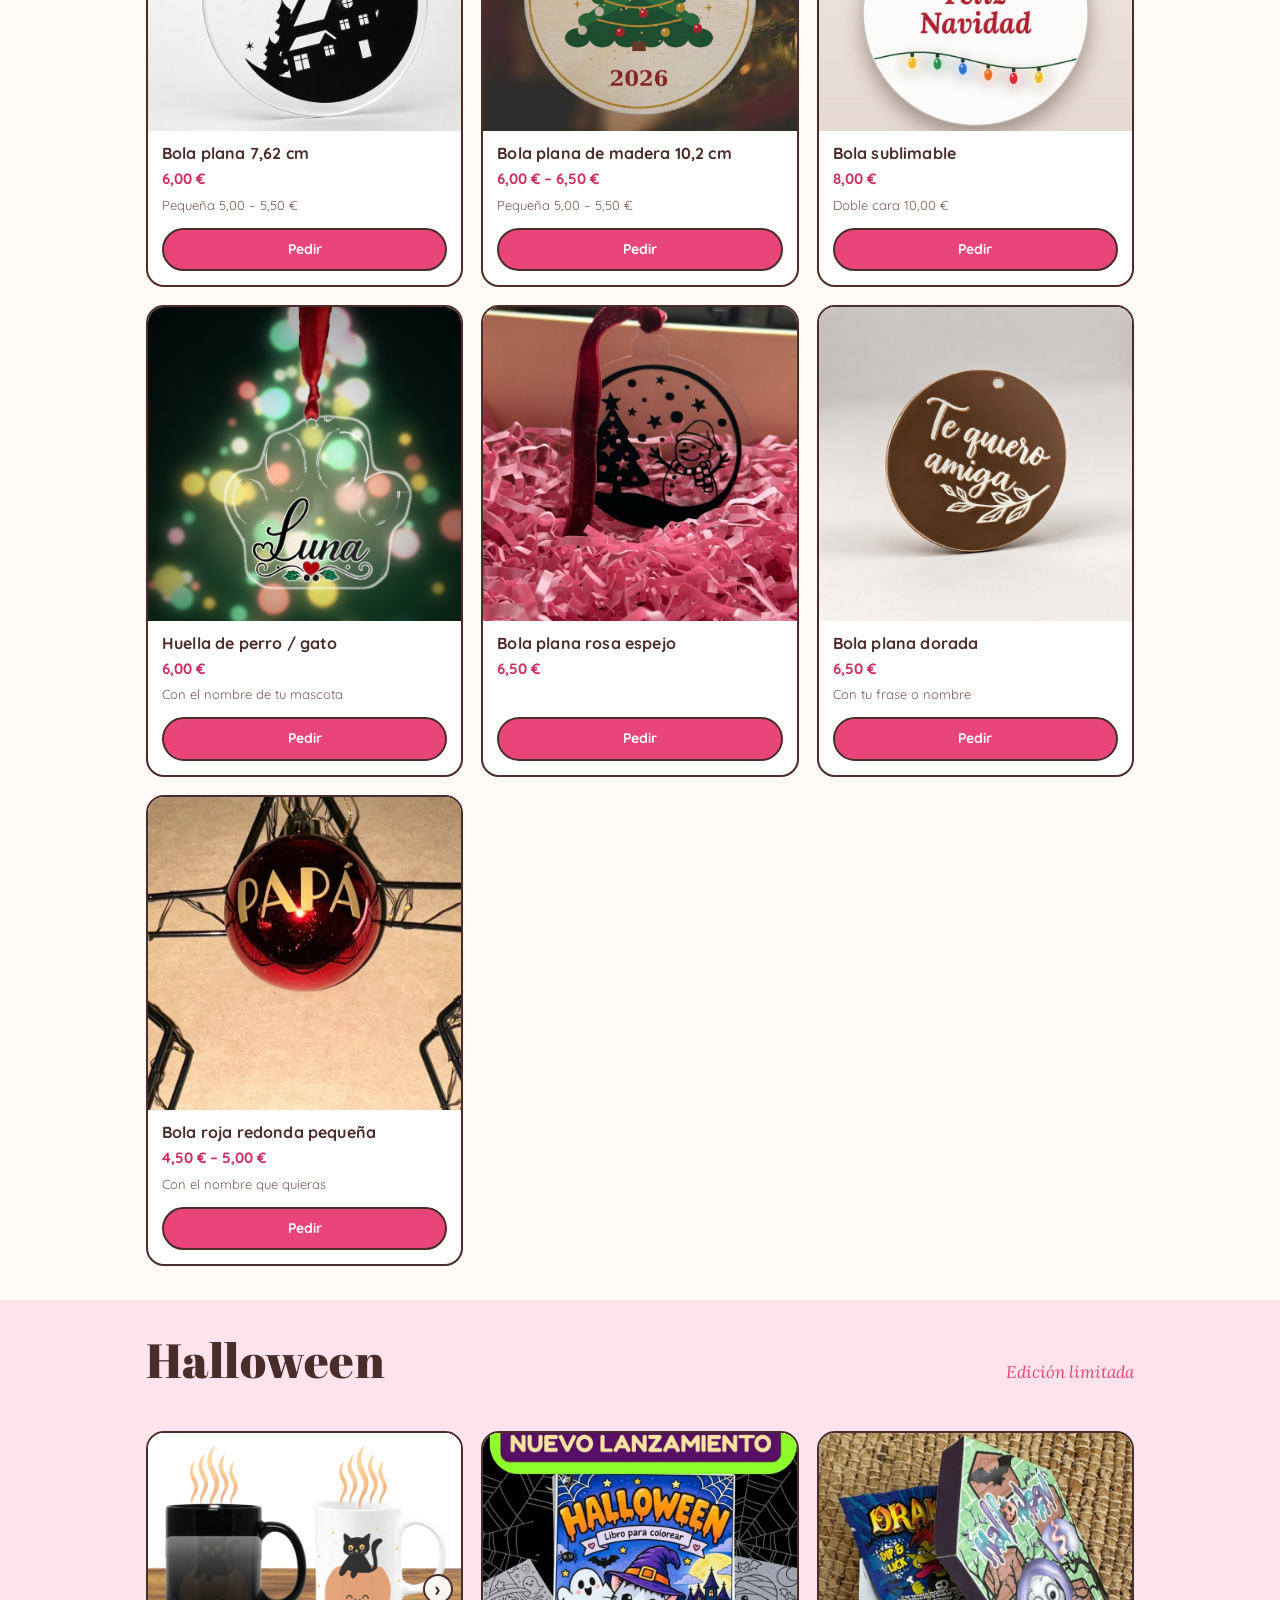
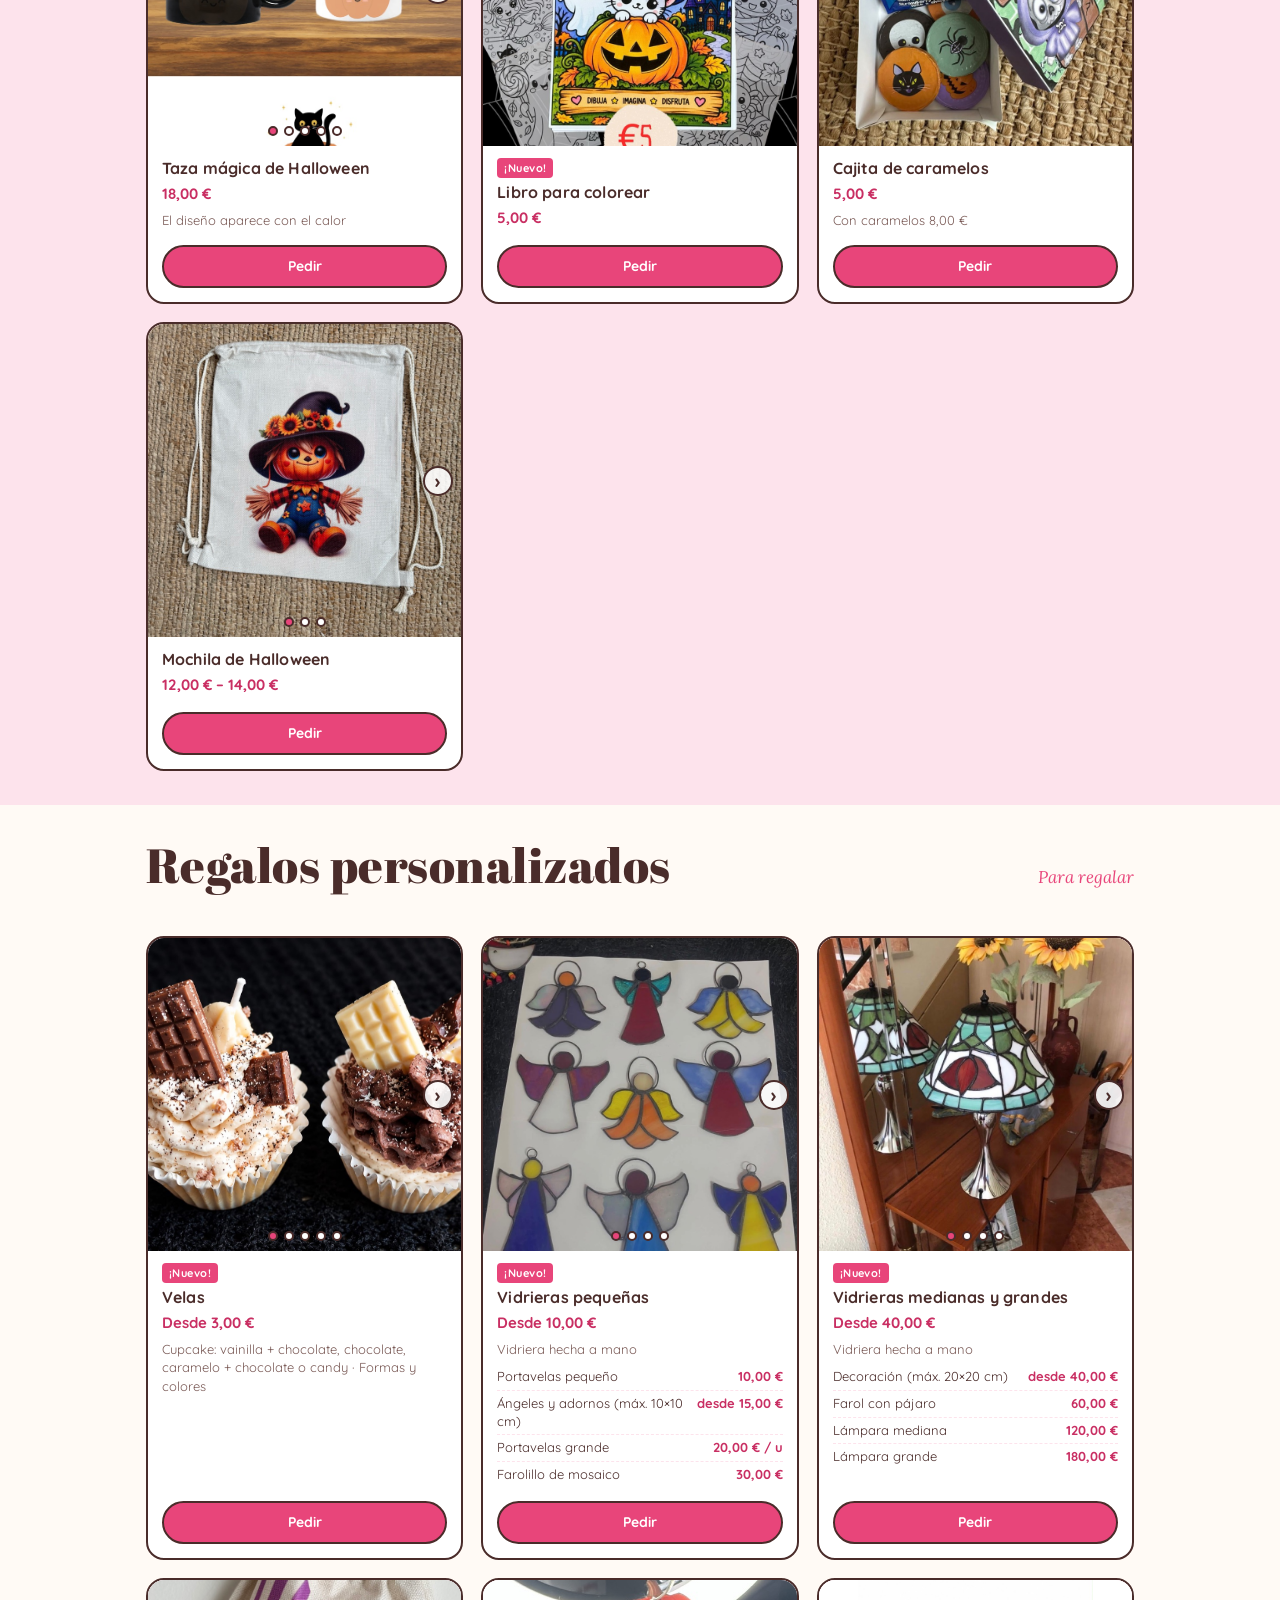
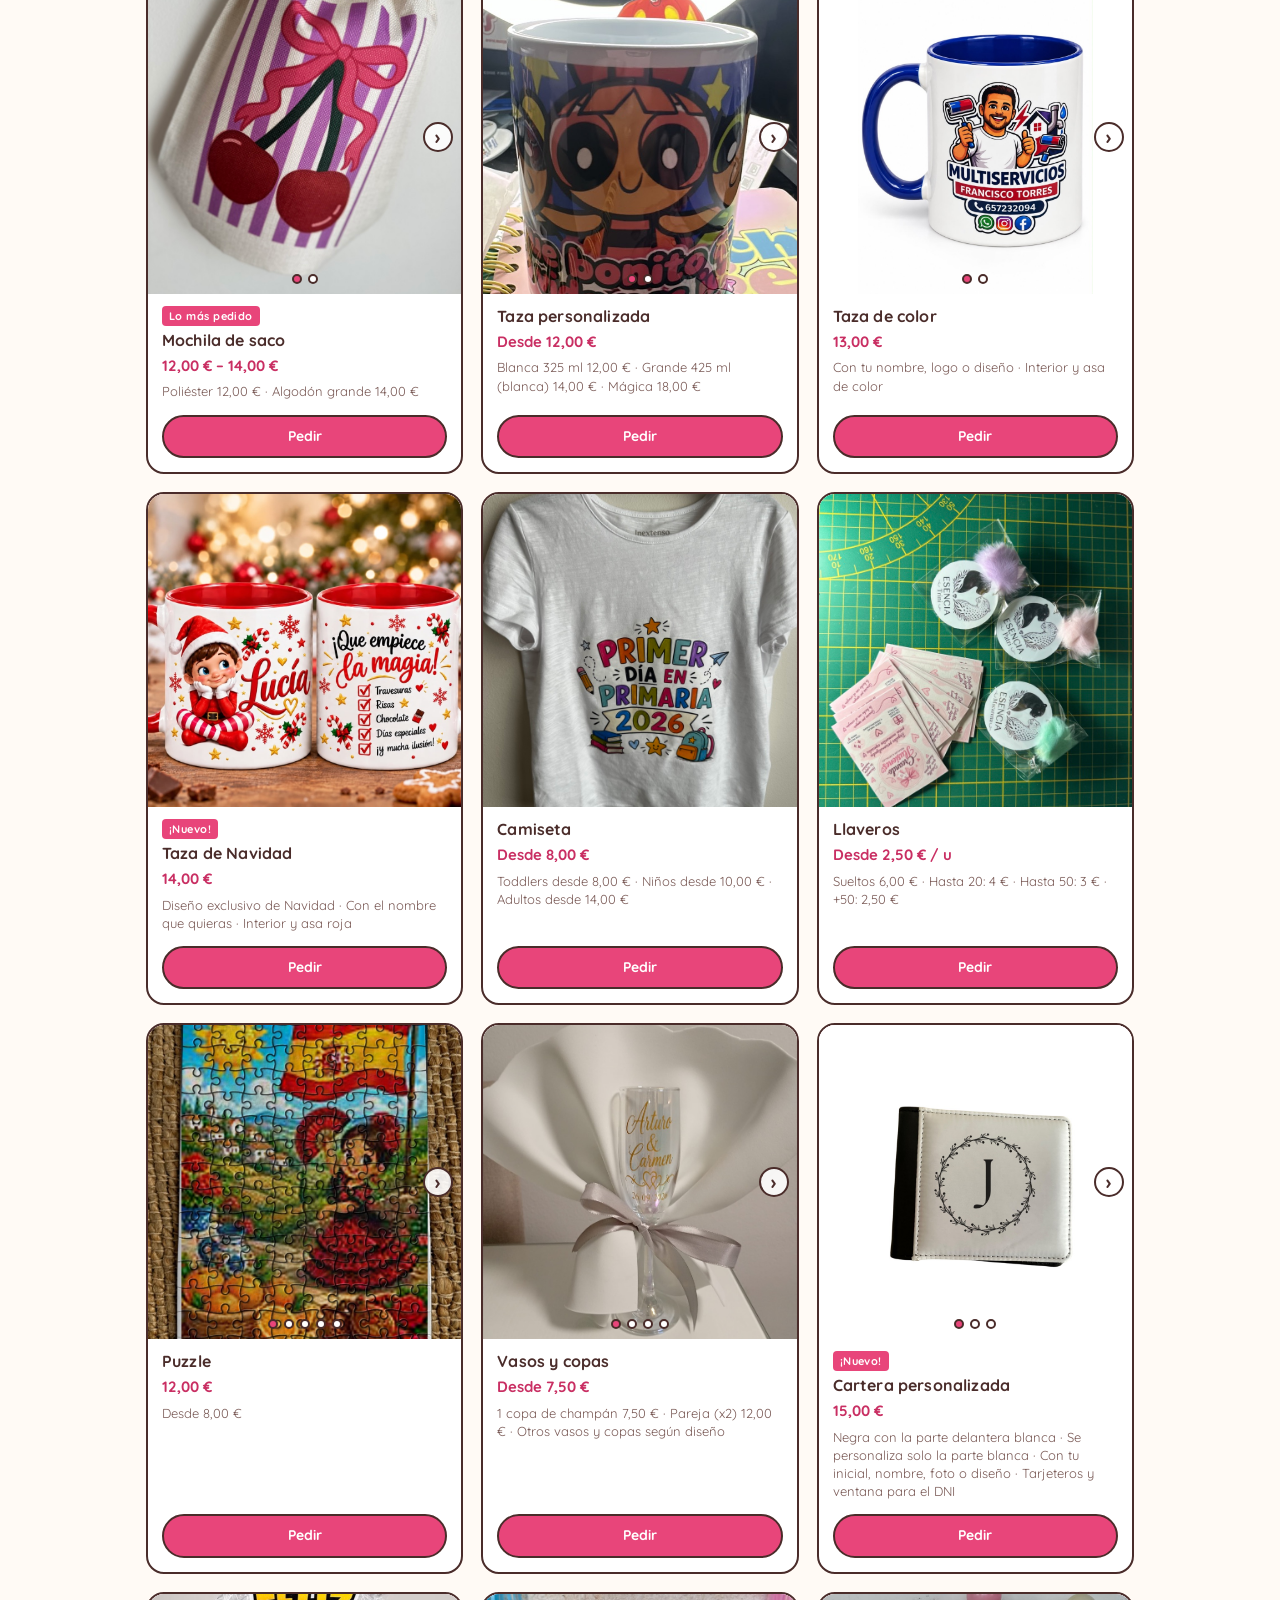
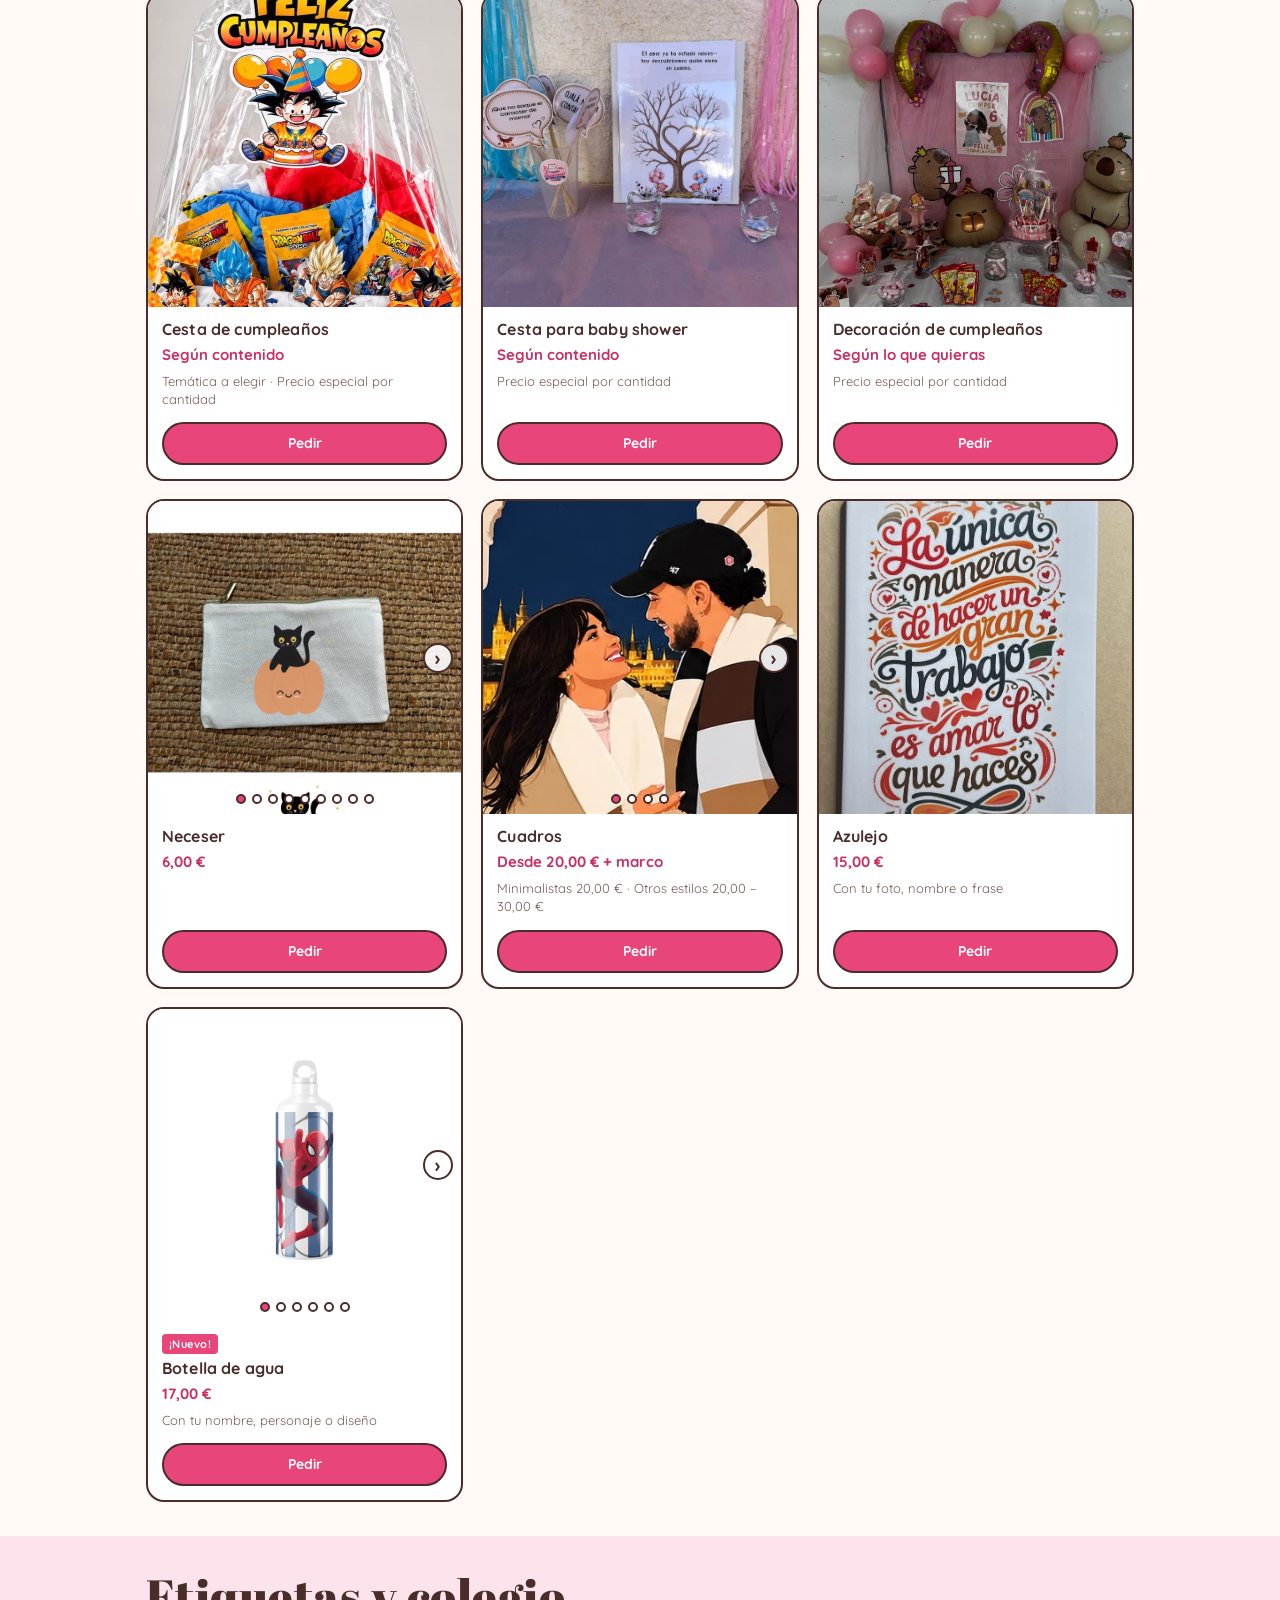
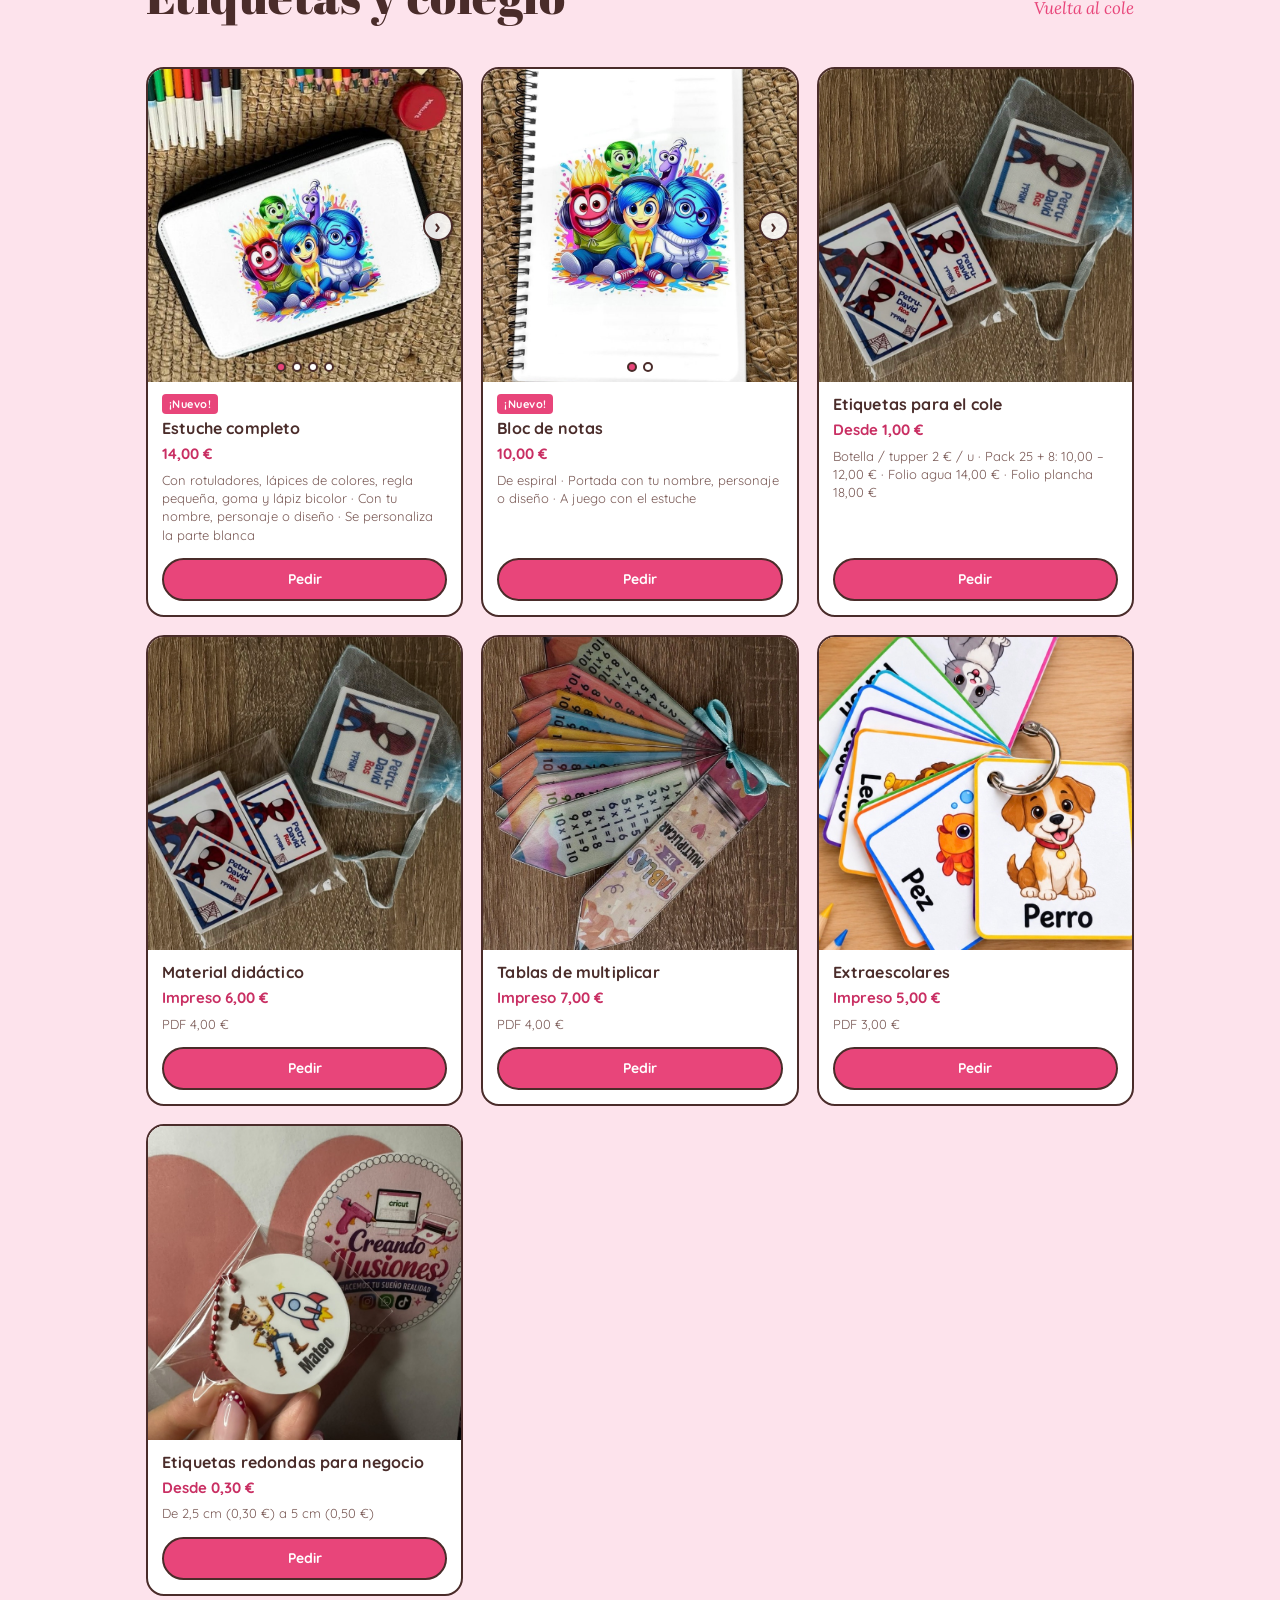
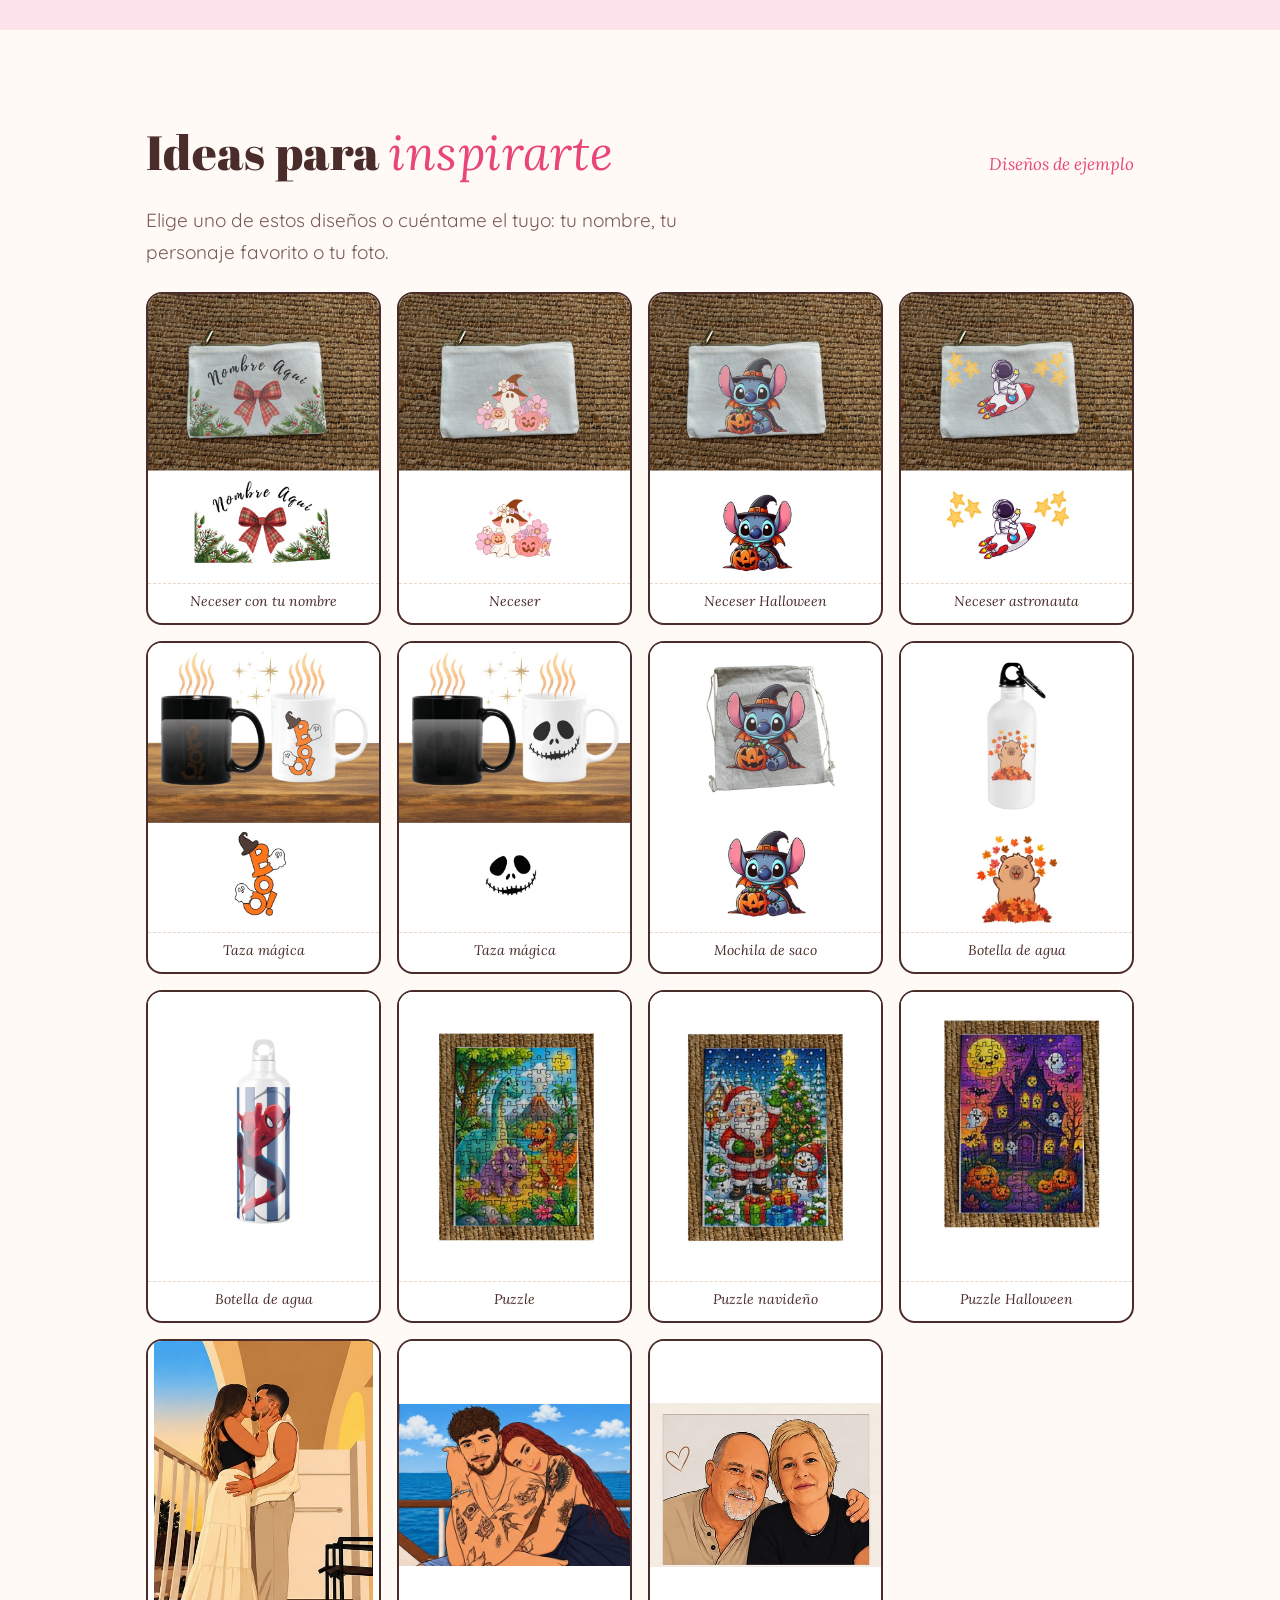
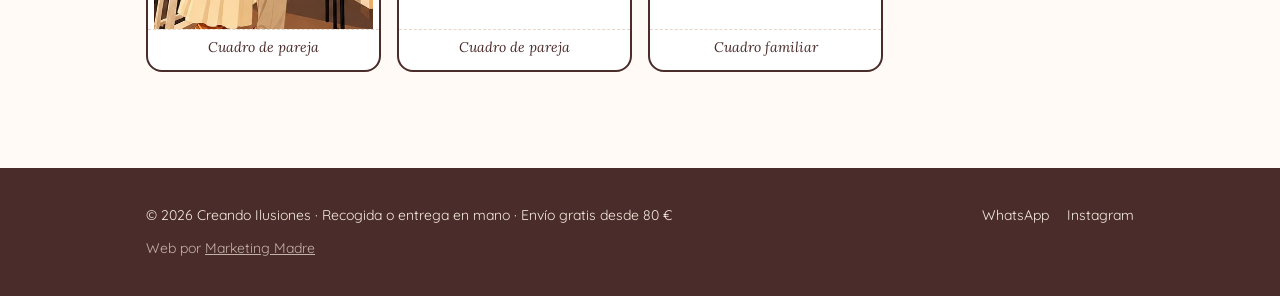
==== commit 969d6e4d: "Vidrieras hechas a mano: pequeñas desde 10 € y medianas/grandes desde 40 €, con precios en lista Co-" ====
--- a/catalogo.html
+++ b/catalogo.html
@@ -12,7 +12,7 @@
   <link rel="preconnect" href="https://fonts.gstatic.com" crossorigin>
   <link href="https://fonts.googleapis.com/css2?family=Abril+Fatface&family=Lora:ital@1&family=Quicksand:wght@500;700&display=swap" rel="stylesheet">
   <link rel="icon" href="fotos/logo.png">
-  <link rel="stylesheet" href="styles.css?v=4">
+  <link rel="stylesheet" href="styles.css?v=5">
   <style>
     .cat-hero { padding-block: 40px 16px; text-align: center; }
     .cat-hero img.big-logo { width: 120px; height: 120px; border-radius: 50%; margin: 0 auto 14px; object-fit: cover; }
@@ -34,6 +34,10 @@
     .item h3 { font-family: var(--sans); font-weight: 700; font-size: 16px; line-height: 1.25; }
     .item .price { color: var(--pink-dark); font-weight: 700; font-size: 15px; }
     .item .detail { color: var(--muted); font-size: 13px; line-height: 1.4; }
+    .item .lista { list-style: none; margin: 2px 0 0; padding: 0; font-size: 13px; line-height: 1.35; color: var(--brown); }
+    .item .lista li { display: flex; justify-content: space-between; gap: 10px; padding: 4px 0; border-bottom: 1px dashed var(--blush); }
+    .item .lista li:last-child { border-bottom: 0; }
+    .item .lista b { white-space: nowrap; color: var(--pink-dark); }
     .item .badge { align-self: flex-start; background: var(--pink); color: #fff; font-size: 11px; font-weight: 700; border-radius: 4px; padding: 1px 7px; letter-spacing: 0.04em; }
     .item .order { margin-top: auto; padding-top: 10px; }
     .item .order a { display: block; text-align: center; background: var(--pink); color: #fff; text-decoration: none; font-weight: 700; font-size: 14px; border-radius: 999px; padding: 8px 10px; border: 2px solid var(--brown); }
@@ -177,6 +181,20 @@
         { src: "velas-formas.jpg", alt: "Velas con forma de pluma, geométrica y flor" },
         { src: "vela-lila.jpg", alt: "Vela lila en espiral en la mano" },
       ] },
+    { nombre: "Vidrieras pequeñas", foto: "vidriera-angeles.jpg", precio: "Desde 10,00 €", detalle: "Vidriera hecha a mano",
+      lista: [["Portavelas pequeño", "10,00 €"], ["Ángeles y adornos (máx. 10×10 cm)", "desde 15,00 €"], ["Portavelas grande", "20,00 € / u"], ["Farolillo de mosaico", "30,00 €"]], badge: "¡Nuevo!",
+      fotos: [
+        { src: "vidriera-portavelas-pequeno.jpg", alt: "Portavelas de vidriera con forma de flor de loto para vela pequeña", label: "Portavelas pequeño" },
+        { src: "vidriera-portavelas-grande.jpg", alt: "Portavelas de vidriera rojos con forma de flor de loto, uno con vela grande", label: "Portavelas grande" },
+        { src: "vidriera-farolillos-mosaico.jpg", alt: "Dos farolillos blancos con mosaico de vidrio de colores", label: "Farolillo de mosaico" },
+      ] },
+    { nombre: "Vidrieras medianas y grandes", foto: "vidriera-lampara-grande.jpg", precio: "Desde 40,00 €", detalle: "Vidriera hecha a mano",
+      lista: [["Decoración (máx. 20×20 cm)", "desde 40,00 €"], ["Farol con pájaro", "60,00 €"], ["Lámpara mediana", "120,00 €"], ["Lámpara grande", "180,00 €"]], badge: "¡Nuevo!",
+      fotos: [
+        { src: "vidriera-lamparas-medianas.jpg", alt: "Dos lámparas de vidriera azules con margaritas, encendidas", label: "Lámpara mediana" },
+        { src: "vidriera-farol-pajaro.jpg", alt: "Farol blanco con una vidriera de un pájaro entre flores", label: "Farol con pájaro" },
+        { src: "vidriera-decoracion.jpg", alt: "Decoraciones de vidriera: un fantasma en una ventana y figuras colgantes", label: "Decoración" },
+      ] },
     { nombre: "Mochila de saco", foto: "mochila-cerezas.jpg", precio: "12,00 € – 14,00 €", detalle: "Poliéster 12,00 € · Algodón grande 14,00 €", badge: "Lo más pedido",
       fotos: [
         { src: "mockups/m-18.jpg", alt: "Mochila de saco Iron Man", pos: "top", label: "Idea de diseño" },
@@ -286,6 +304,7 @@
           "<h3>" + esc(p.nombre) + "</h3>" +
           '<p class="price">' + esc(p.precio) + "</p>" +
           (p.detalle ? '<p class="detail">' + esc(p.detalle) + "</p>" : "") +
+          (p.lista ? '<ul class="lista">' + p.lista.map(function (l) { return "<li><span>" + esc(l[0]) + "</span><b>" + esc(l[1]) + "</b></li>"; }).join("") + "</ul>" : "") +
           '<div class="order"><a href="' + wa(p.nombre) + '" target="_blank" rel="noopener">Pedir</a></div>' +
         "</div>" +
       "</article>"
--- a/styles.css
+++ b/styles.css
@@ -101,6 +101,11 @@
 .product h3 { font-family: var(--sans); font-weight: 700; font-size: 18px; }
 .product .price { font-weight: 700; color: var(--pink-dark); }
 .product ul { list-style: none; font-size: 14px; color: var(--muted); margin-top: 4px; }
+.product .hecho { font-size: 14px; color: var(--muted); margin-top: 2px; }
+.product ul.lista { color: var(--brown); }
+.product .lista li { display: flex; justify-content: space-between; gap: 10px; padding: 5px 0; border-bottom: 1px dashed #f3b9cc; }
+.product .lista li:last-child { border-bottom: 0; }
+.product .lista b { white-space: nowrap; color: var(--pink-dark); }
 
 .cat-head { display: flex; align-items: baseline; justify-content: space-between; flex-wrap: wrap; gap: 10px; margin-bottom: 26px; }
 .note { font-size: 14px; color: var(--muted); margin-top: 22px; }
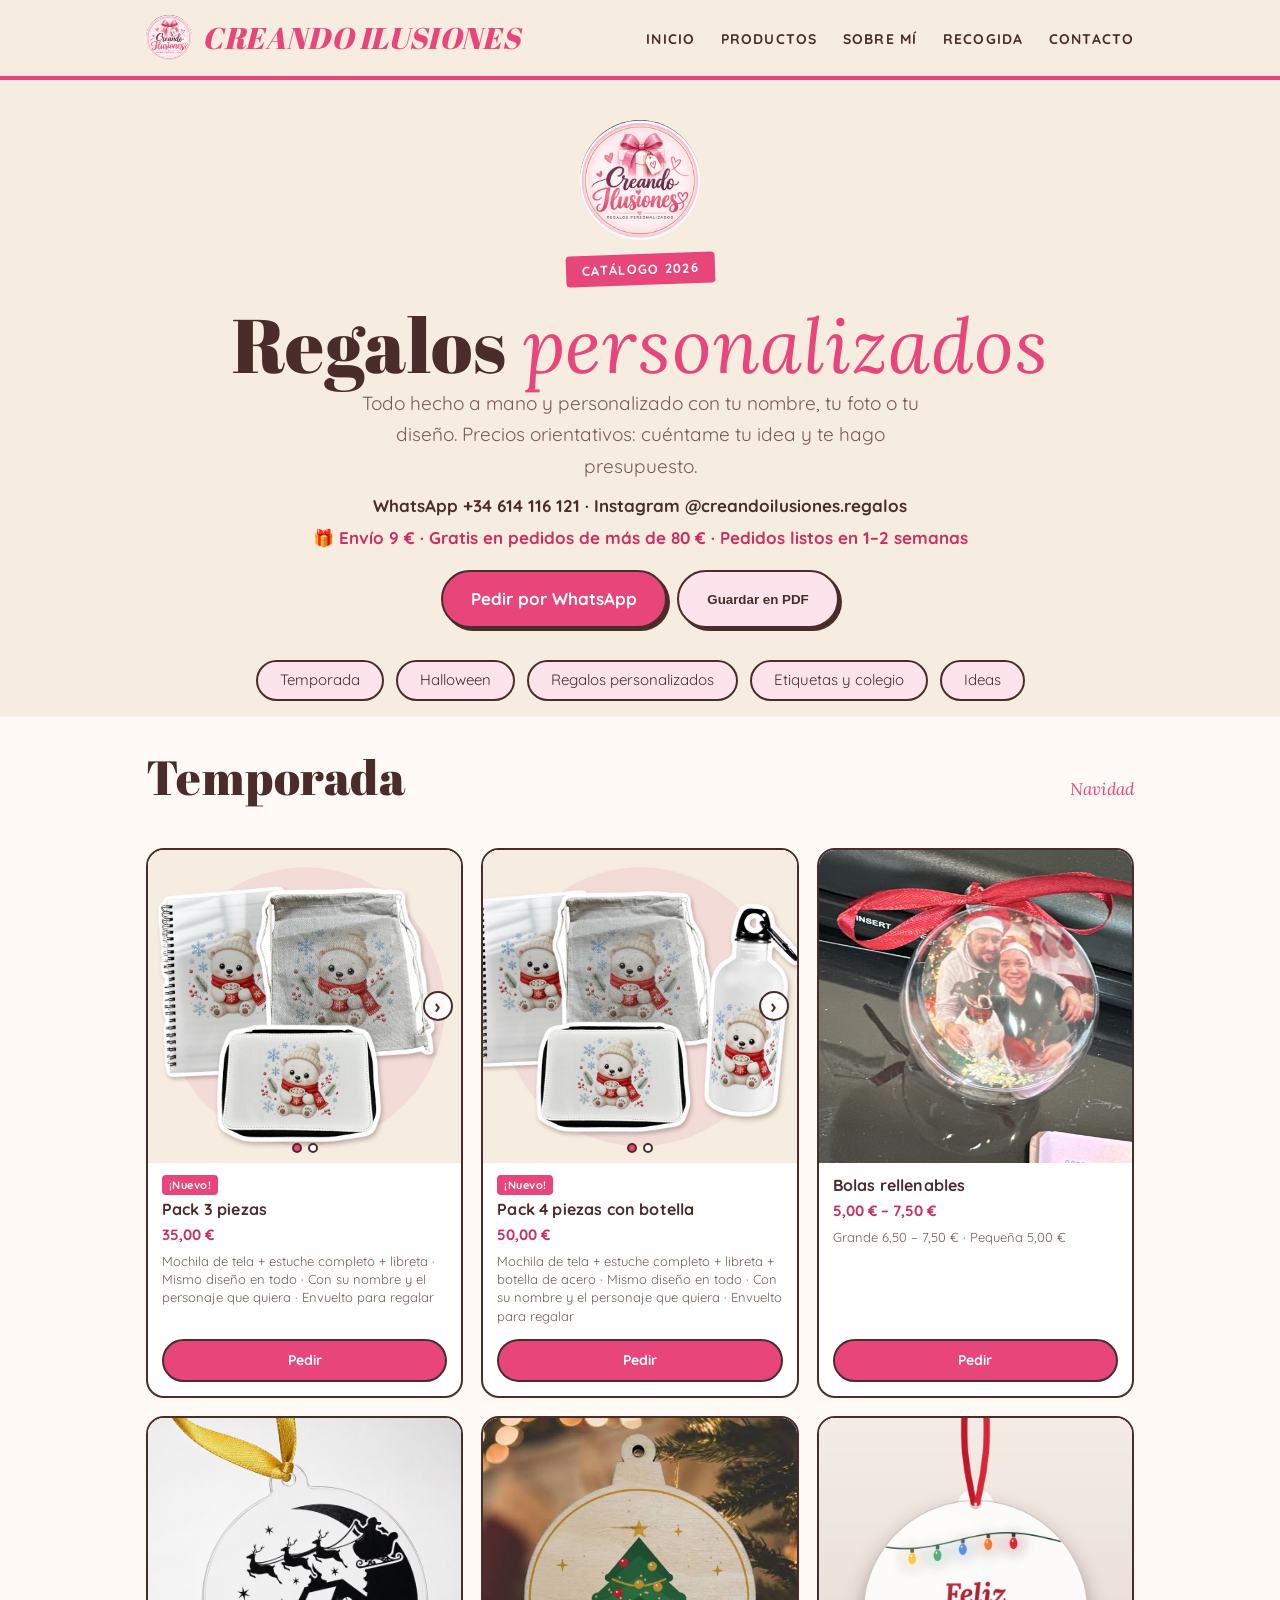
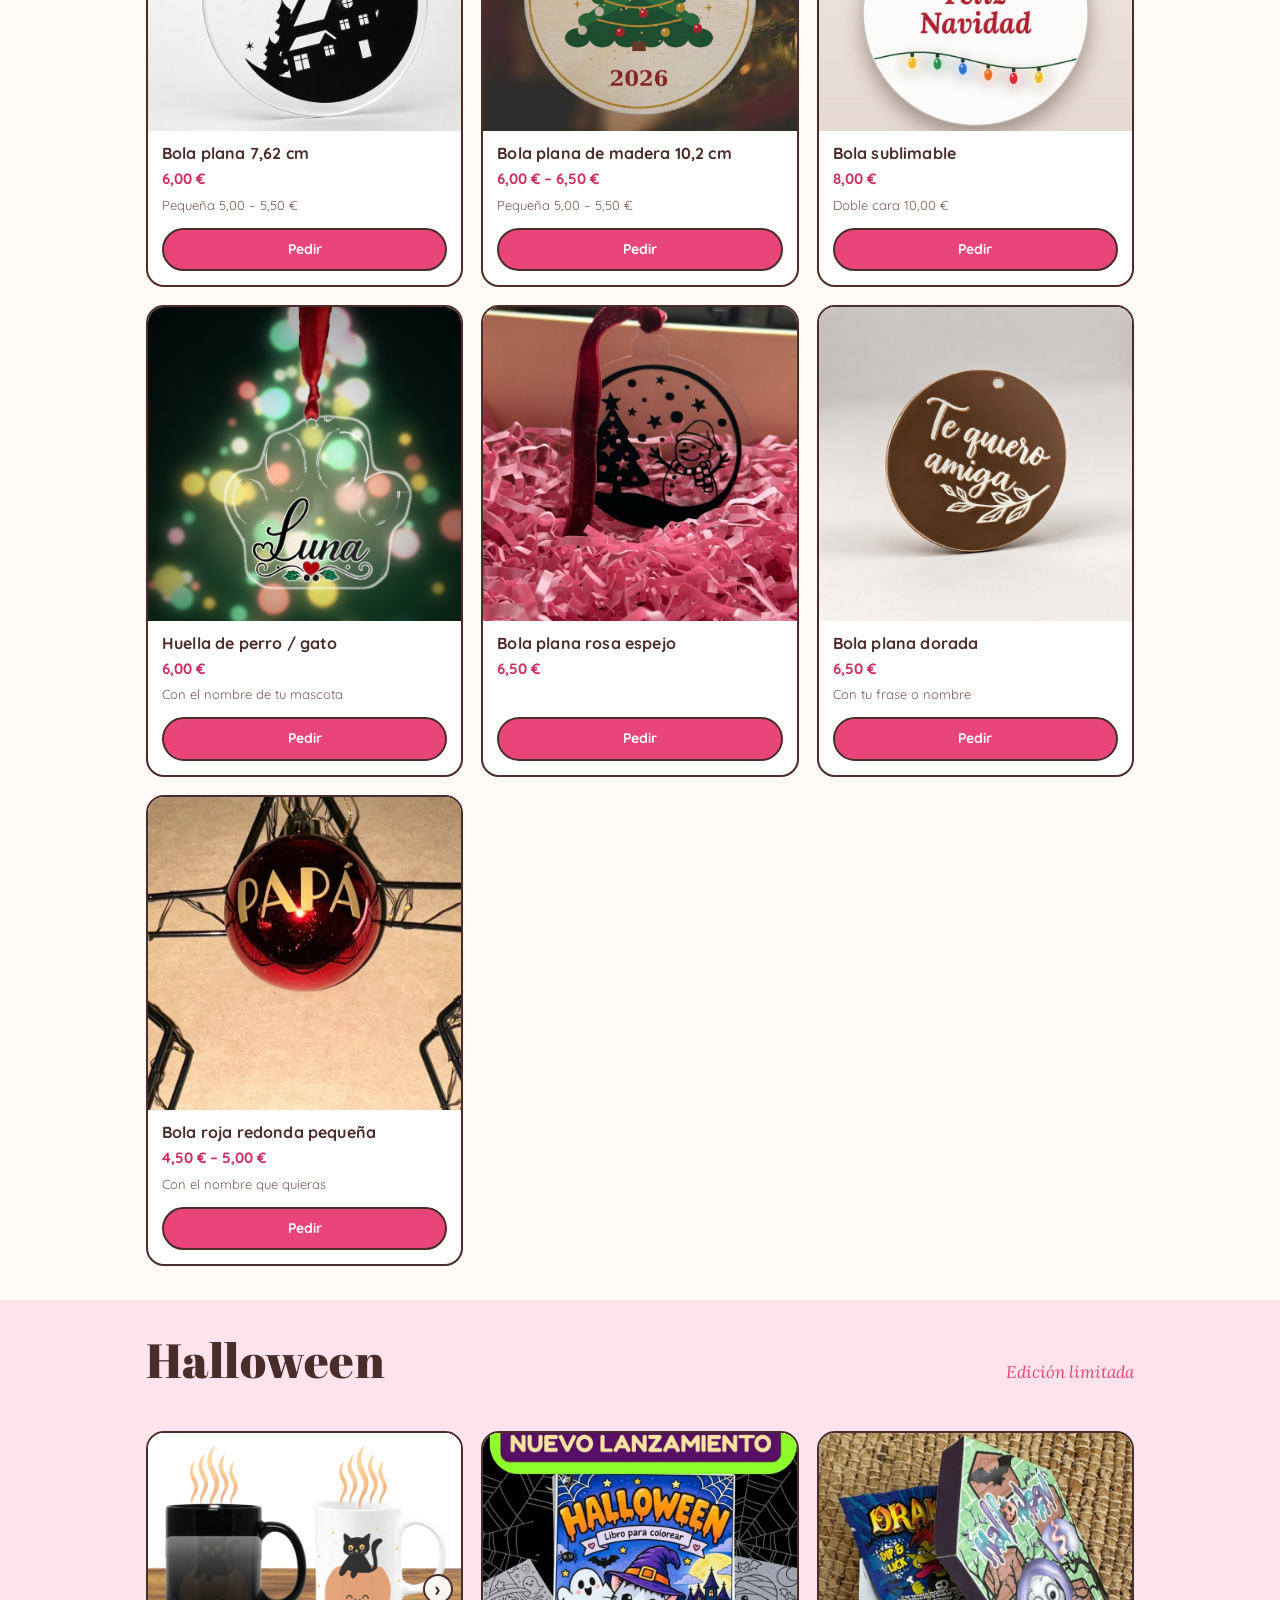
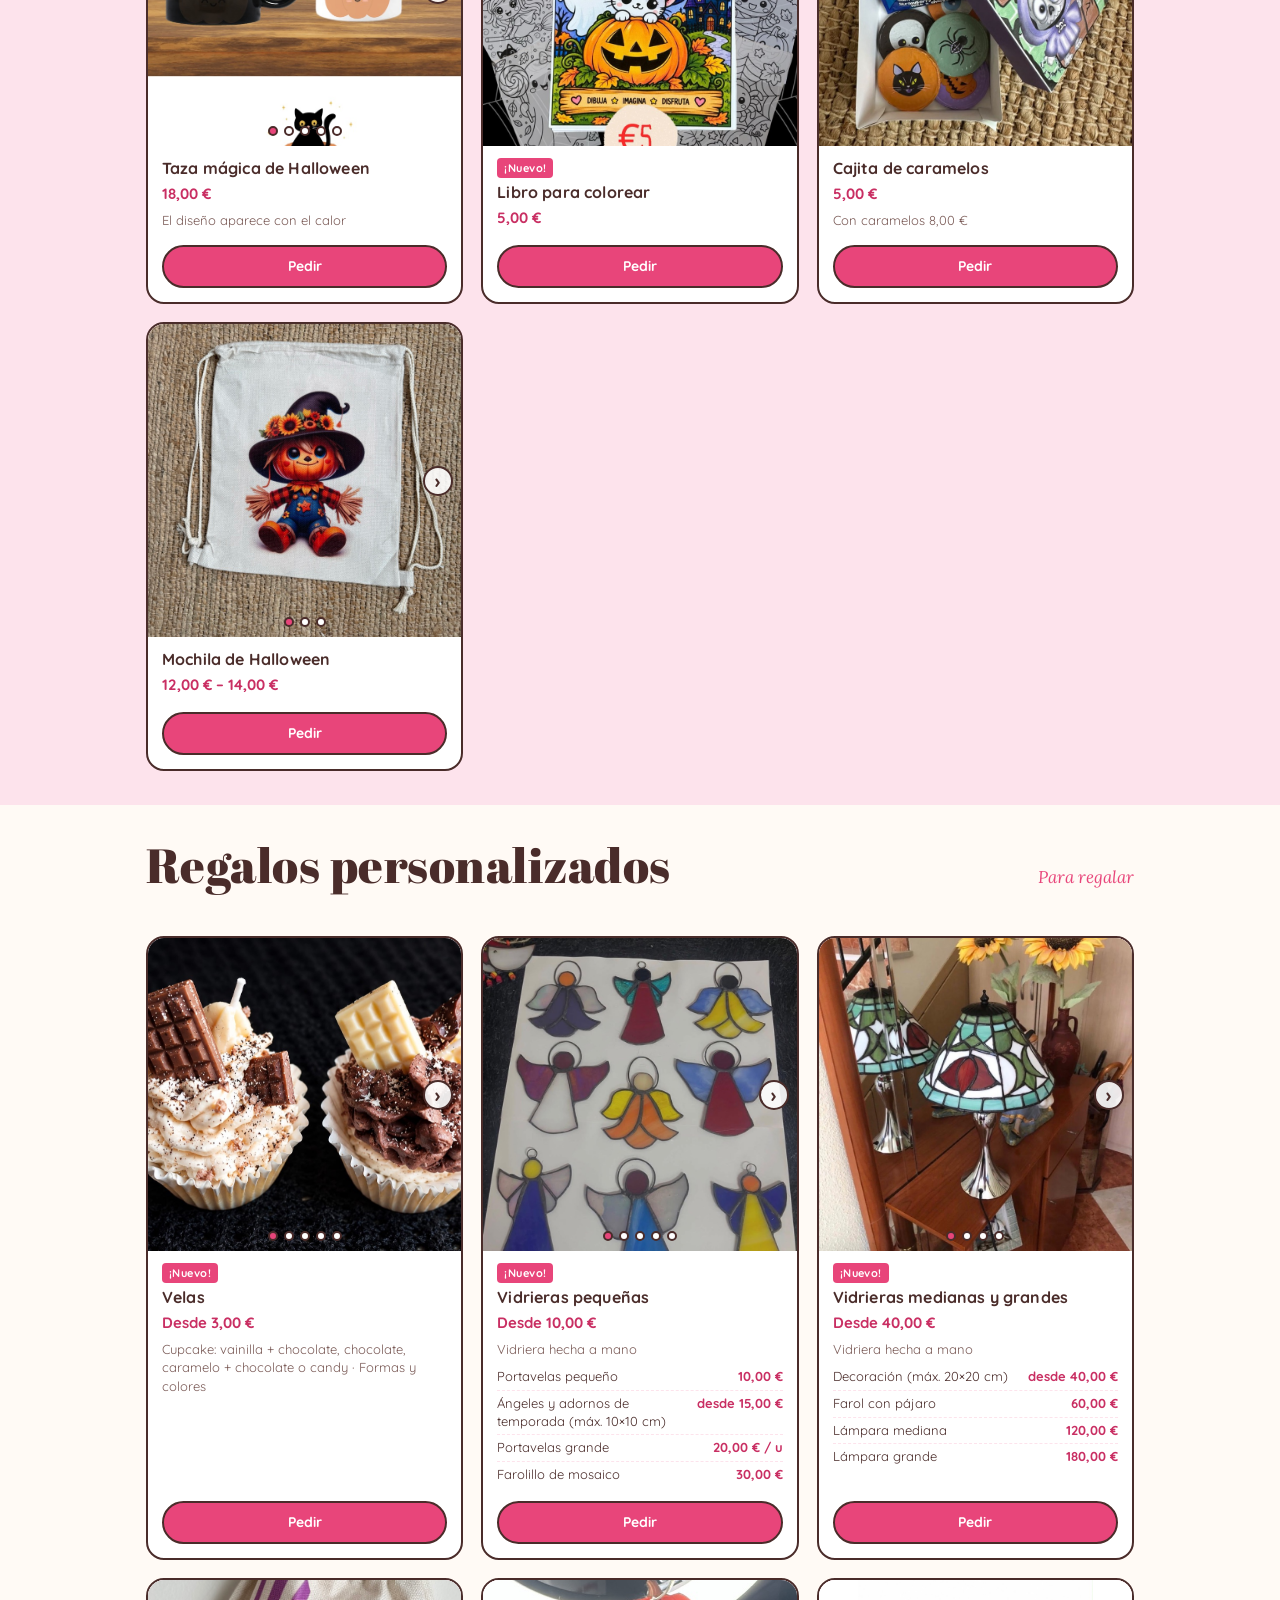
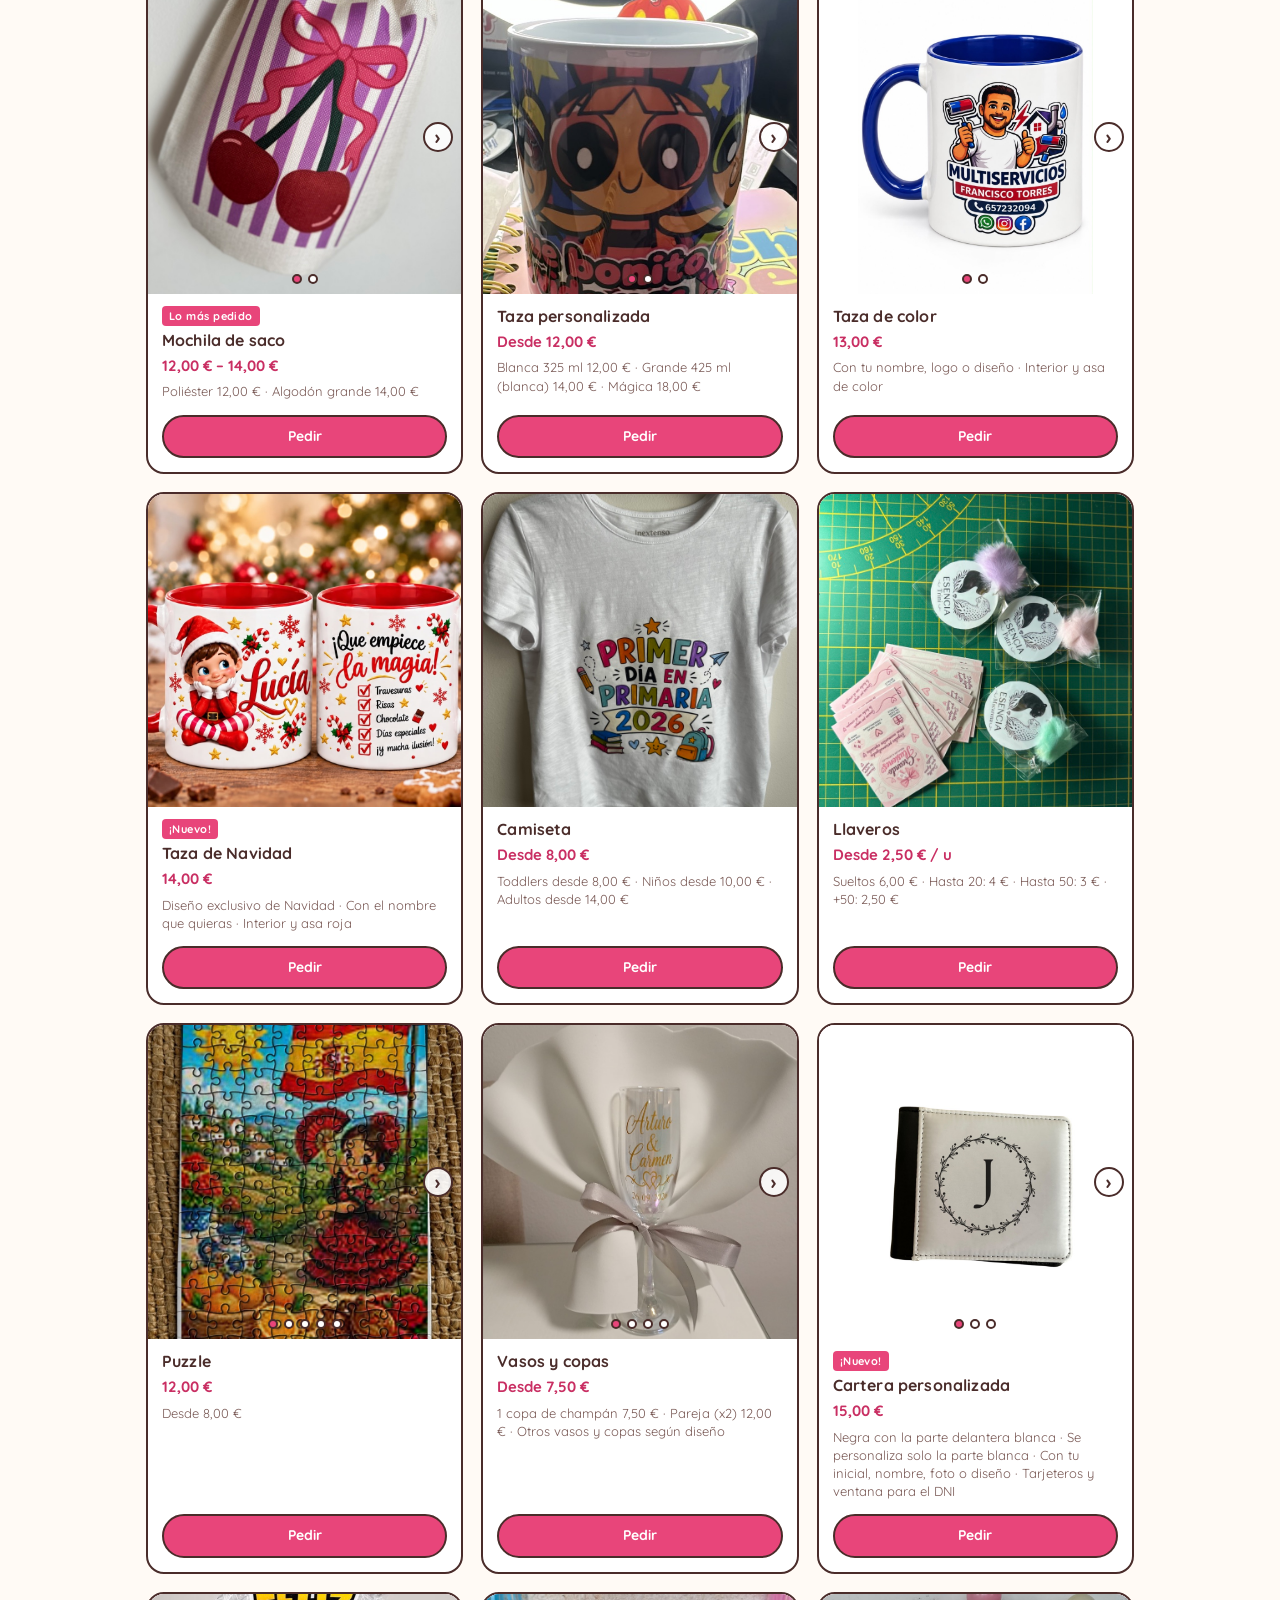
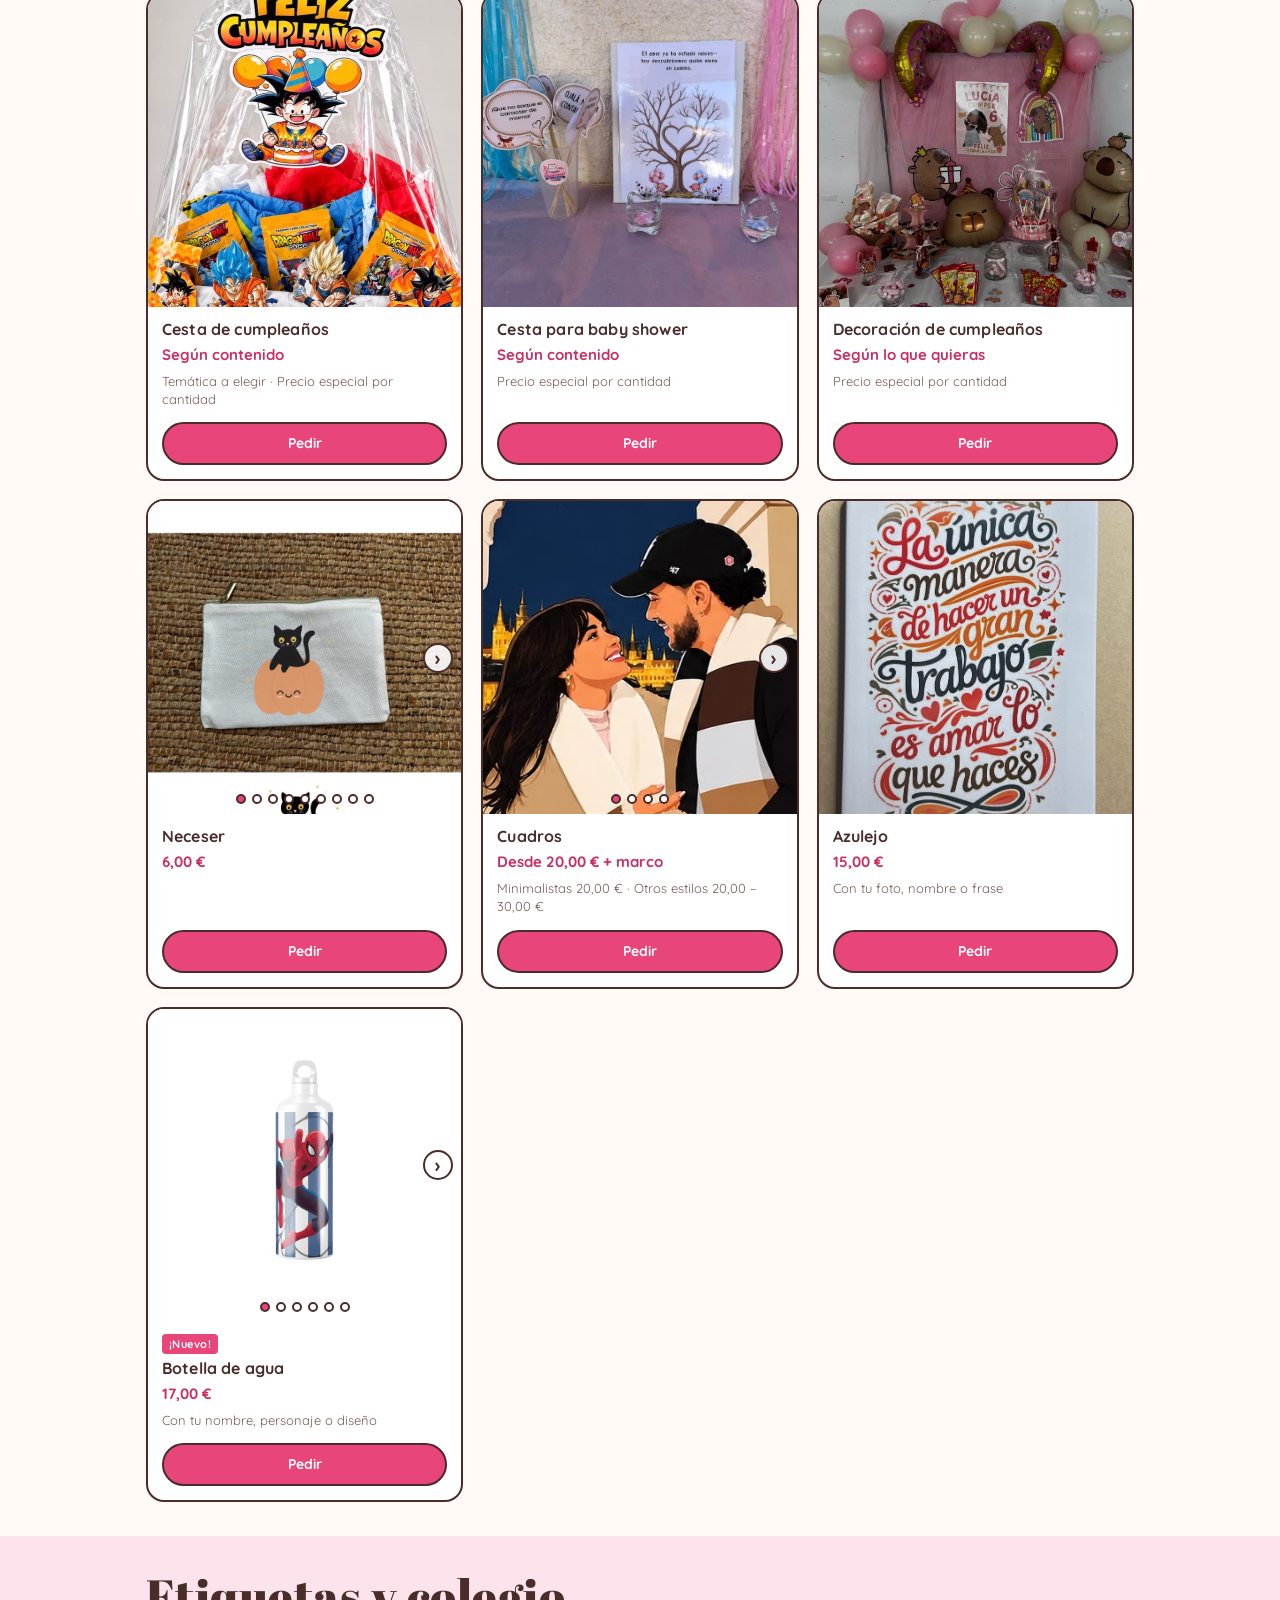
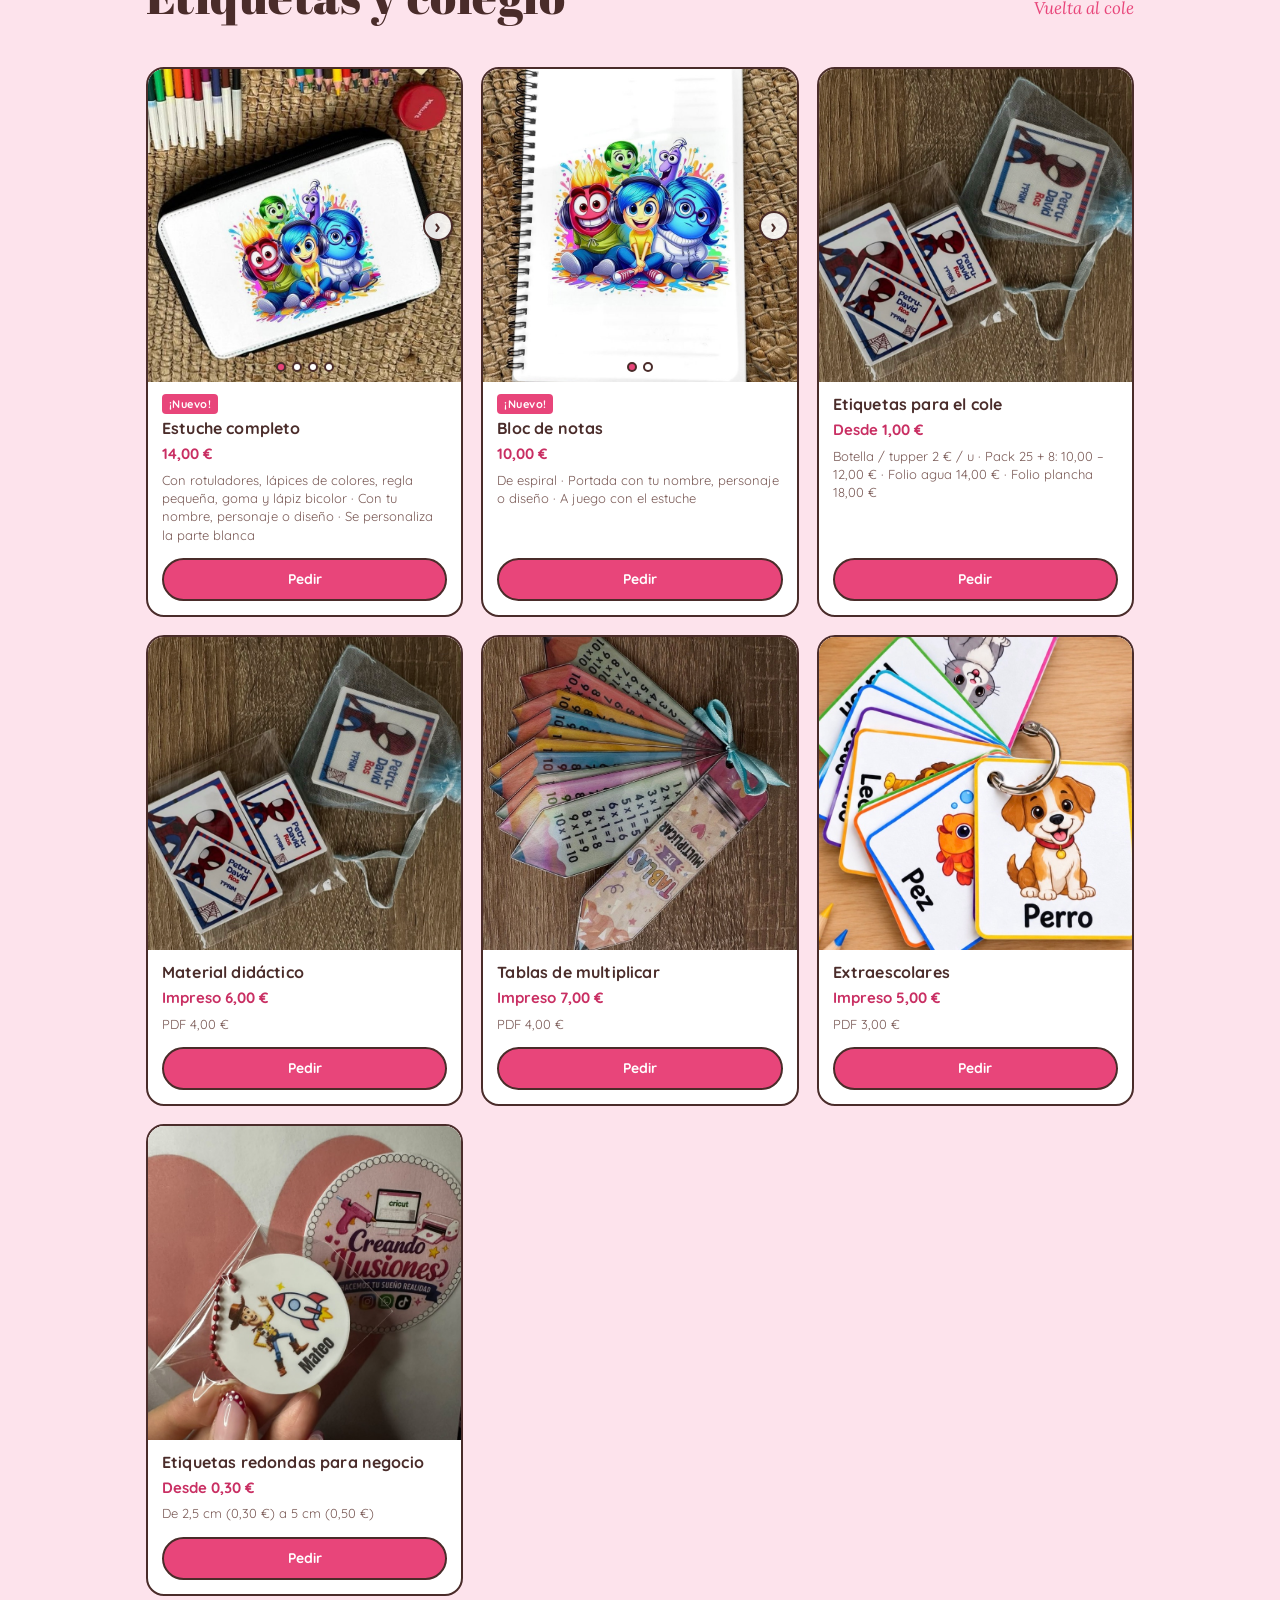
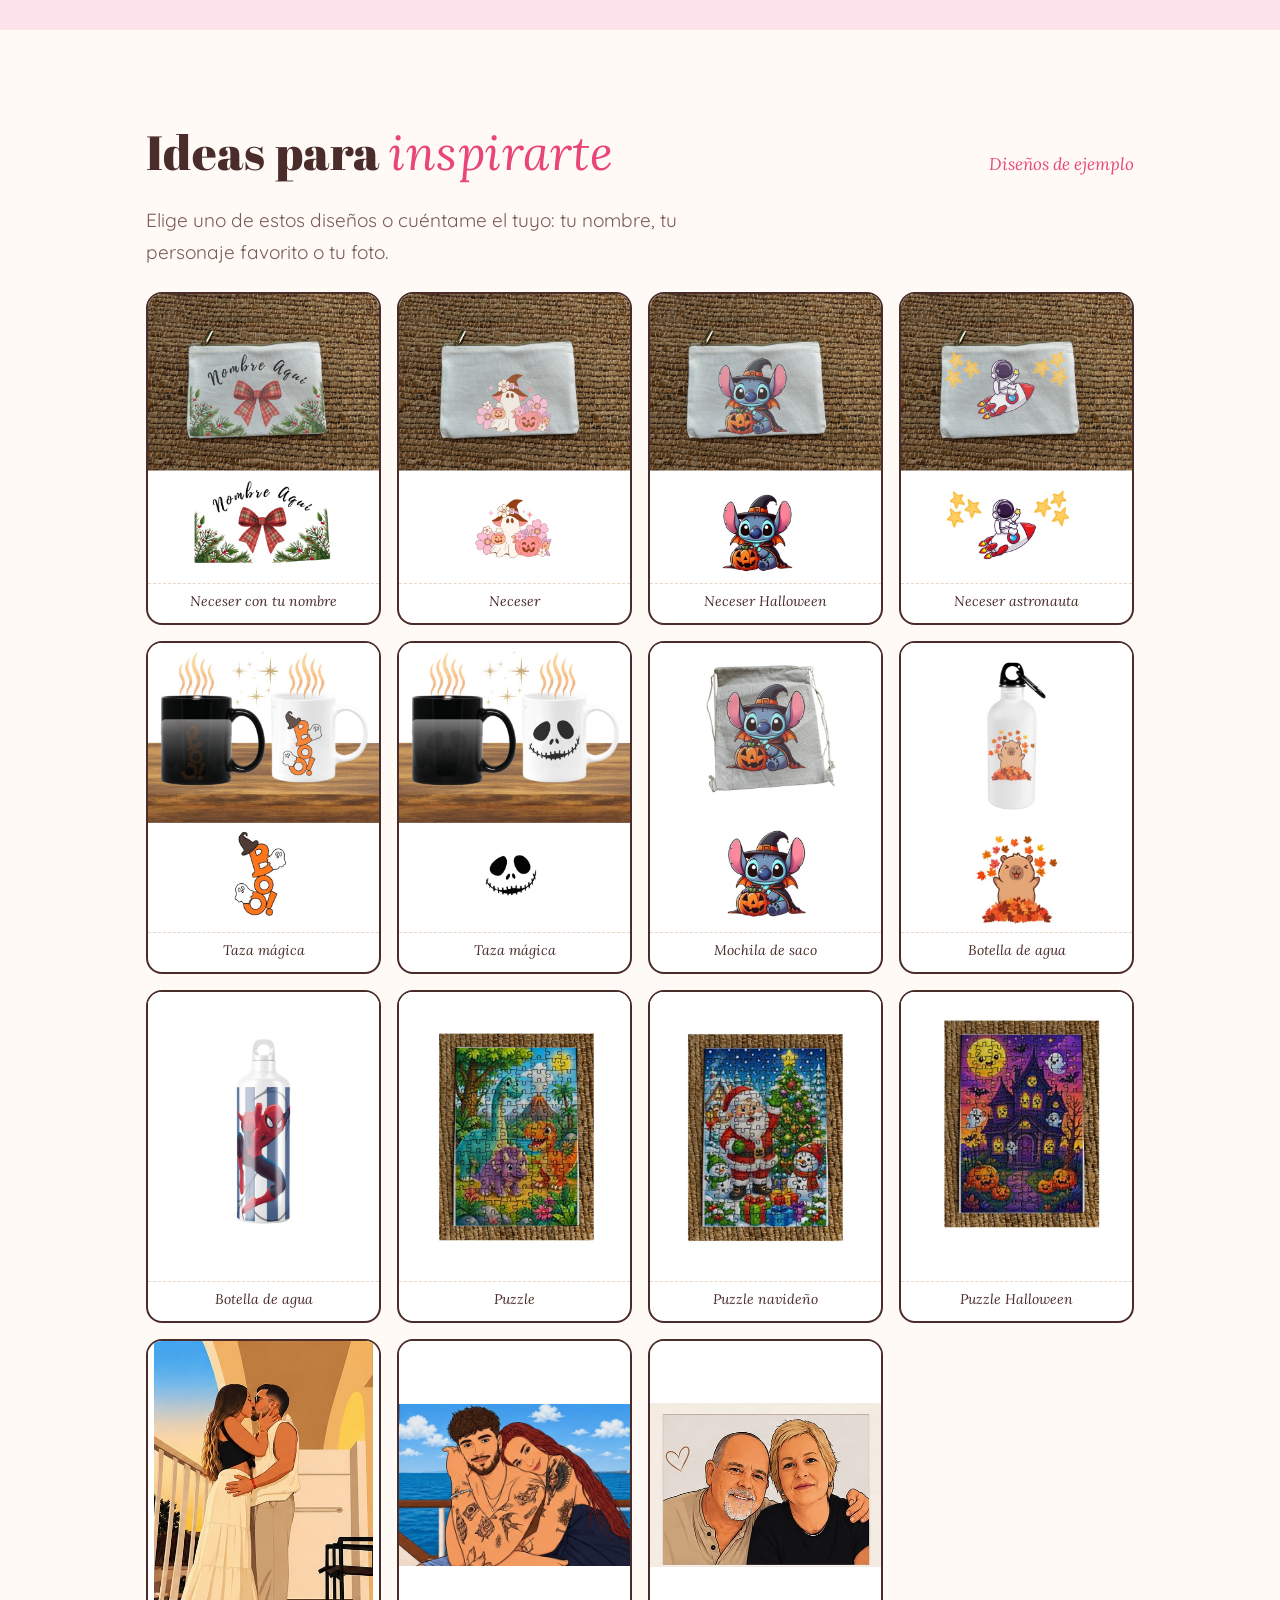
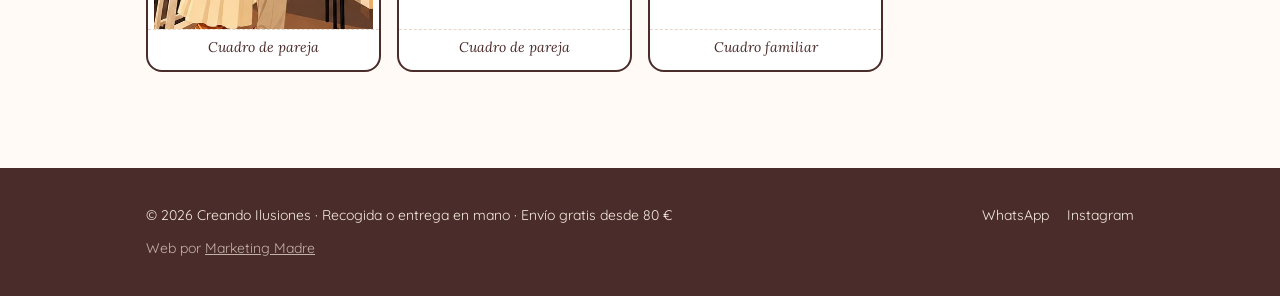
==== commit 17aa3943: "Vidrieras pequeñas: añadir adornos de temporada (calabazas y fantasma) Co-Authored-By: Claude Opus 5" ====
--- a/catalogo.html
+++ b/catalogo.html
@@ -182,8 +182,9 @@
         { src: "vela-lila.jpg", alt: "Vela lila en espiral en la mano" },
       ] },
     { nombre: "Vidrieras pequeñas", foto: "vidriera-angeles.jpg", precio: "Desde 10,00 €", detalle: "Vidriera hecha a mano",
-      lista: [["Portavelas pequeño", "10,00 €"], ["Ángeles y adornos (máx. 10×10 cm)", "desde 15,00 €"], ["Portavelas grande", "20,00 € / u"], ["Farolillo de mosaico", "30,00 €"]], badge: "¡Nuevo!",
-      fotos: [
+      lista: [["Portavelas pequeño", "10,00 €"], ["Ángeles y adornos de temporada (máx. 10×10 cm)", "desde 15,00 €"], ["Portavelas grande", "20,00 € / u"], ["Farolillo de mosaico", "30,00 €"]], badge: "¡Nuevo!",
+      fotos: [
+        { src: "vidriera-calabazas.jpg", alt: "Adornos de vidriera de calabazas y un fantasma con sombrero de bruja", label: "Adornos de temporada" },
         { src: "vidriera-portavelas-pequeno.jpg", alt: "Portavelas de vidriera con forma de flor de loto para vela pequeña", label: "Portavelas pequeño" },
         { src: "vidriera-portavelas-grande.jpg", alt: "Portavelas de vidriera rojos con forma de flor de loto, uno con vela grande", label: "Portavelas grande" },
         { src: "vidriera-farolillos-mosaico.jpg", alt: "Dos farolillos blancos con mosaico de vidrio de colores", label: "Farolillo de mosaico" },
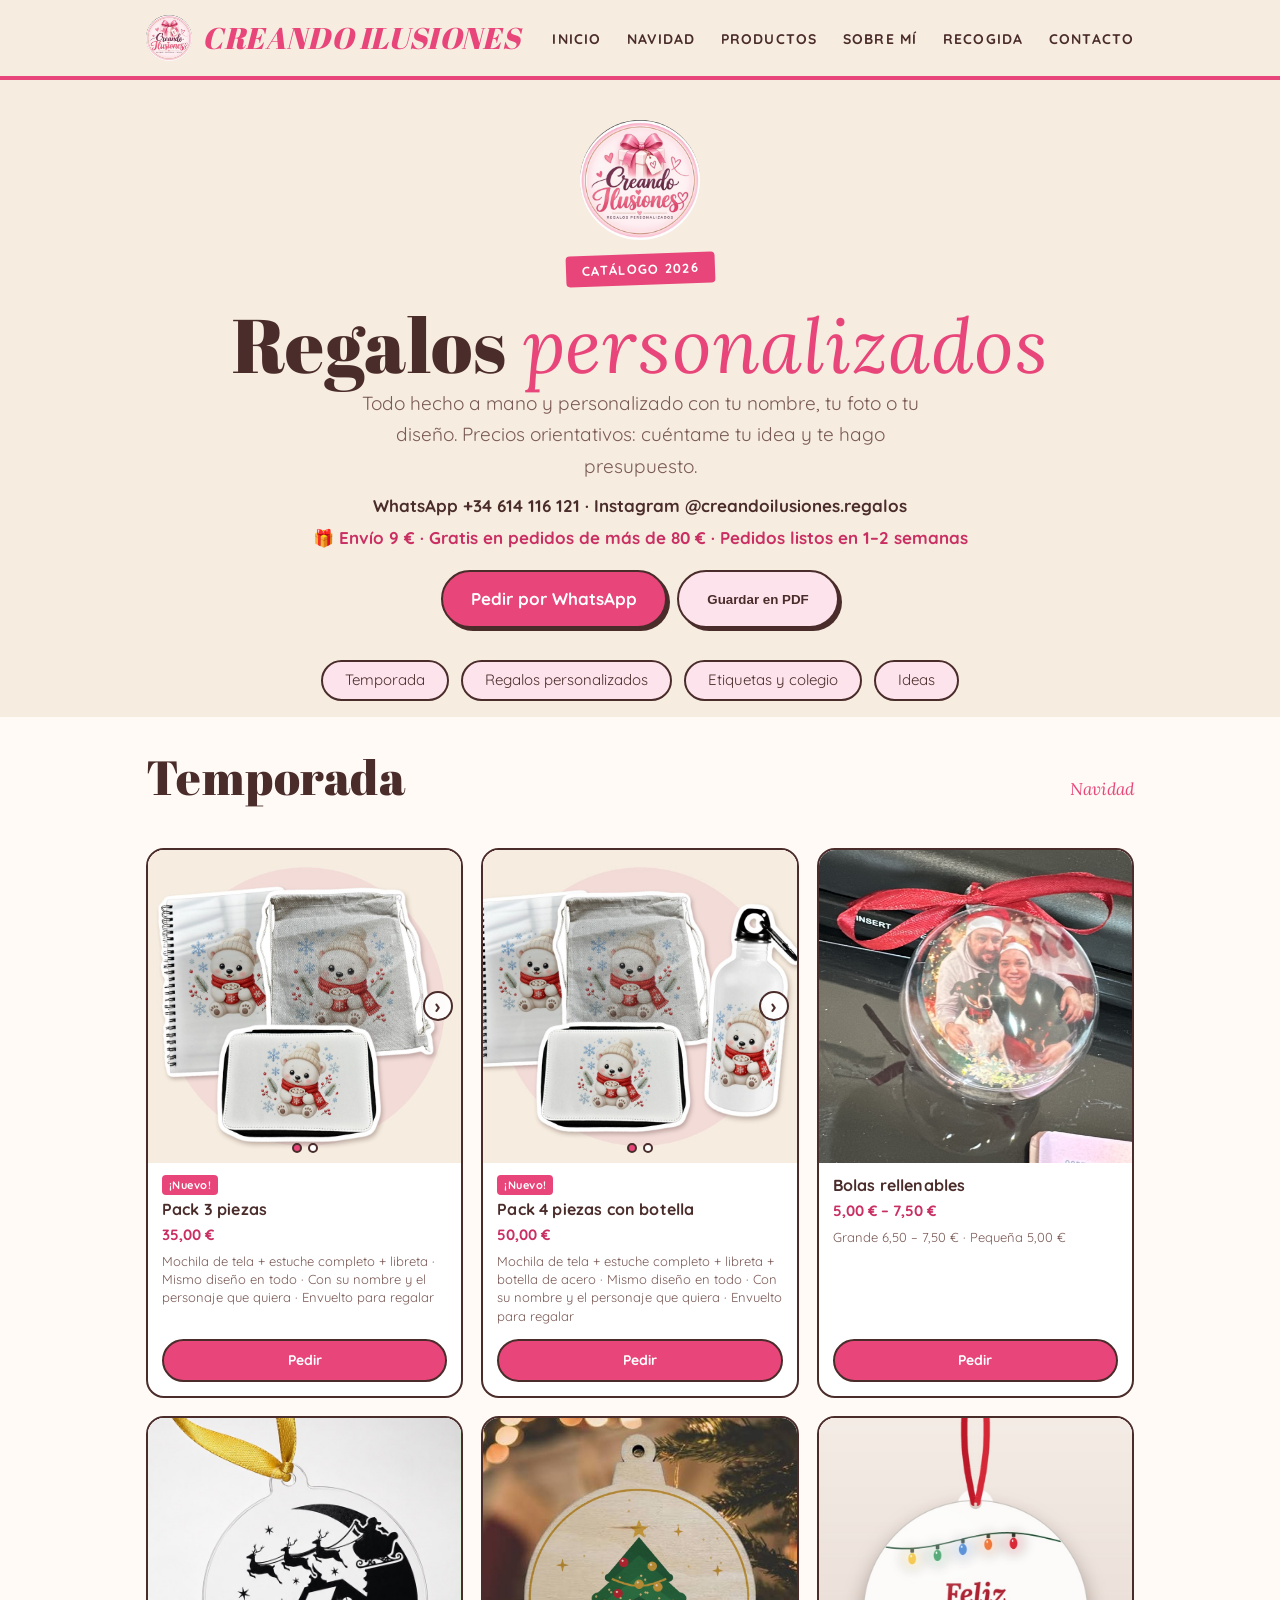
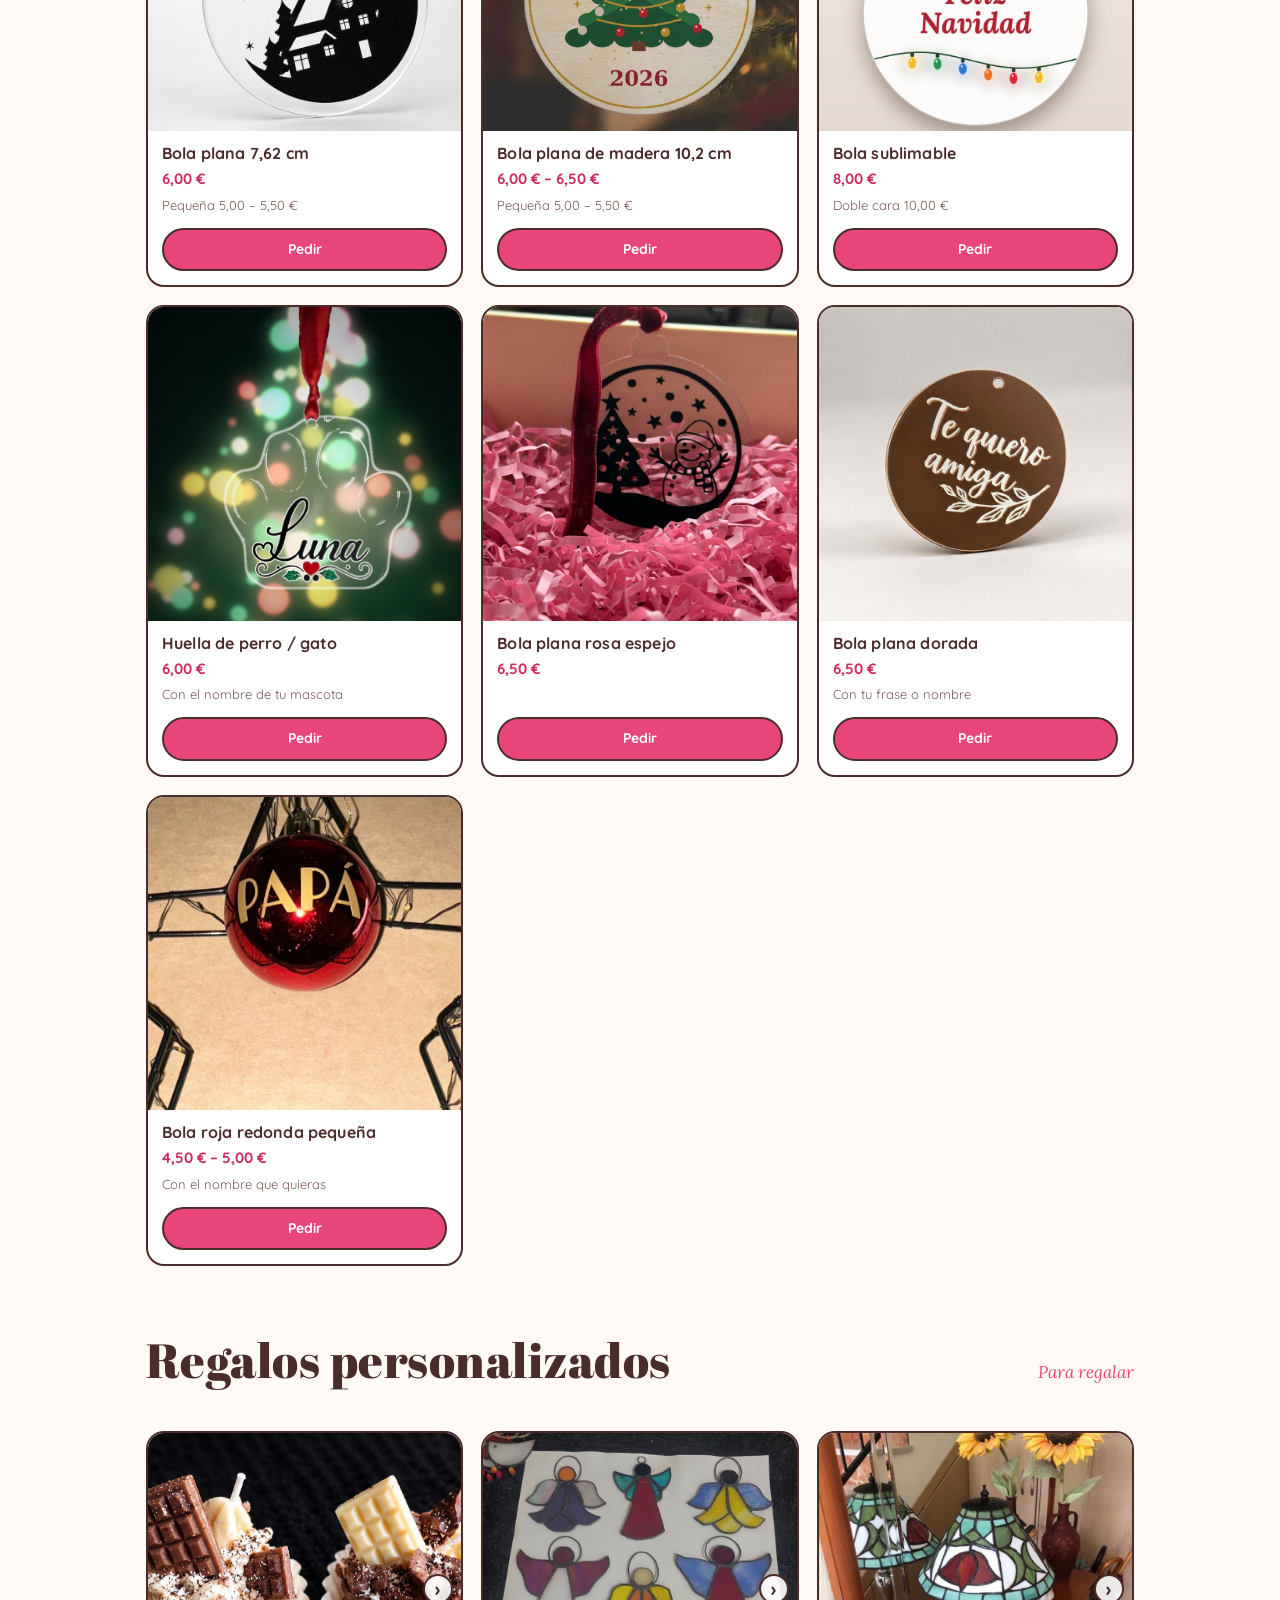
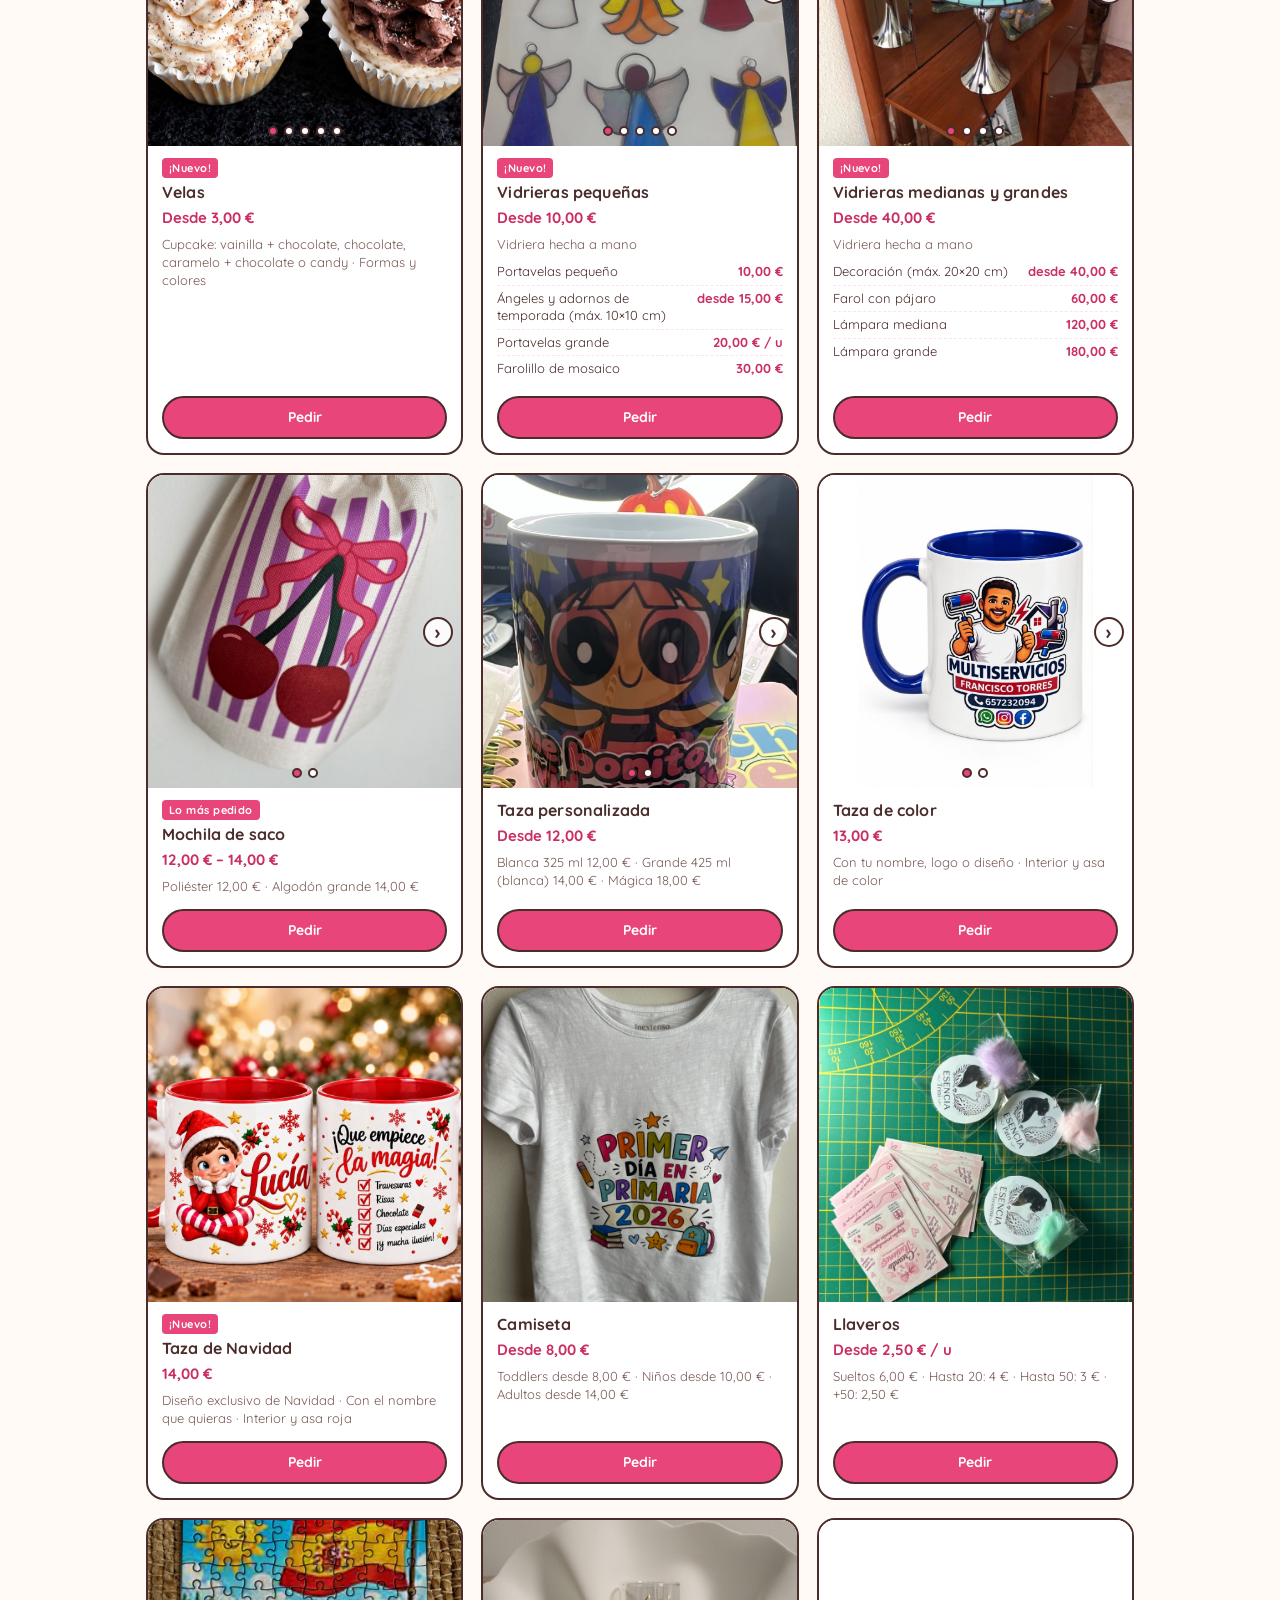
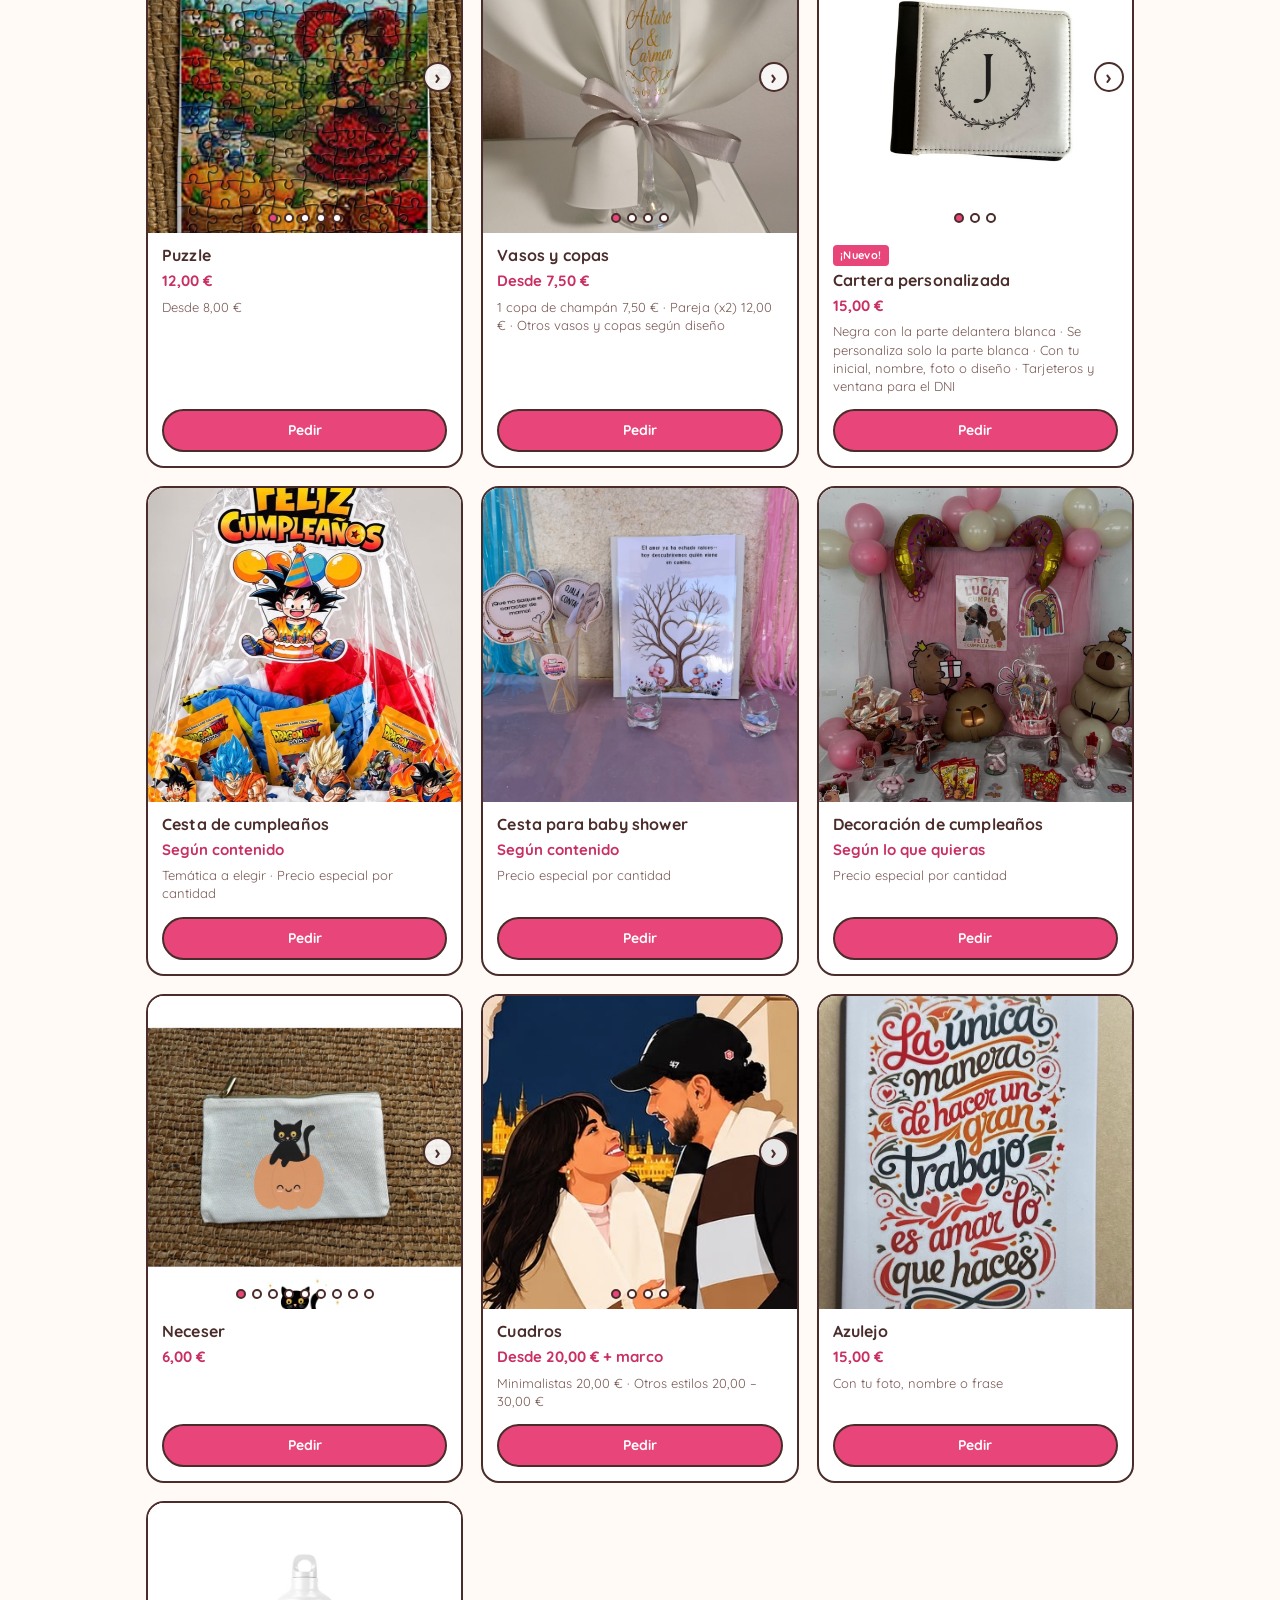
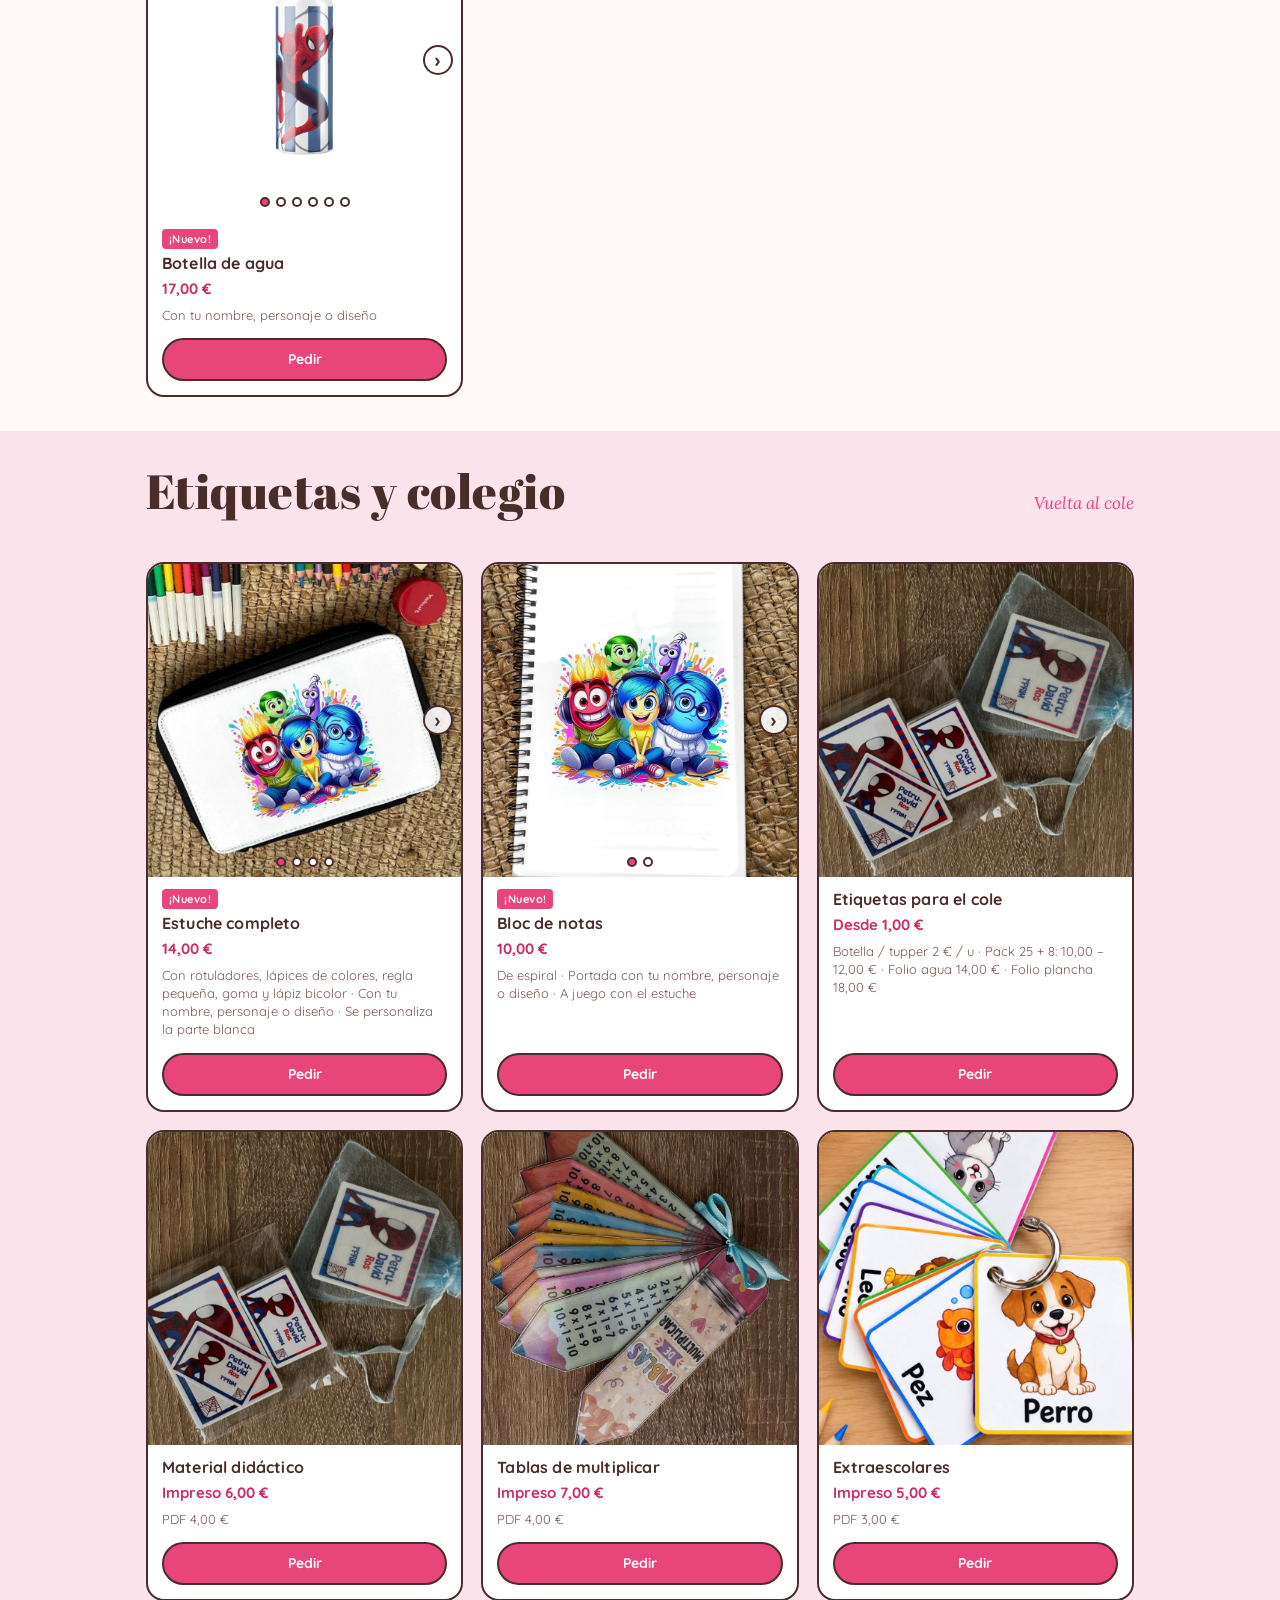
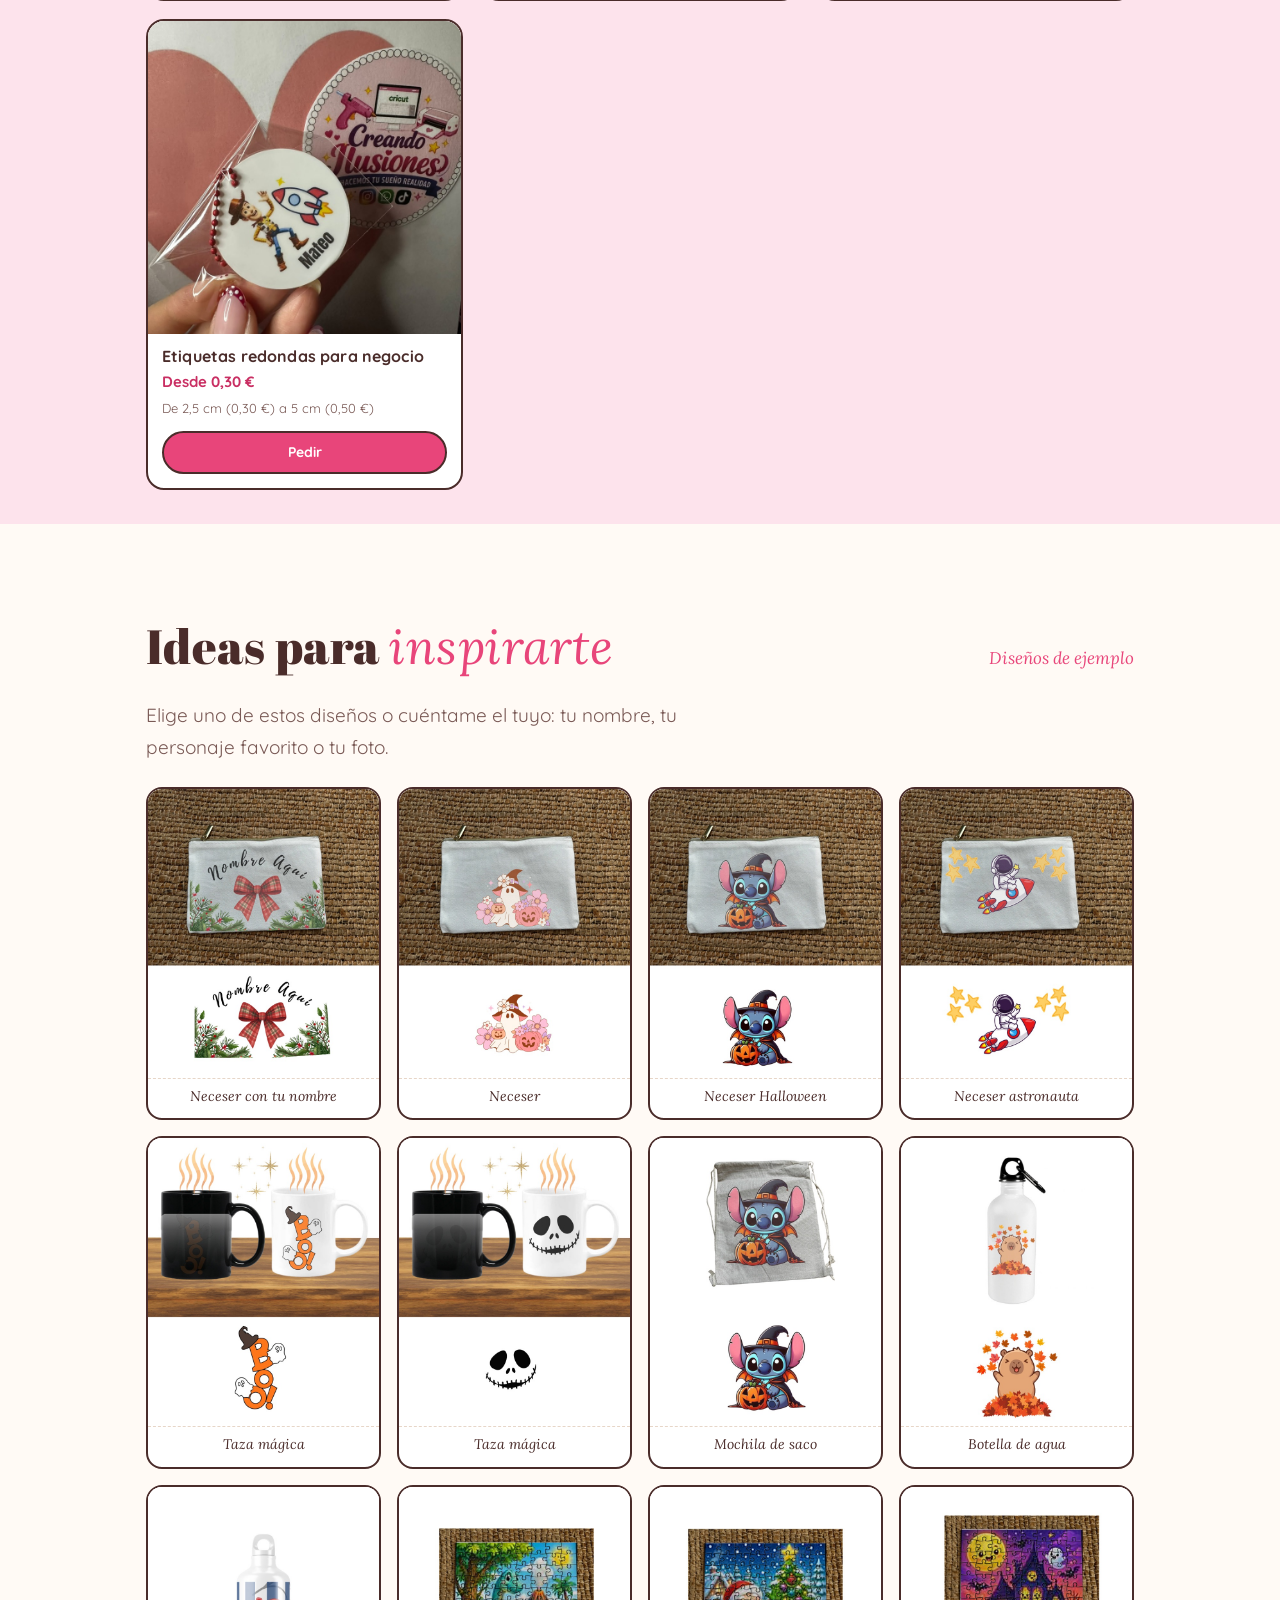
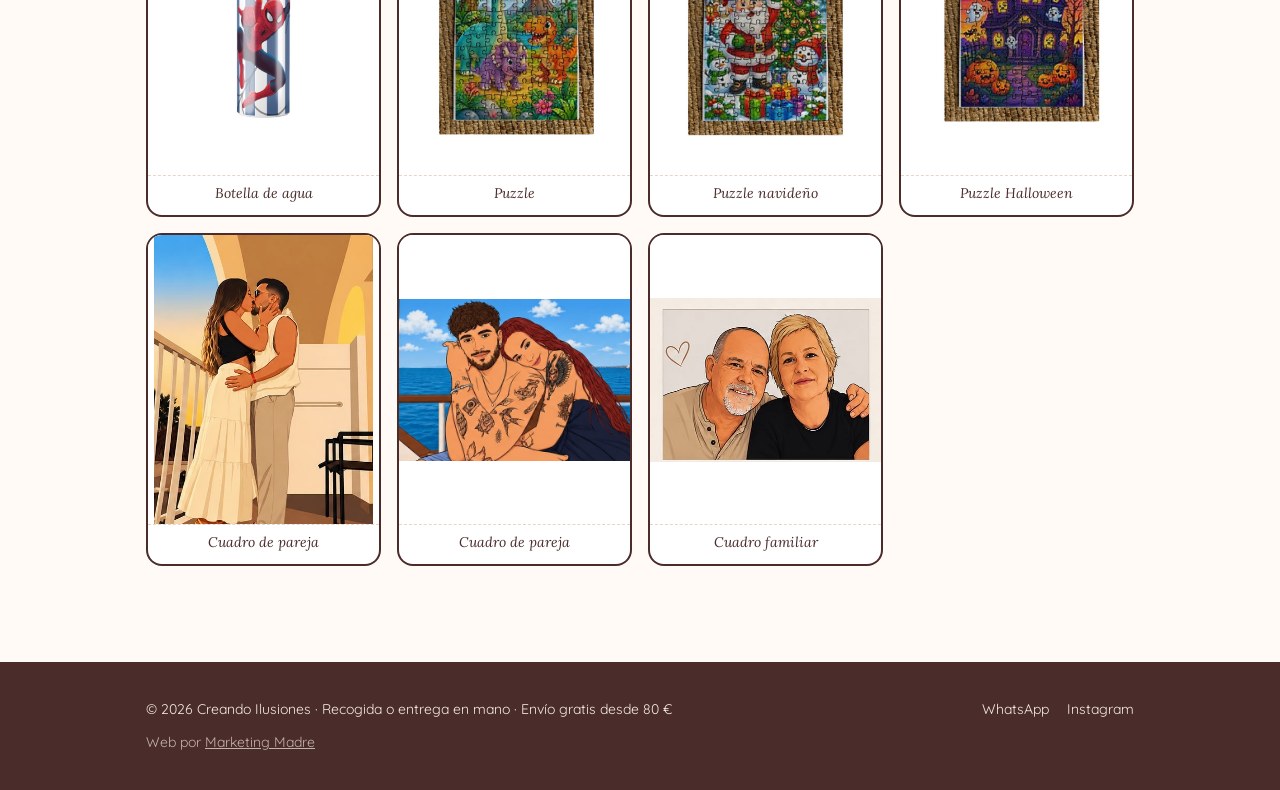
==== commit 680ee8ce: "Página de Navidad: árbol con bolas, buscador de regalos, cuenta atrás, carta del elfo y nieve; susti" ====
--- a/catalogo.html
+++ b/catalogo.html
@@ -12,7 +12,7 @@
   <link rel="preconnect" href="https://fonts.gstatic.com" crossorigin>
   <link href="https://fonts.googleapis.com/css2?family=Abril+Fatface&family=Lora:ital@1&family=Quicksand:wght@500;700&display=swap" rel="stylesheet">
   <link rel="icon" href="fotos/logo.png">
-  <link rel="stylesheet" href="styles.css?v=5">
+  <link rel="stylesheet" href="styles.css?v=6">
   <style>
     .cat-hero { padding-block: 40px 16px; text-align: center; }
     .cat-hero img.big-logo { width: 120px; height: 120px; border-radius: 50%; margin: 0 auto 14px; object-fit: cover; }
@@ -68,6 +68,7 @@
     <a class="logo" href="index.html"><img src="fotos/logo.png" alt="">CREANDO ILUSIONES</a>
     <ul class="nav-links">
       <li><a href="index.html">Inicio</a></li>
+      <li><a href="navidad.html">Navidad</a></li>
       <li><a href="productos.html">Productos</a></li>
       <li><a href="sobre-mi.html">Sobre mí</a></li>
       <li><a href="recogida.html">Recogida</a></li>
@@ -156,22 +157,6 @@
     { nombre: "Bola plana rosa espejo", foto: "bola-rosa-espejo.jpg", precio: "6,50 €" },
     { nombre: "Bola plana dorada", foto: "bola-dorada.jpg", precio: "6,50 €", detalle: "Con tu frase o nombre" },
     { nombre: "Bola roja redonda pequeña", foto: "bola-roja-papa.jpg", precio: "4,50 € – 5,00 €", detalle: "Con el nombre que quieras" },
-  ]},
-  { id: "halloween", titulo: "Halloween", sub: "Edición limitada", fondo: "bg-blush", productos: [
-    { nombre: "Taza mágica de Halloween", foto: "ideas/idea-13.jpg", pos: "top", precio: "18,00 €", detalle: "El diseño aparece con el calor",
-      fotos: [
-        { src: "mockups/m-11.jpg", alt: "Taza mágica gato y luna", pos: "top", label: "Idea de diseño" },
-        { src: "mockups/m-12.jpg", alt: "Taza mágica calavera mexicana", pos: "top", label: "Idea de diseño" },
-        { src: "mockups/m-15.jpg", alt: "Taza mágica Boo", pos: "top", label: "Idea de diseño" },
-        { src: "mockups/m-16.jpg", alt: "Taza mágica Jack", pos: "top", label: "Idea de diseño" },
-      ] },
-    { nombre: "Libro para colorear", foto: "libro-colorear-halloween.jpg", precio: "5,00 €", badge: "¡Nuevo!" },
-    { nombre: "Cajita de caramelos", foto: "cajita-caramelos-halloween.jpg", precio: "5,00 €", detalle: "Con caramelos 8,00 €" },
-    { nombre: "Mochila de Halloween", foto: "mochila-halloween.jpg", precio: "12,00 € – 14,00 €",
-      fotos: [
-        { src: "mockups/m-20.jpg", alt: "Mochila de saco Scream", pos: "top", label: "Idea de diseño" },
-        { src: "mockups/m-21.jpg", alt: "Mochila de saco Stitch de Halloween", pos: "top", label: "Idea de diseño" },
-      ] },
   ]},
   { id: "regalos", titulo: "Regalos personalizados", sub: "Para regalar", fondo: "bg-white", productos: [
     { nombre: "Velas", foto: "velas-cupcake.jpg", precio: "Desde 3,00 €", detalle: "Cupcake: vainilla + chocolate, chocolate, caramelo + chocolate o candy · Formas y colores", badge: "¡Nuevo!",
--- a/styles.css
+++ b/styles.css
@@ -42,8 +42,10 @@
 .nav-links { display: flex; gap: 26px; list-style: none; }
 .nav-links a { text-decoration: none; font-weight: 700; font-size: 14px; letter-spacing: 0.08em; text-transform: uppercase; padding: 4px 0; border-bottom: 2px solid transparent; }
 .nav-links a:hover, .nav-links a[aria-current="page"] { border-bottom-color: var(--pink); }
+.nav-links a { white-space: nowrap; }
+@media (max-width: 1040px) { .nav-links { gap: 16px; } .nav-links a { font-size: 13px; letter-spacing: 0.05em; } }
 .menu-btn { display: none; background: var(--blush); border: 2px solid var(--brown); border-radius: 999px; padding: 6px 14px; font: 700 13px var(--sans); color: var(--brown); cursor: pointer; }
-@media (max-width: 760px) {
+@media (max-width: 860px) {
   .menu-btn { display: block; }
   .nav-links { display: none; position: absolute; top: 80px; left: 0; right: 0; flex-direction: column; gap: 0; background: var(--cream); border-bottom: 4px solid var(--pink); padding: 6px var(--gutter) 16px; }
   .nav-links.open { display: flex; }
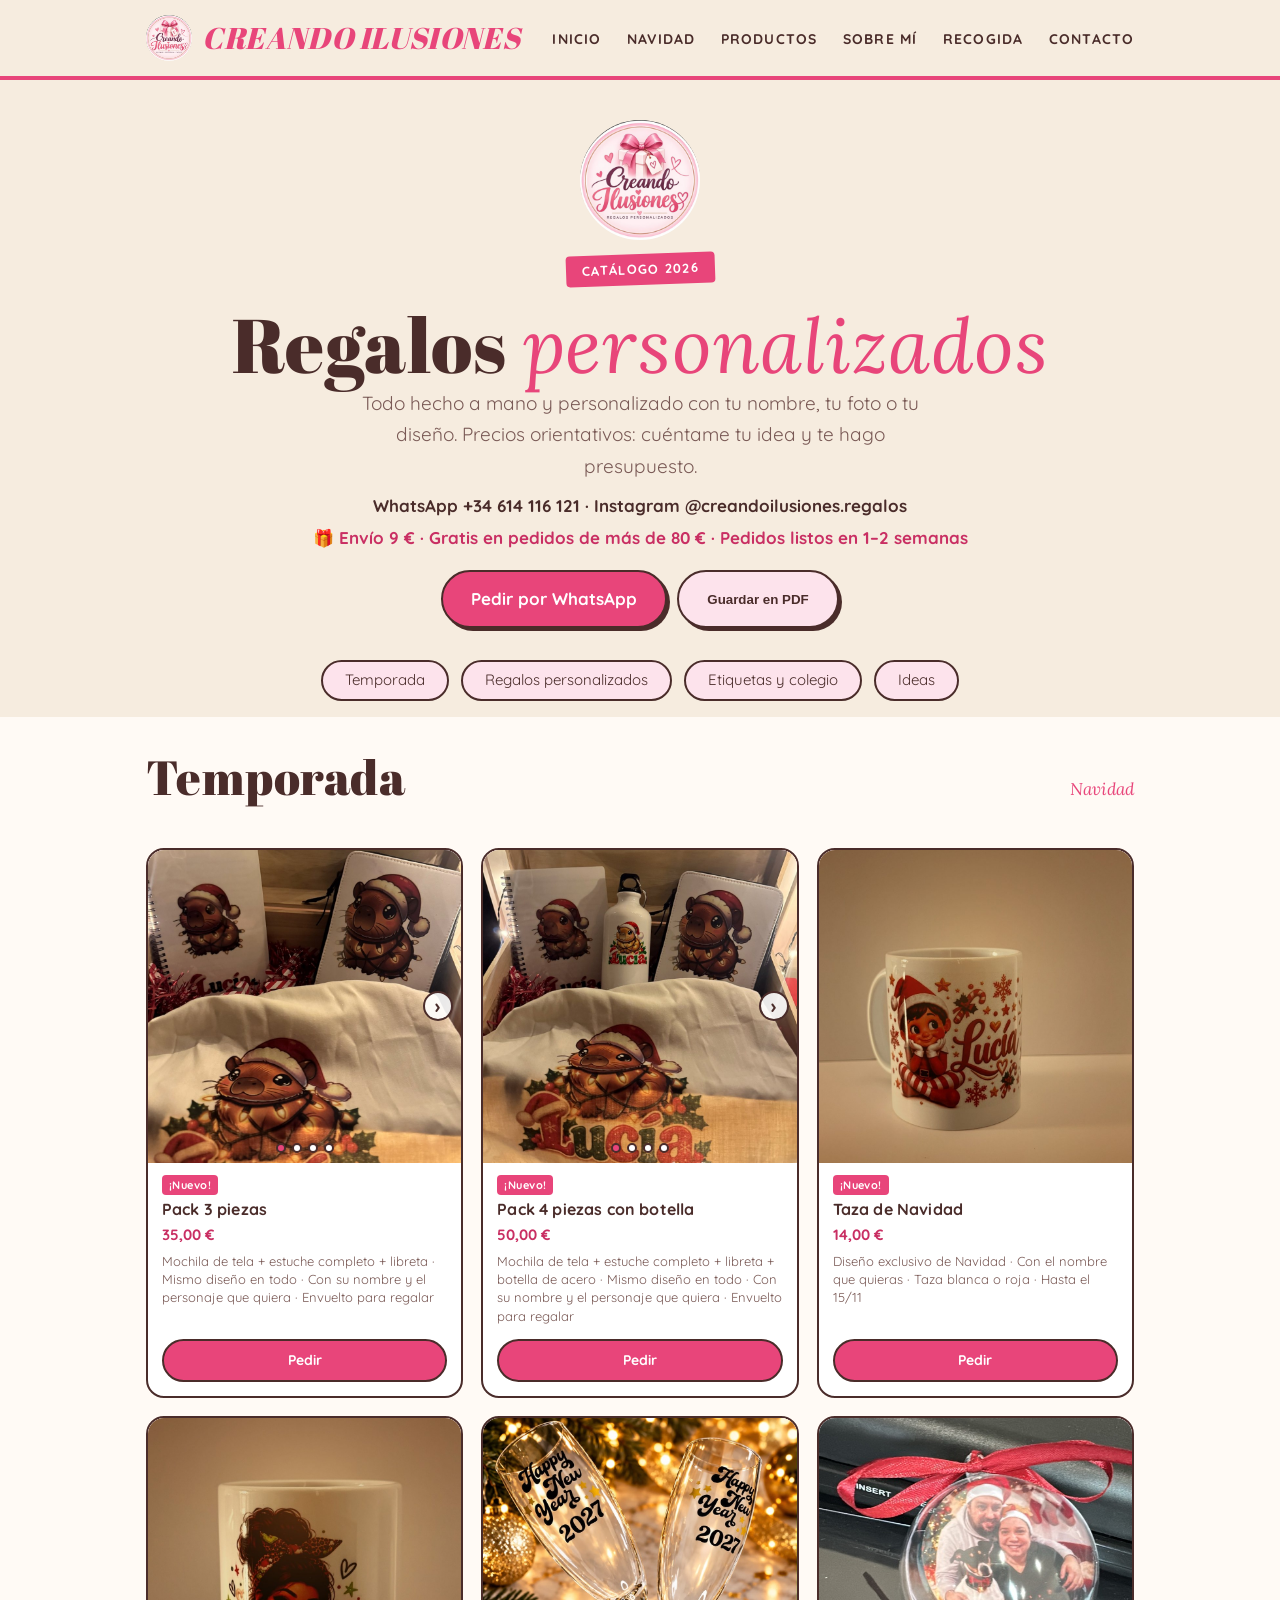
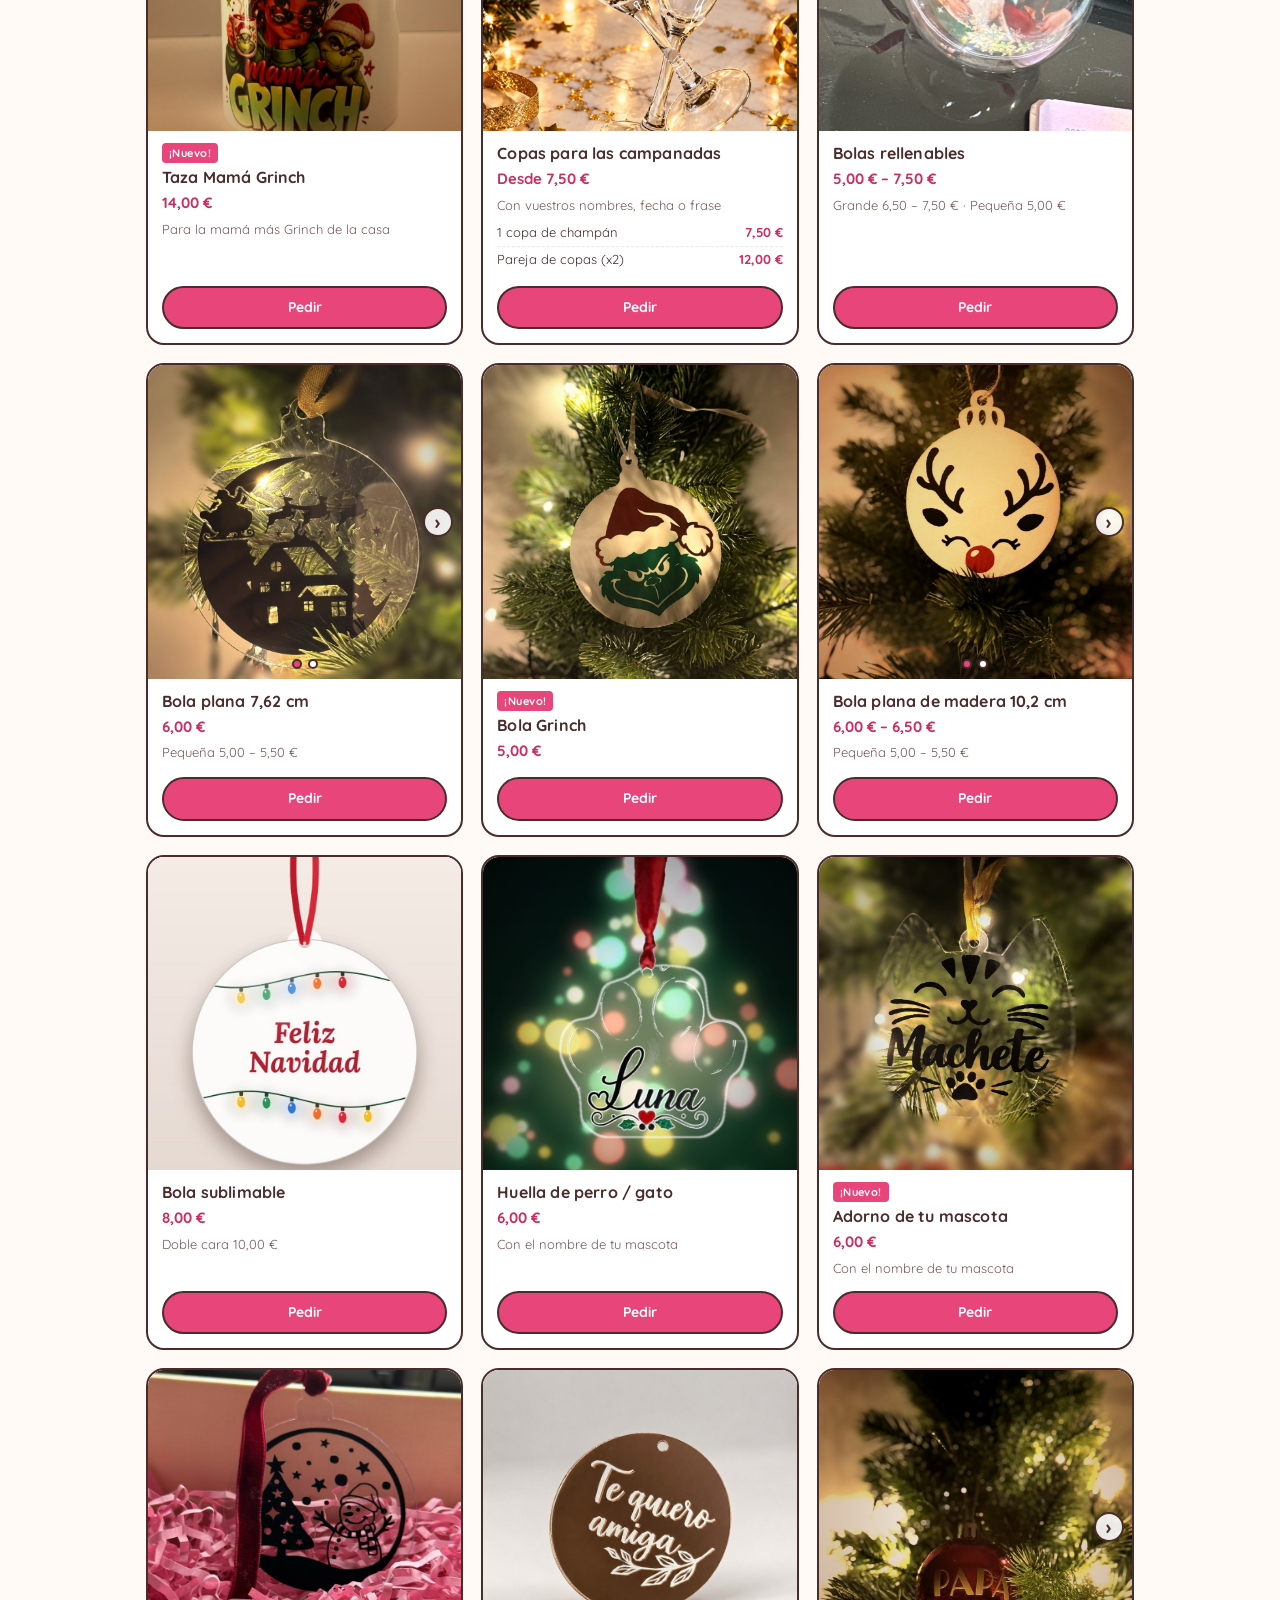
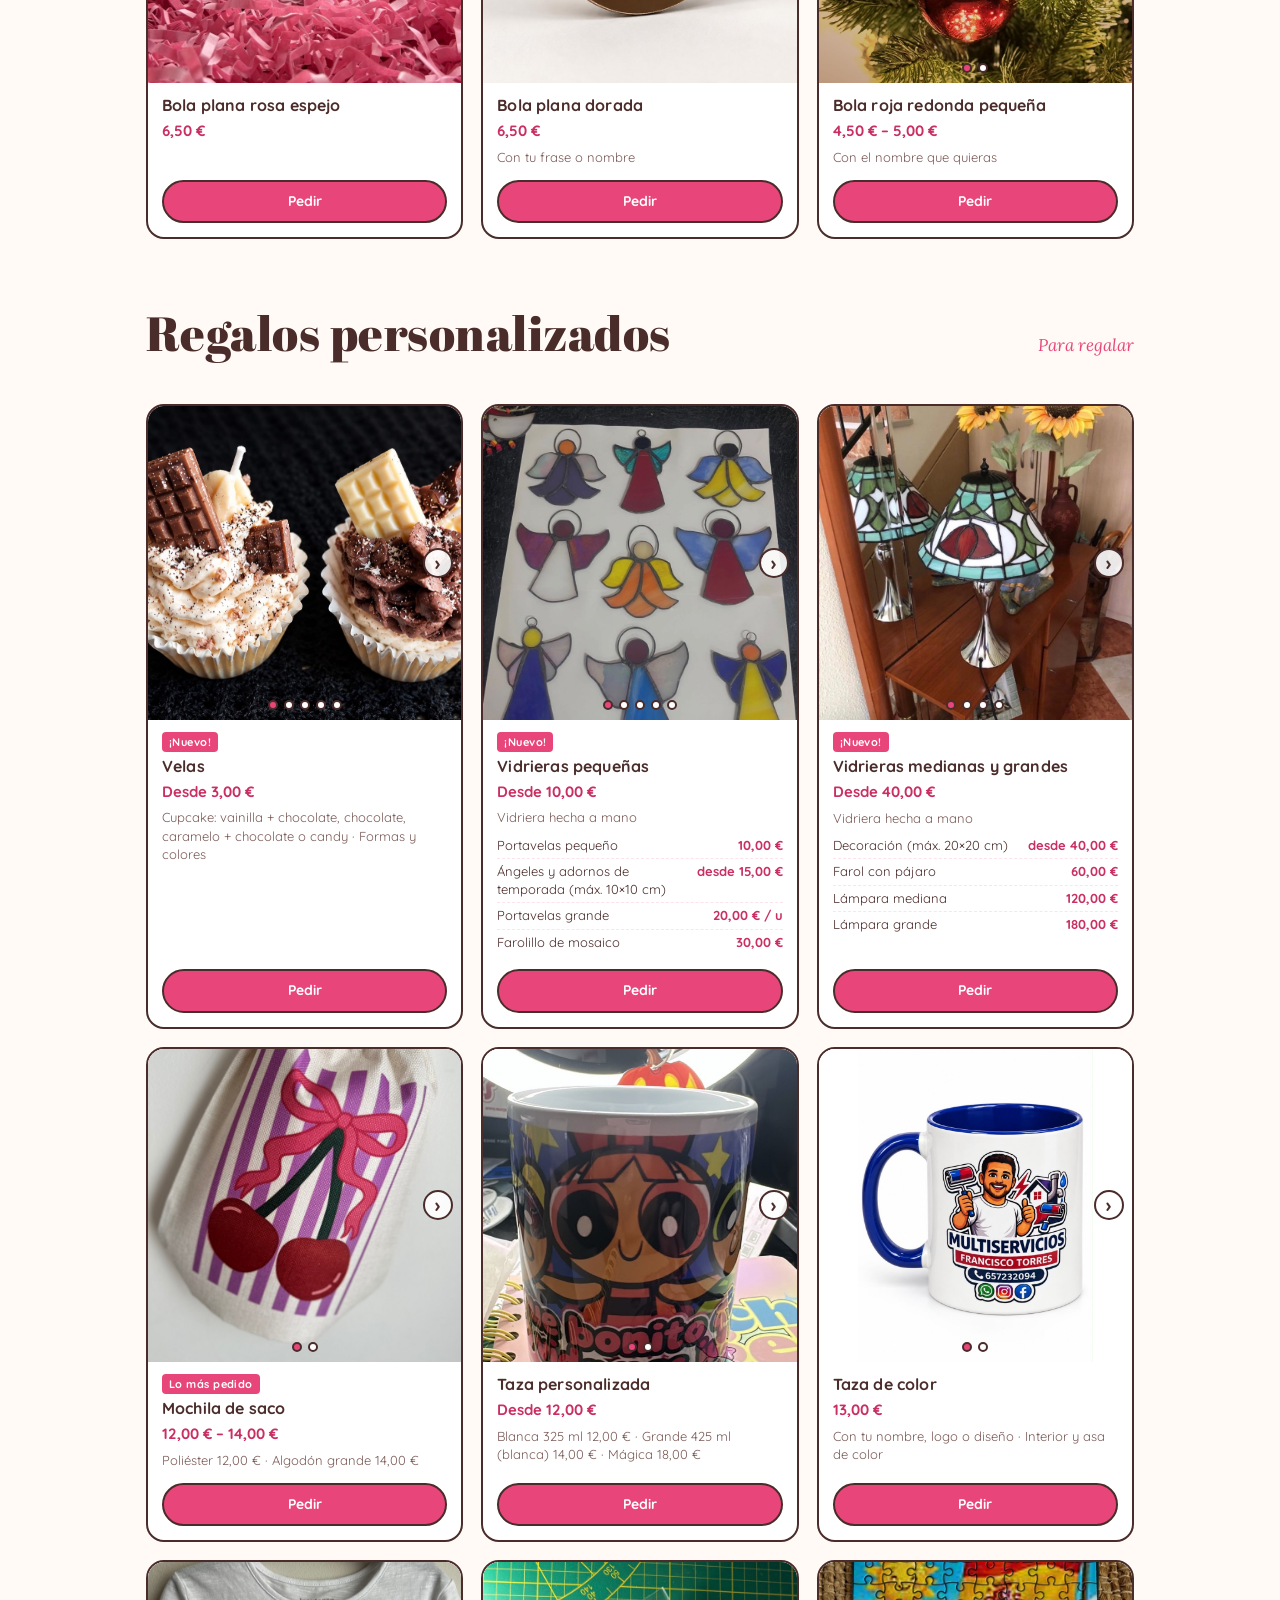
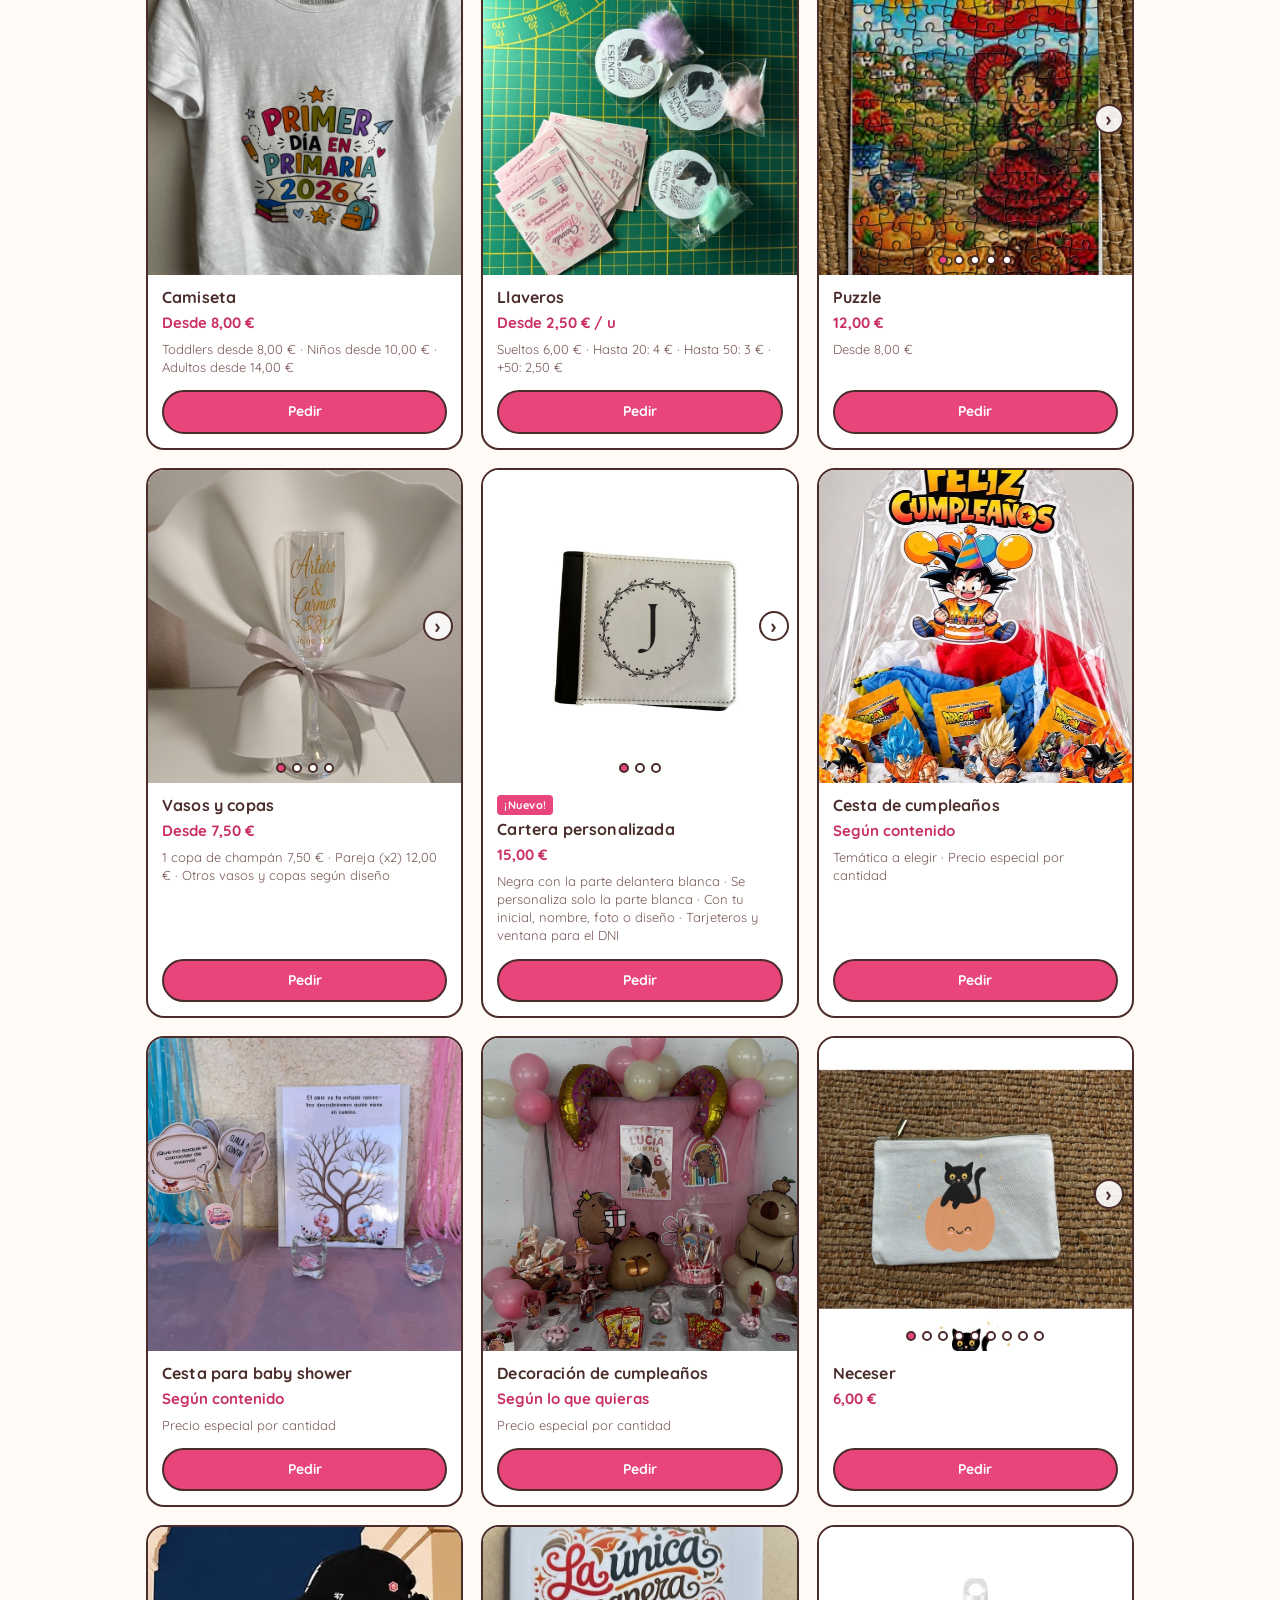
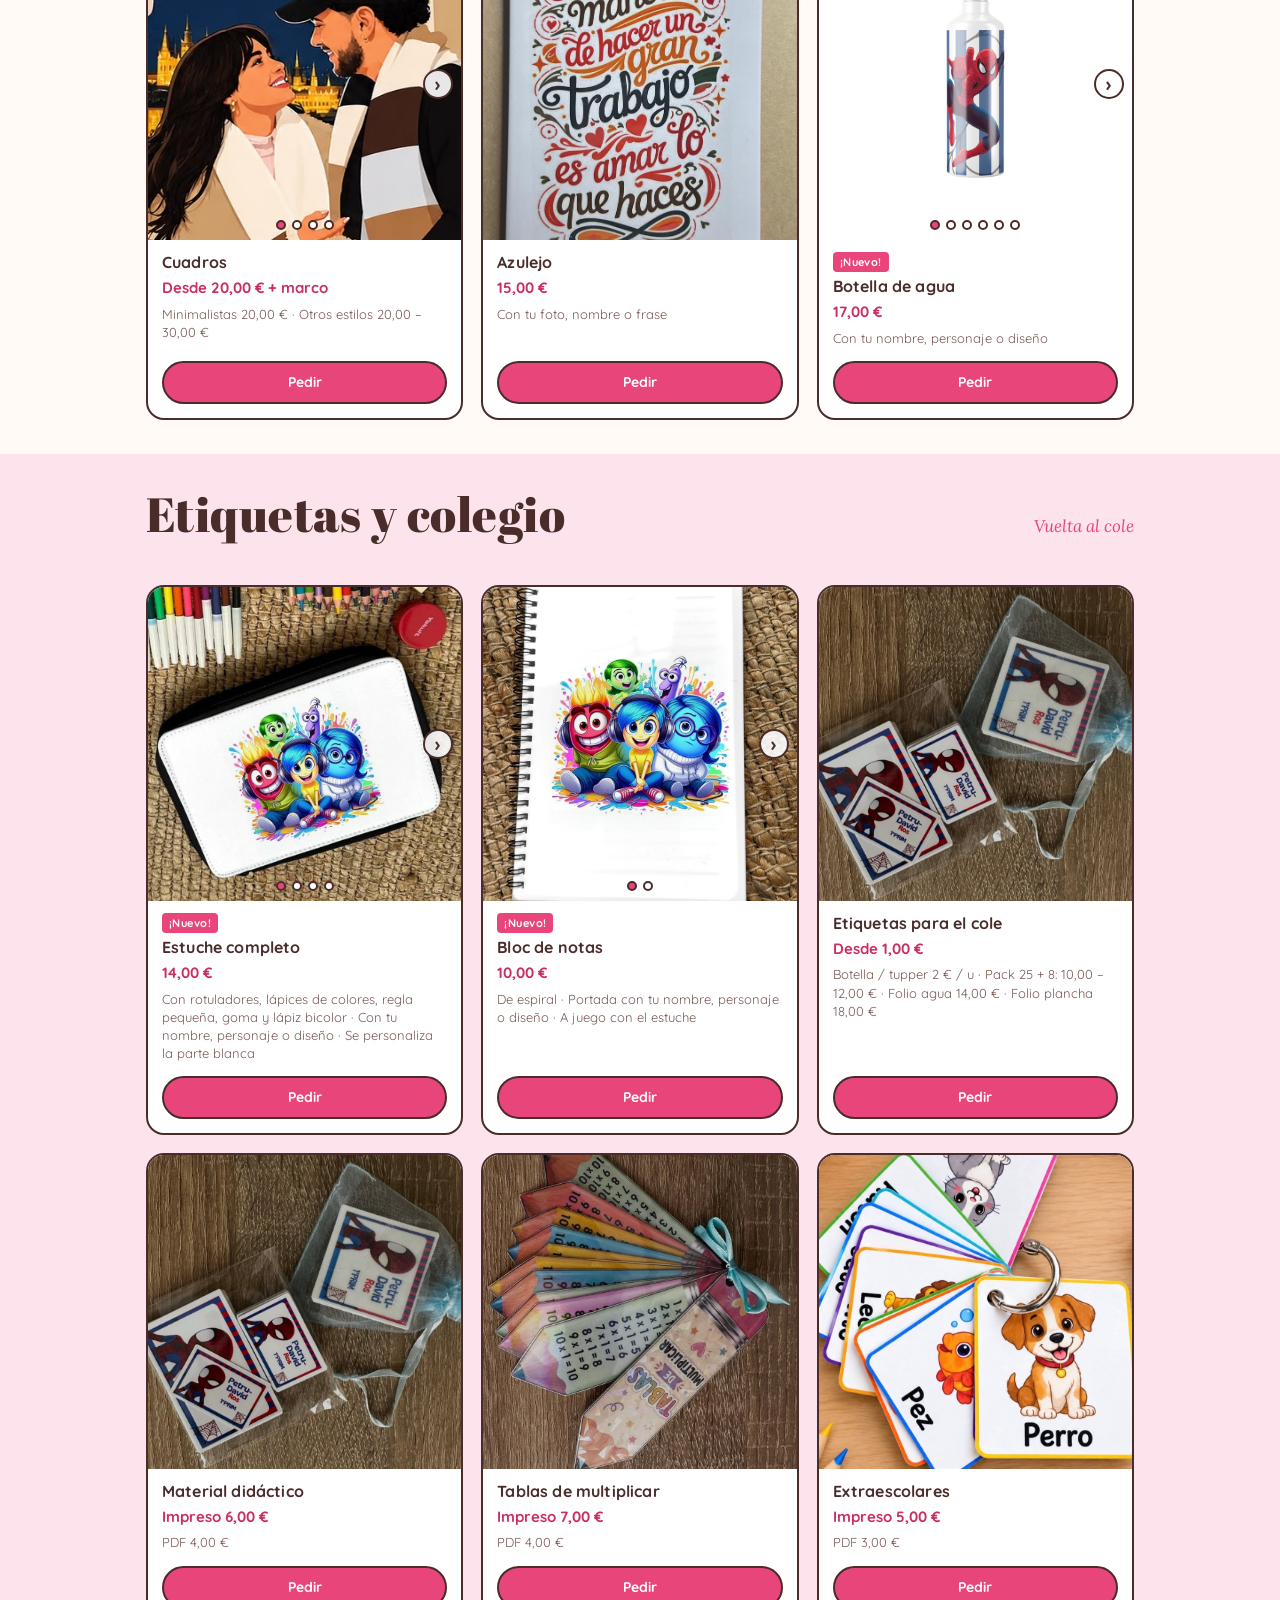
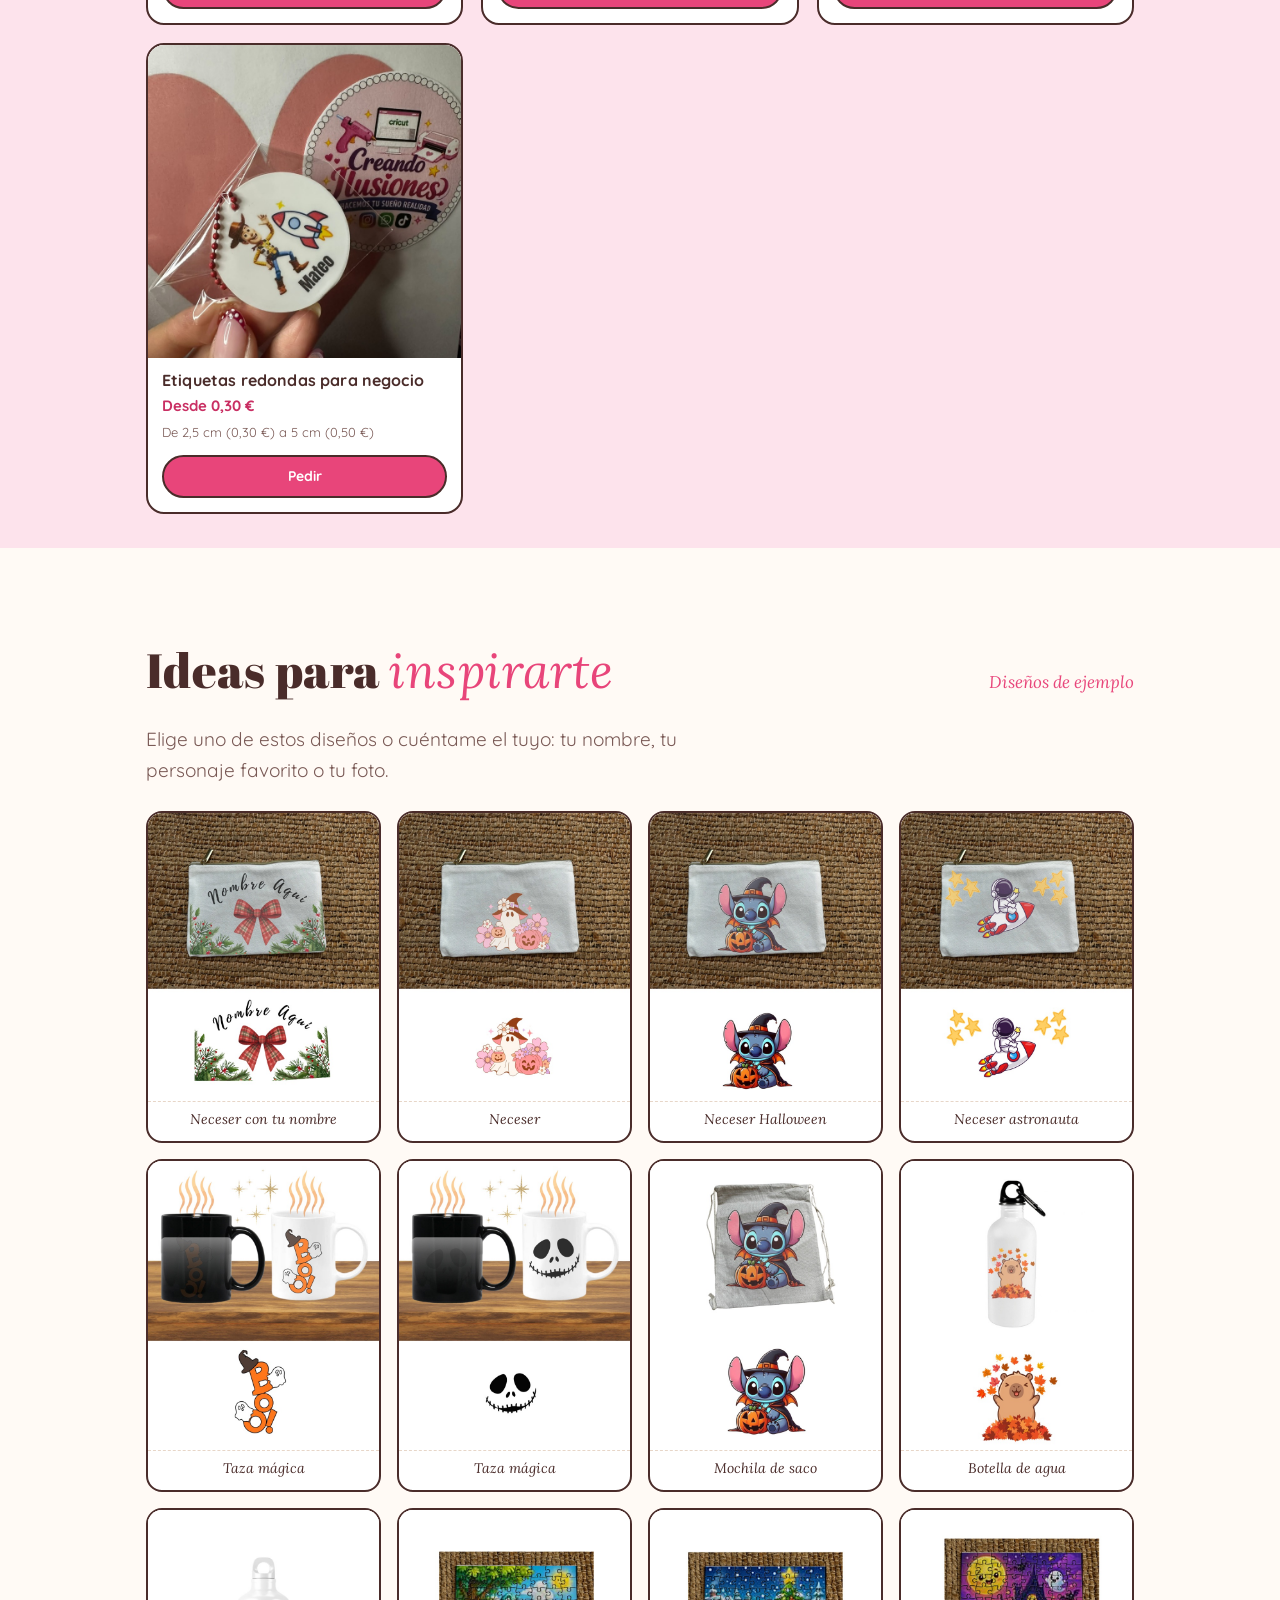
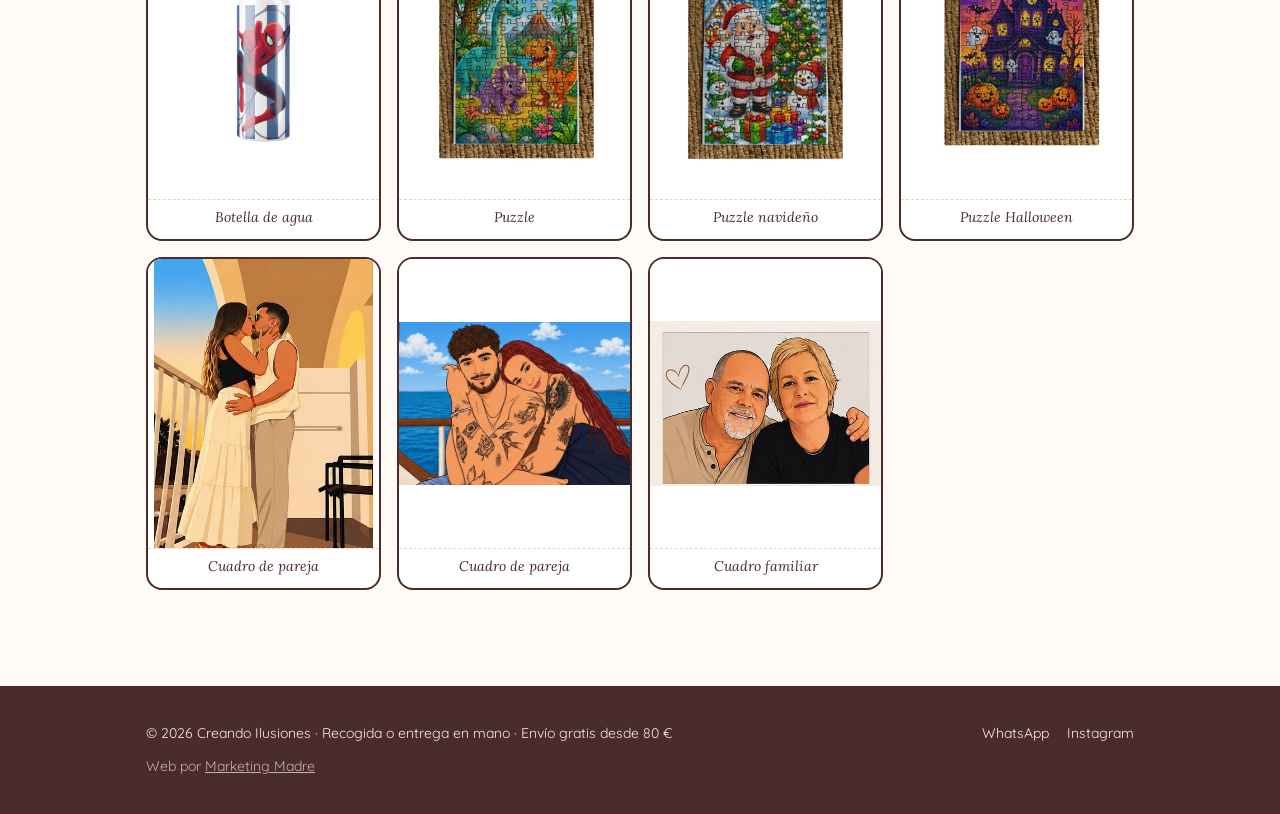
==== commit bacd5c4b: "Catálogo: productos de Navidad igual que la página de Navidad (fotos reales de packs, taza del elfo," ====
--- a/catalogo.html
+++ b/catalogo.html
@@ -141,22 +141,41 @@
 // fotos: (opcional) más fotos que se ven deslizando, después de la principal
 const CATALOGO = [
   { id: "temporada", titulo: "Temporada", sub: "Navidad", fondo: "bg-white", productos: [
-    { nombre: "Pack 3 piezas", foto: "pack3-oso.jpg", precio: "35,00 €", detalle: "Mochila de tela + estuche completo + libreta · Mismo diseño en todo · Con su nombre y el personaje que quiera · Envuelto para regalar", badge: "¡Nuevo!",
-      fotos: [
-        { src: "pack3-inside-out.jpg", alt: "Pack de mochila, estuche y libreta con diseño de Del Revés", label: "Idea de diseño" },
-      ] },
-    { nombre: "Pack 4 piezas con botella", foto: "pack4-oso.jpg", precio: "50,00 €", detalle: "Mochila de tela + estuche completo + libreta + botella de acero · Mismo diseño en todo · Con su nombre y el personaje que quiera · Envuelto para regalar", badge: "¡Nuevo!",
-      fotos: [
-        { src: "pack4-inside-out.jpg", alt: "Pack de mochila, estuche, libreta y botella con diseño de Del Revés", label: "Idea de diseño" },
-      ] },
+    { nombre: "Pack 3 piezas", foto: "pack3-lucia-navidad.jpg", precio: "35,00 €", detalle: "Mochila de tela + estuche completo + libreta · Mismo diseño en todo · Con su nombre y el personaje que quiera · Envuelto para regalar", badge: "¡Nuevo!",
+      fotos: [
+        { src: "mochila-lucia-navidad.jpg", alt: "Mochila de tela con capibara navideño y el nombre Lucía" },
+        { src: "libreta-lucia-navidad.jpg", alt: "Libreta con capibara navideño y el nombre Lucía" },
+        { src: "estuche-lucia-navidad.jpg", alt: "Estuche con capibara navideño y el nombre Lucía" },
+      ] },
+    { nombre: "Pack 4 piezas con botella", foto: "pack4-lucia-navidad.jpg", precio: "50,00 €", detalle: "Mochila de tela + estuche completo + libreta + botella de acero · Mismo diseño en todo · Con su nombre y el personaje que quiera · Envuelto para regalar", badge: "¡Nuevo!",
+      fotos: [
+        { src: "mochila-lucia-navidad.jpg", alt: "Mochila de tela con capibara navideño y el nombre Lucía" },
+        { src: "libreta-lucia-navidad.jpg", alt: "Libreta con capibara navideño y el nombre Lucía" },
+        { src: "estuche-lucia-navidad.jpg", alt: "Estuche con capibara navideño y el nombre Lucía" },
+      ] },
+    { nombre: "Taza de Navidad", foto: "taza-elfo-lucia.jpg", precio: "14,00 €", detalle: "Diseño exclusivo de Navidad · Con el nombre que quieras · Taza blanca o roja · Hasta el 15/11", badge: "¡Nuevo!" },
+    { nombre: "Taza Mamá Grinch", foto: "taza-mama-grinch.jpg", precio: "14,00 €", detalle: "Para la mamá más Grinch de la casa", badge: "¡Nuevo!" },
+    { nombre: "Copas para las campanadas", foto: "copas-happy-new-year-2027.jpg", pos: "center 22%", precio: "Desde 7,50 €", detalle: "Con vuestros nombres, fecha o frase",
+      lista: [["1 copa de champán", "7,50 €"], ["Pareja de copas (x2)", "12,00 €"]] },
     { nombre: "Bolas rellenables", foto: "bola-rellenable-foto.jpg", precio: "5,00 € – 7,50 €", detalle: "Grande 6,50 – 7,50 € · Pequeña 5,00 €" },
-    { nombre: "Bola plana 7,62 cm", foto: "bola-plana.jpg", precio: "6,00 €", detalle: "Pequeña 5,00 – 5,50 €" },
-    { nombre: "Bola plana de madera 10,2 cm", foto: "bola-madera.jpg", precio: "6,00 € – 6,50 €", detalle: "Pequeña 5,00 – 5,50 €" },
+    { nombre: "Bola plana 7,62 cm", foto: "bola-plana-trineo.jpg", precio: "6,00 €", detalle: "Pequeña 5,00 – 5,50 €",
+      fotos: [
+        { src: "bola-plana.jpg", alt: "Bola plana navideña" },
+      ] },
+    { nombre: "Bola Grinch", foto: "bola-plana-grinch.jpg", precio: "5,00 €", badge: "¡Nuevo!" },
+    { nombre: "Bola plana de madera 10,2 cm", foto: "bola-madera-reno.jpg", precio: "6,00 € – 6,50 €", detalle: "Pequeña 5,00 – 5,50 €",
+      fotos: [
+        { src: "bola-madera.jpg", alt: "Bola plana de madera" },
+      ] },
     { nombre: "Bola sublimable", foto: "bola-sublimable.jpg", precio: "8,00 €", detalle: "Doble cara 10,00 €" },
     { nombre: "Huella de perro / gato", foto: "bola-luna.jpg", precio: "6,00 €", detalle: "Con el nombre de tu mascota" },
+    { nombre: "Adorno de tu mascota", foto: "adorno-gato-machete.jpg", precio: "6,00 €", detalle: "Con el nombre de tu mascota", badge: "¡Nuevo!" },
     { nombre: "Bola plana rosa espejo", foto: "bola-rosa-espejo.jpg", precio: "6,50 €" },
     { nombre: "Bola plana dorada", foto: "bola-dorada.jpg", precio: "6,50 €", detalle: "Con tu frase o nombre" },
-    { nombre: "Bola roja redonda pequeña", foto: "bola-roja-papa.jpg", precio: "4,50 € – 5,00 €", detalle: "Con el nombre que quieras" },
+    { nombre: "Bola roja redonda pequeña", foto: "bola-papa-arbol.jpg", precio: "4,50 € – 5,00 €", detalle: "Con el nombre que quieras",
+      fotos: [
+        { src: "bola-roja-papa.jpg", alt: "Bola roja personalizada con el nombre PAPÁ" },
+      ] },
   ]},
   { id: "regalos", titulo: "Regalos personalizados", sub: "Para regalar", fondo: "bg-white", productos: [
     { nombre: "Velas", foto: "velas-cupcake.jpg", precio: "Desde 3,00 €", detalle: "Cupcake: vainilla + chocolate, chocolate, caramelo + chocolate o candy · Formas y colores", badge: "¡Nuevo!",
@@ -193,7 +212,6 @@
       fotos: [
         { src: "taza-negocio-real.jpg", alt: "Taza de negocio con interior azul, foto real", pos: "center 65%", label: "Foto real" },
       ] },
-    { nombre: "Taza de Navidad", foto: "taza-color-navidad.jpg", precio: "14,00 €", detalle: "Diseño exclusivo de Navidad · Con el nombre que quieras · Interior y asa roja", badge: "¡Nuevo!" },
     { nombre: "Camiseta", foto: "camiseta.jpg", precio: "Desde 8,00 €", detalle: "Toddlers desde 8,00 € · Niños desde 10,00 € · Adultos desde 14,00 €" },
     { nombre: "Llaveros", foto: "llavero.jpg", precio: "Desde 2,50 € / u", detalle: "Sueltos 6,00 € · Hasta 20: 4 € · Hasta 50: 3 € · +50: 2,50 €" },
     { nombre: "Puzzle", foto: "puzzle.jpg", precio: "12,00 €", detalle: "Desde 8,00 €",
